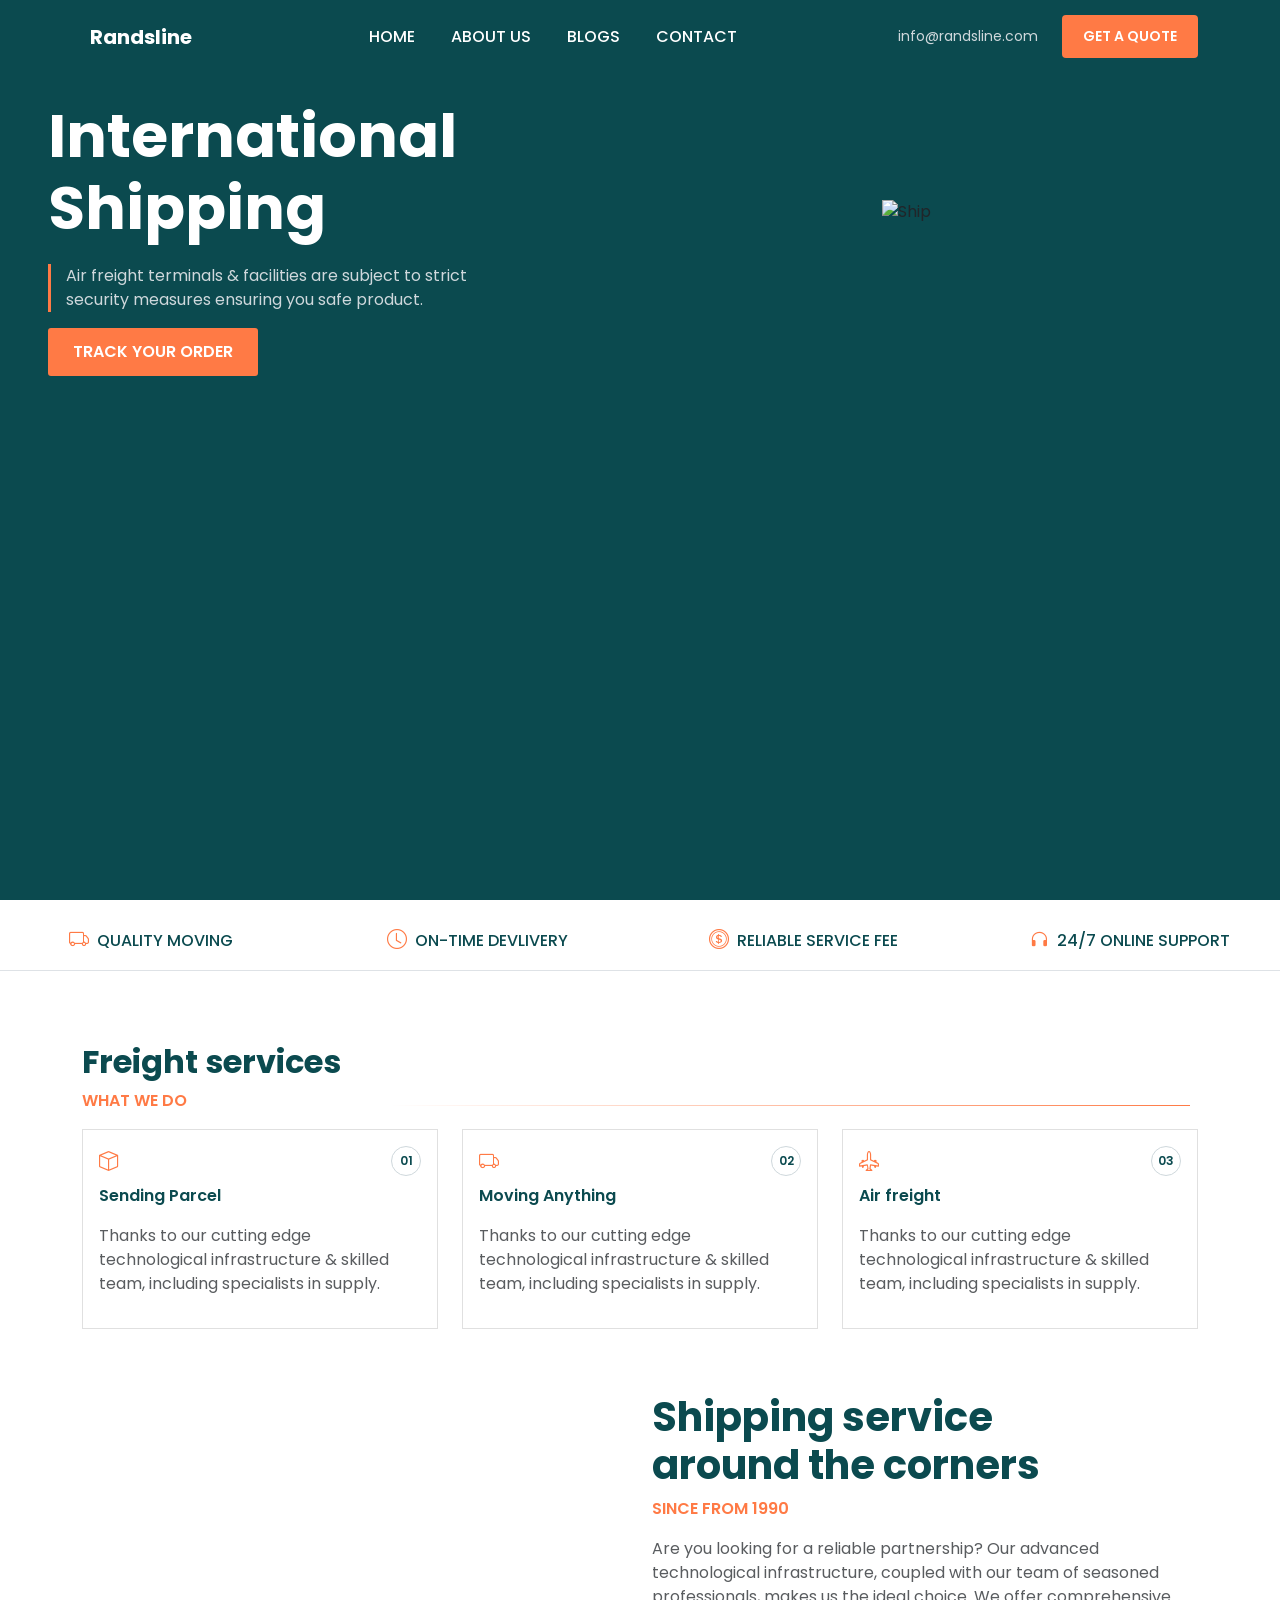
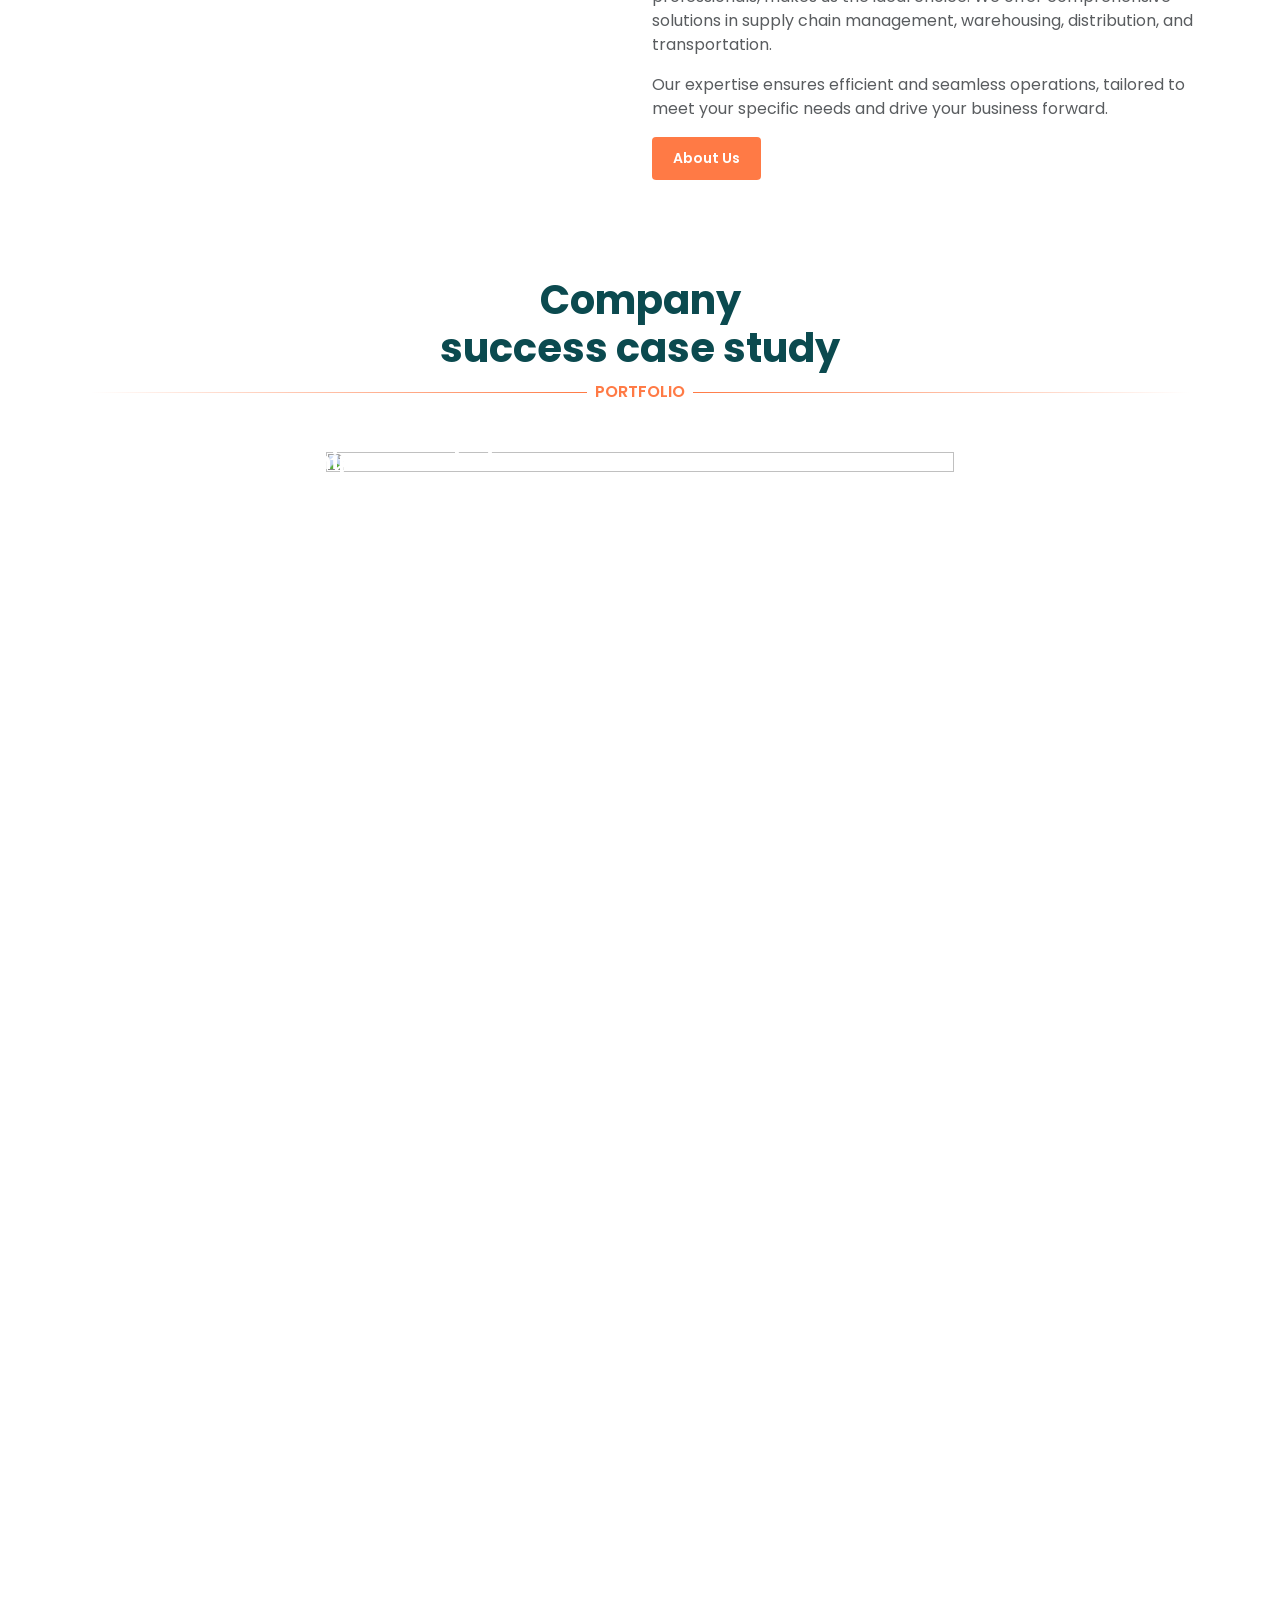
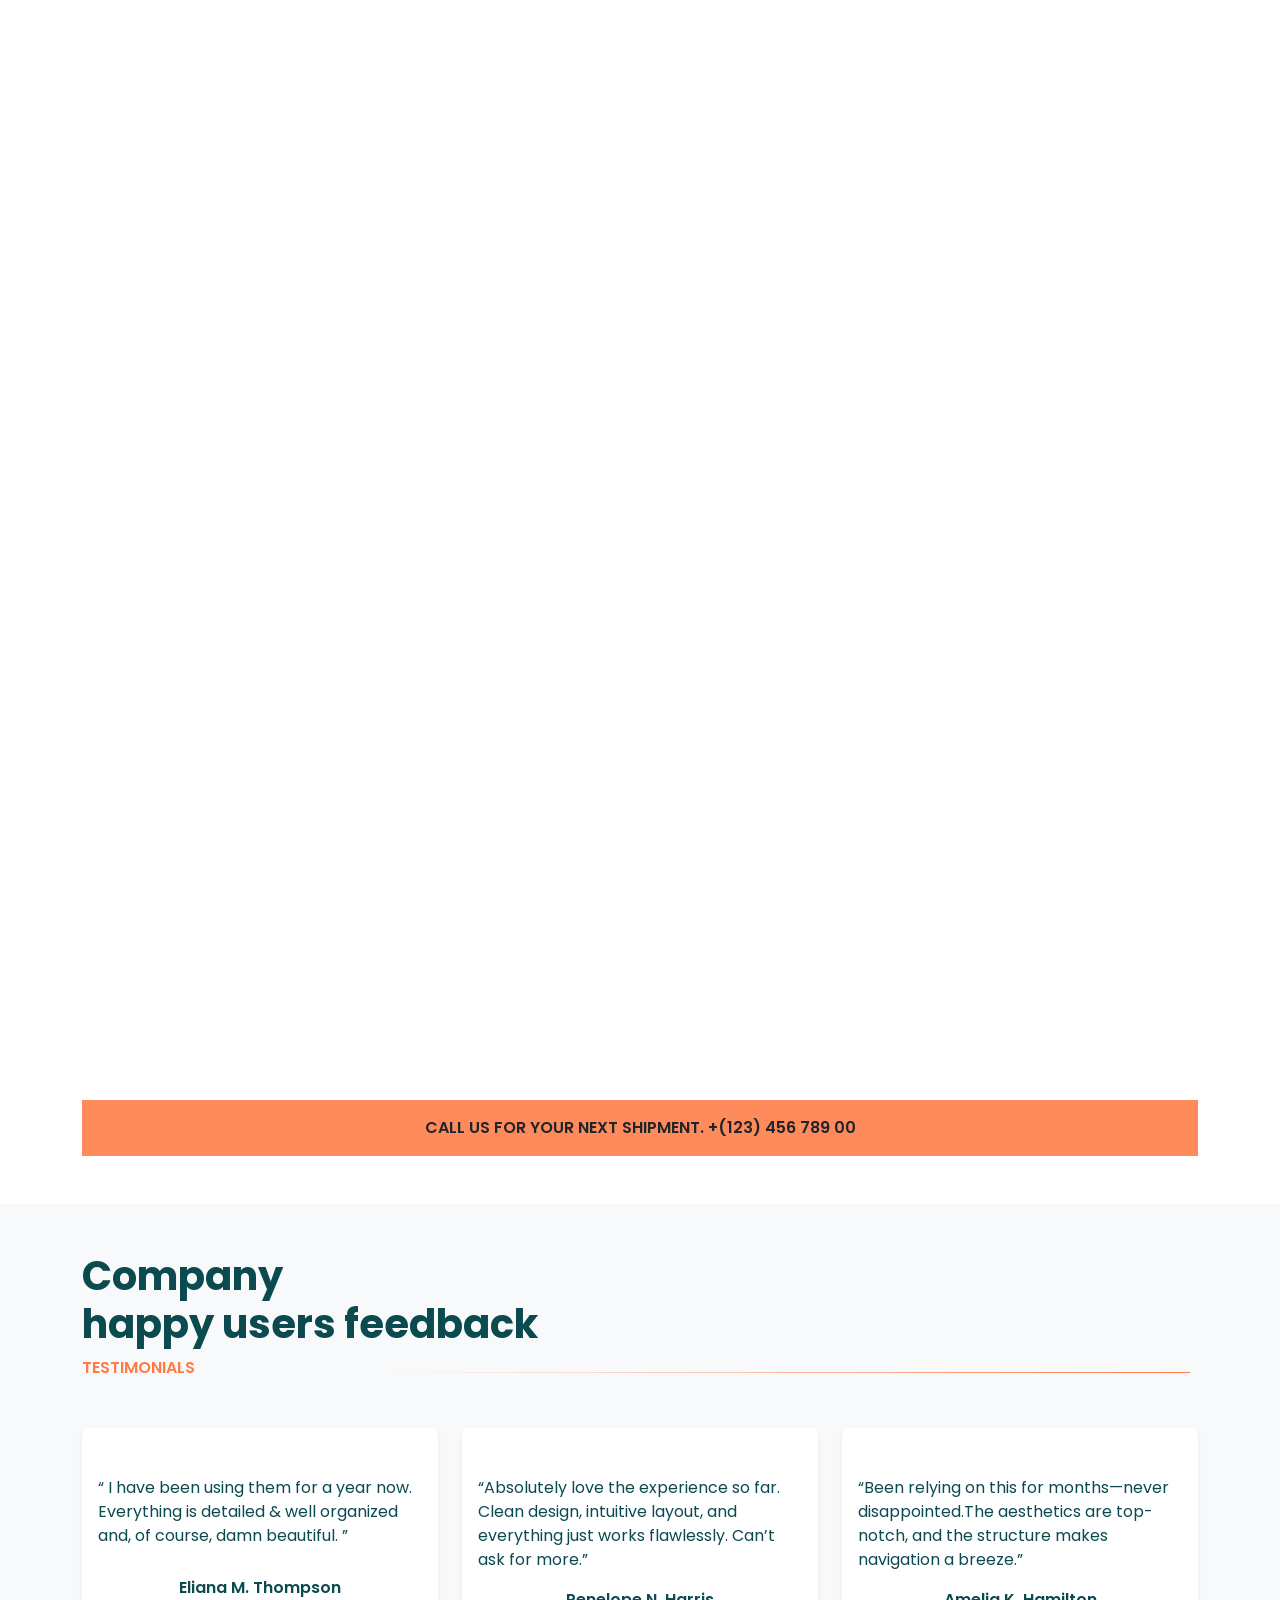
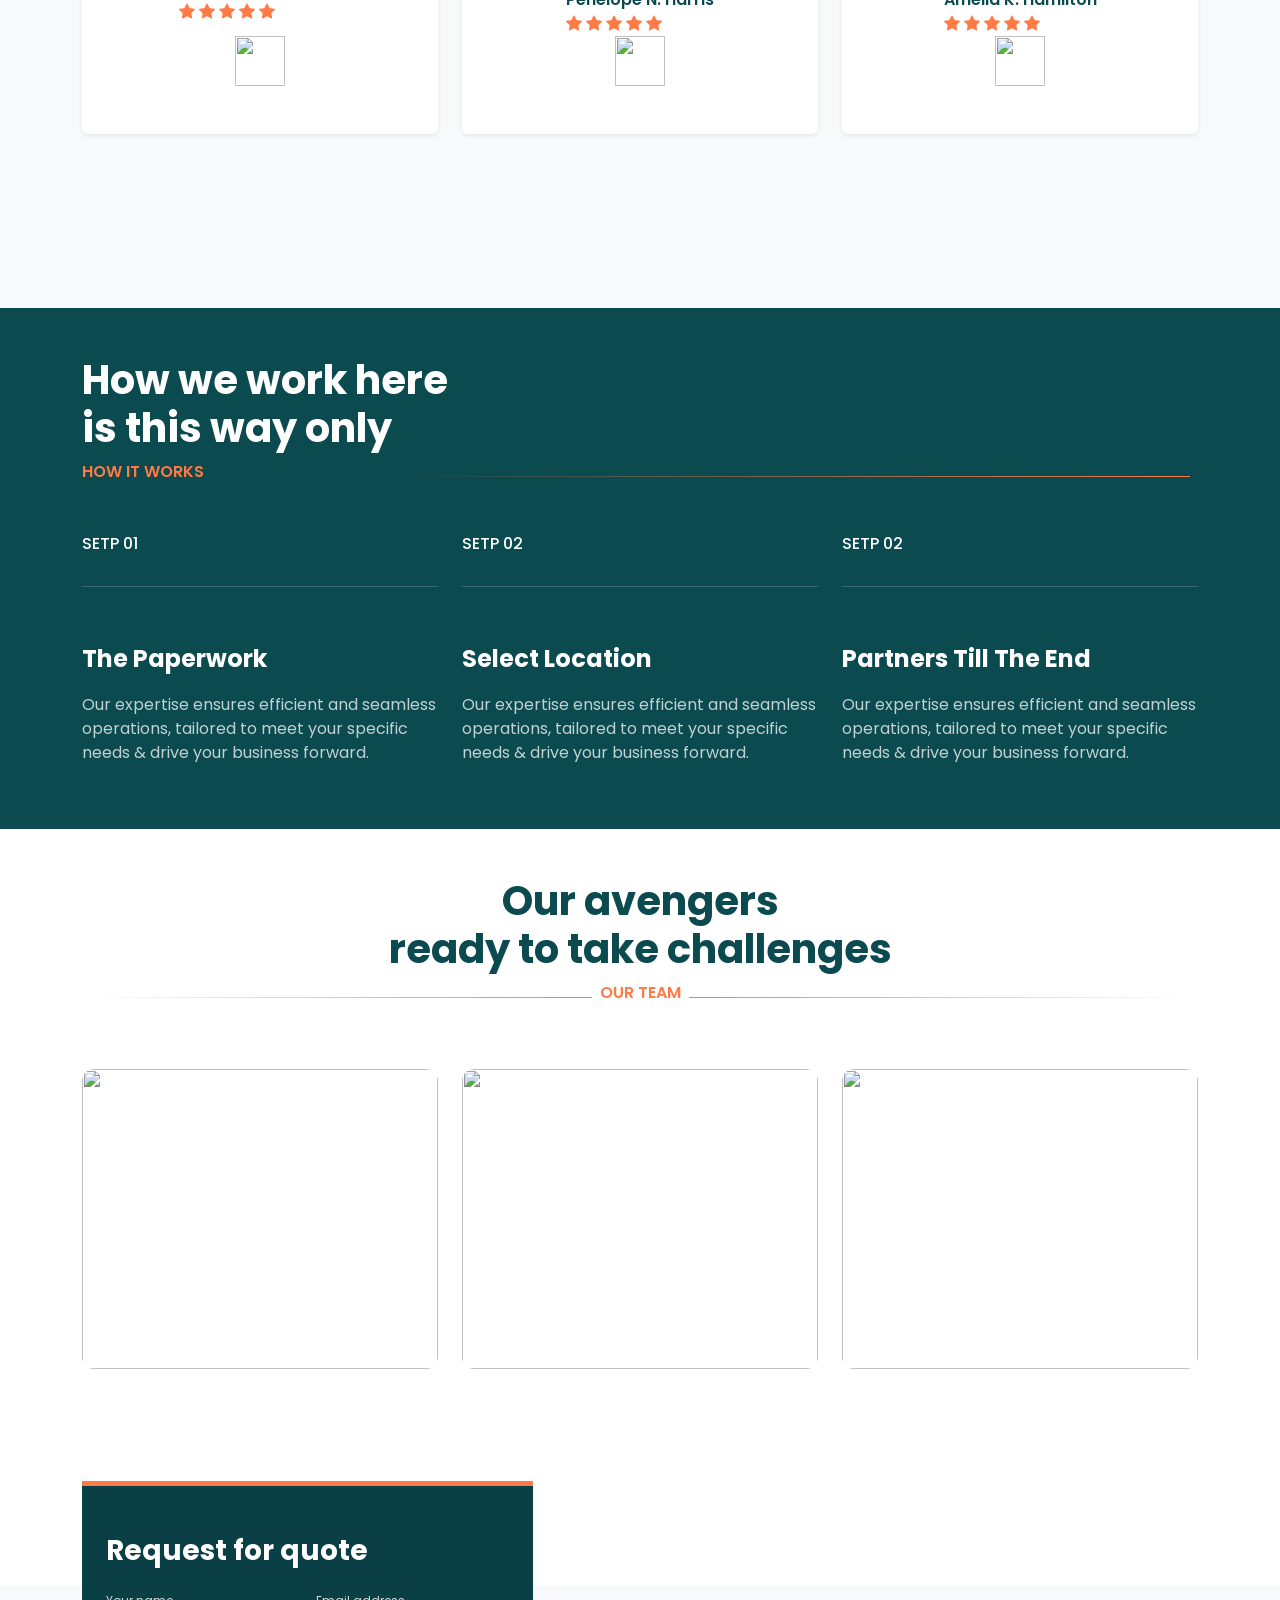
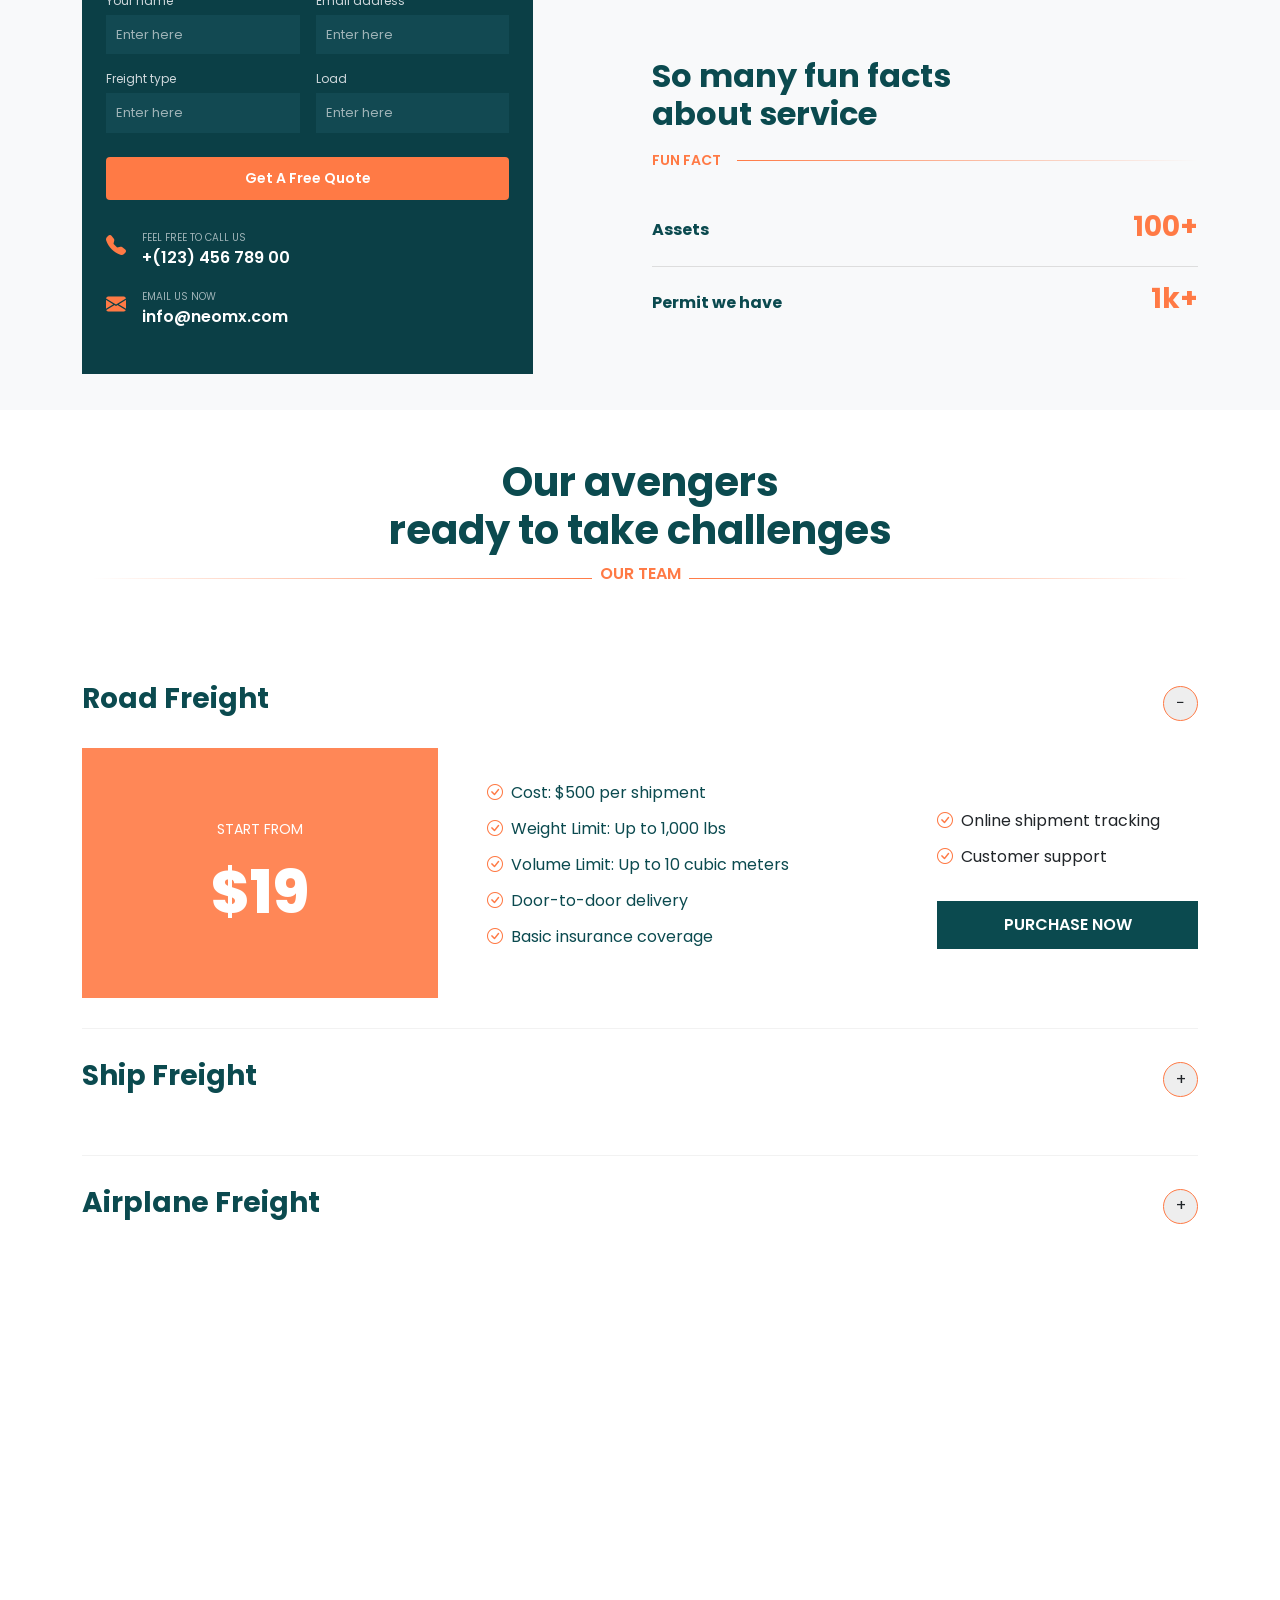
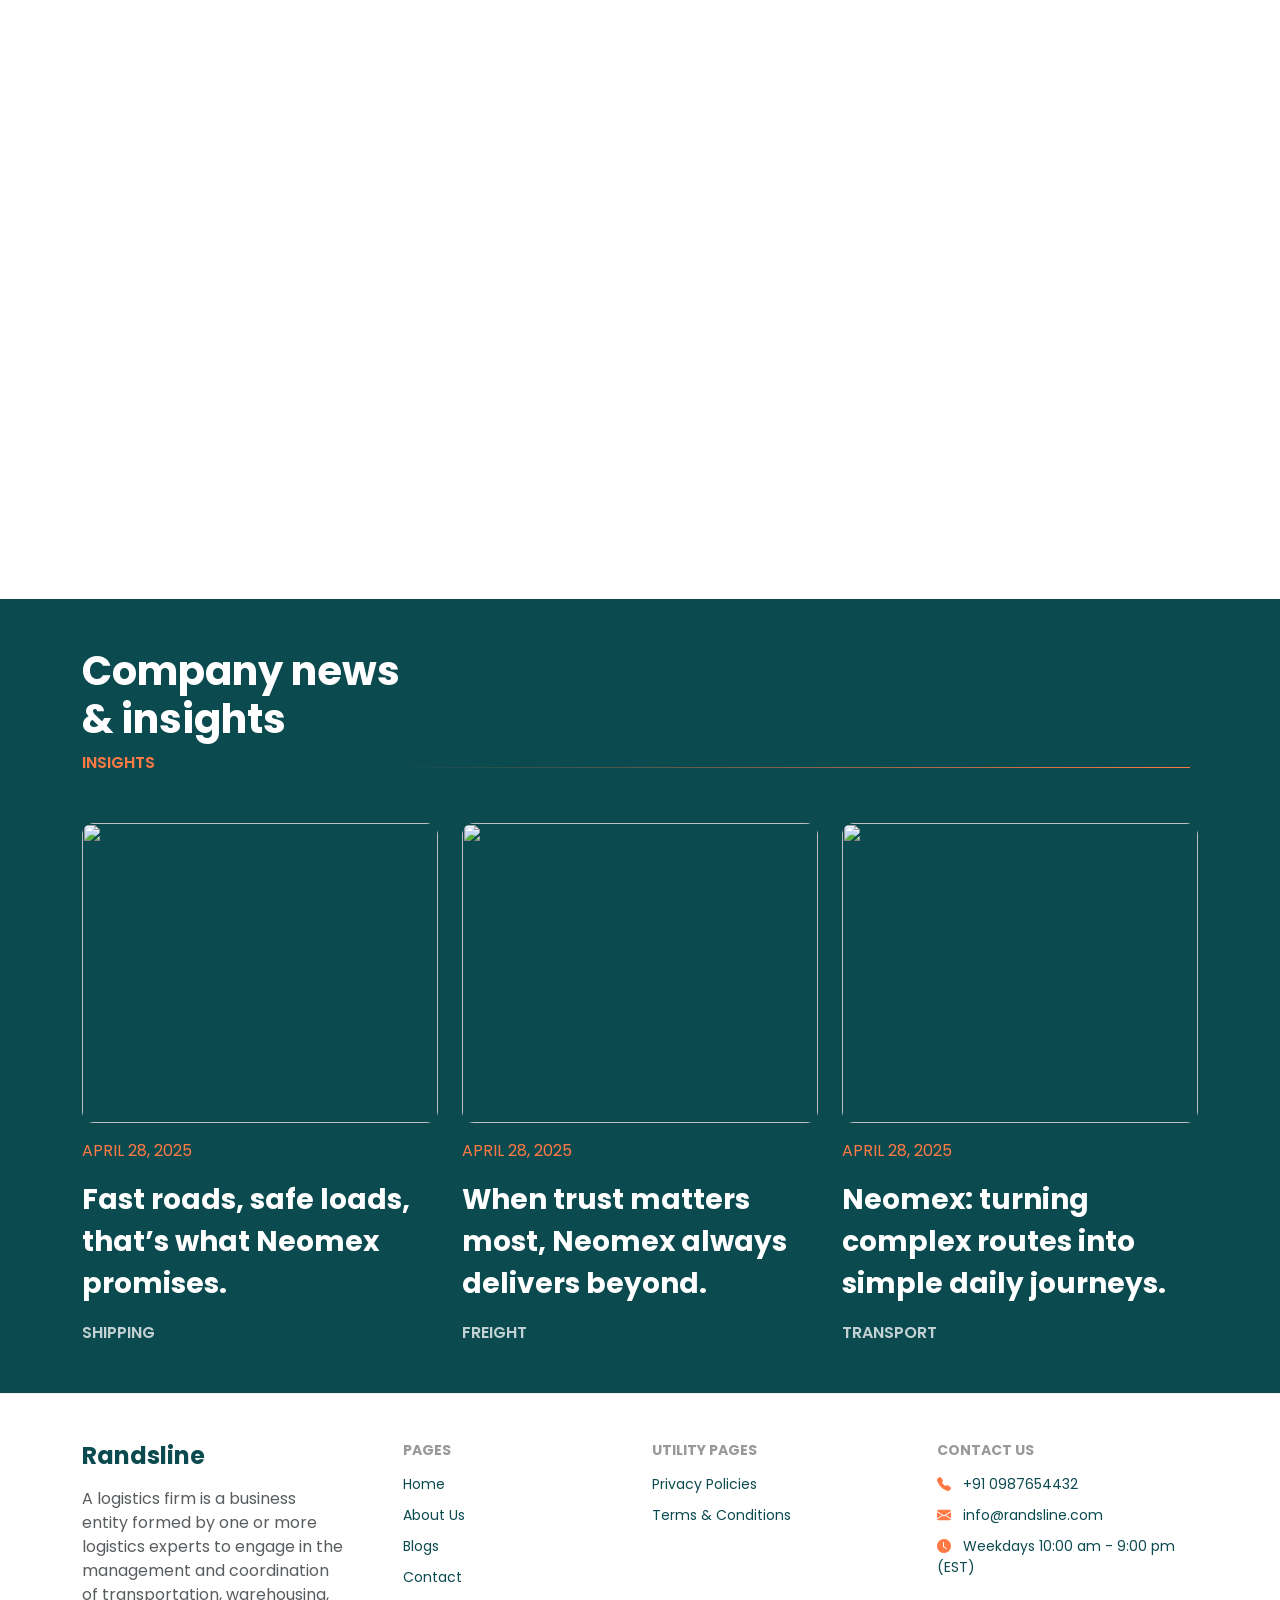
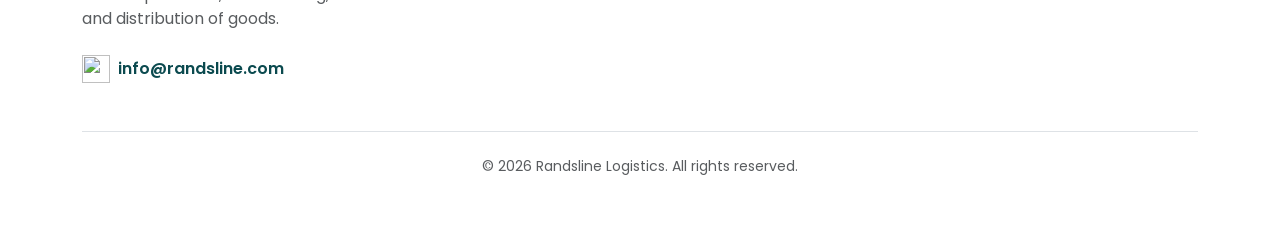
==== public/index.html @ 15998ead "abc" ====
<!DOCTYPE html>
<html lang="en">
<head>
  <meta charset="UTF-8">
  <meta name="viewport" content="width=device-width, initial-scale=1.0">
  <title>Randsline Logistics</title>

  <link href="https://cdn.jsdelivr.net/npm/bootstrap@5.3.3/dist/css/bootstrap.min.css" rel="stylesheet">

  <link href="https://fonts.googleapis.com/css2?family=Poppins:wght@300;400;600;700&display=swap" rel="stylesheet">

  <link href="https://cdn.jsdelivr.net/npm/bootstrap-icons@1.11.3/font/bootstrap-icons.css" rel="stylesheet">


  <script src="https://cdnjs.cloudflare.com/ajax/libs/gsap/3.12.2/gsap.min.js"></script>
<script src="https://cdnjs.cloudflare.com/ajax/libs/gsap/3.12.2/ScrollTrigger.min.js"></script>



  

  <link rel="stylesheet" href="style/style.css">
</head>
<body>

<!-- NAVBAR -->
<nav class="navbar navbar-expand-lg navbar-dark fixed-top custom-navbar">
  <div class="container">

    <!-- LOGO -->
    <a class="navbar-brand d-flex align-items-center gap-2" href="#">
      <span class="logo-icon"></span>
      <strong>Randsline</strong>
    </a>

    <!-- TOGGLER -->
    <button class="navbar-toggler border-0" type="button"
            data-bs-toggle="collapse"
            data-bs-target="#navMenu"
            aria-controls="navMenu"
            aria-expanded="false"
            aria-label="Toggle navigation">
      <span class="navbar-toggler-icon"></span>
    </button>

    <!-- MENU -->
    <div class="collapse navbar-collapse" id="navMenu">

      <!-- CENTER MENU -->
      <ul class="navbar-nav mx-auto text-center">
        <li class="nav-item"><a class="nav-link" href="/index.html">HOME</a></li>
        <li class="nav-item"><a class="nav-link" href="/about.html">ABOUT US</a></li>
        <li class="nav-item"><a class="nav-link" href="#">BLOGS</a></li>
        <li class="nav-item"><a class="nav-link" href="/contact.html">CONTACT</a></li>
      </ul>

      <!-- RIGHT SIDE -->
      <div class="d-lg-flex align-items-center gap-4 text-center mt-3 mt-lg-0">
        <span class="email-text d-none d-lg-block">info@randsline.com</span>
        <a href="#" class="btn quote-btn">GET A QUOTE</a>
      </div>

    </div>

  </div>
</nav>


<!-- HERO -->

<section class="hero-section d-md-block d-none" style="height: 100vh;">
  <div class="container-fluid px-lg-5">
    
    <div class="d-flex d-flex-column justify-content-between ">
 <!-- Left Content -->
      <div class="text-white content-left ">
        <h1 class="hero-title">
          International <br> Shipping
        </h1>

        <div class="desc-box">
          Air freight terminals & facilities are subject to strict
          security measures ensuring you safe product.
        </div>

        <button class="btn track-btn mt-3">
          TRACK YOUR ORDER
        </button>

         <!-- Bottom Image (Parallax Down) -->
        <div class="mt-4  video-wrapper">
          <video class="img-fluid plane-img plane-video" id="b6751199-8352-5ddf-7119-b4d3245d4e42-video" autoplay="" loop="" style="background-image:url(&quot;https://cdn.prod.website-files.com/68060a1549323df089f74646%2F692d5c39d08719d5947044d0_Untitled%20design%20%281%29_poster.0000000.jpg&quot;)" muted="" playsinline="" data-wf-ignore="true" data-object-fit="cover">
            <source src="https://cdn.prod.website-files.com/68060a1549323df089f74646%2F692d5c39d08719d5947044d0_Untitled%20design%20%281%29_mp4.mp4" data-wf-ignore="true">
            <source src="https://cdn.prod.website-files.com/68060a1549323df089f74646%2F692d5c39d08719d5947044d0_Untitled%20design%20%281%29_webm.webm" data-wf-ignore="true"></video>
          <!-- <img src="img/plane.png"
               class="img-fluid plane-img "
               alt="Plane"> -->
        </div>

      </div>
    

      <!-- Right Image (Parallax Up) -->
      <div class="ship-wrapper">
  <img src="https://cdn.prod.website-files.com/68060a1549323df089f74646/692d69cfde5cfea958e5524c_luxury-business-ship-loading-cars-shipping%201.webp"
       class="ship-img parallax-up"
       alt="Ship">
</div>

    </div>
  </div>
</section>

<!-- FULL WIDTH SECTION (target) -->
<section class="d-md-block d-none container"></section>

<!-- Phone hero section -->
<section class="hero-section d-block d-md-none">
  <div class=" ">
    
    <div class="">
 <!-- Left Content -->
      <div class="text-white ">
        <h1 class="hero-title">
          International <br> Shipping
        </h1>

        <div class="desc-box">
          Air freight terminals & facilities are subject to strict
          security measures ensuring you safe product.
        </div>

        <button class="btn track-btn mt-3">
          TRACK YOUR ORDER
        </button>
        </div>
        </div>
        </div>
</section>

<section class="my-5 d-block d-md-none">
  <video class="img-fluid plane-img plane-video" id="b6751199-8352-5ddf-7119-b4d3245d4e42-video" autoplay="" loop="" style="background-image:url(&quot;https://cdn.prod.website-files.com/68060a1549323df089f74646%2F692d5c39d08719d5947044d0_Untitled%20design%20%281%29_poster.0000000.jpg&quot;)" muted="" playsinline="" data-wf-ignore="true" data-object-fit="cover">
            <source src="https://cdn.prod.website-files.com/68060a1549323df089f74646%2F692d5c39d08719d5947044d0_Untitled%20design%20%281%29_mp4.mp4" data-wf-ignore="true">
            <source src="https://cdn.prod.website-files.com/68060a1549323df089f74646%2F692d5c39d08719d5947044d0_Untitled%20design%20%281%29_webm.webm" data-wf-ignore="true"></video>
</section>

<section class="contaner text-center py-3 border-lg-bottom">
  <div class="row">
    <div class="col-lg-3 border-lg-end border-bottom my-2 ">
      <p class=" text-uppercase fw-medium text-pr-dark"> <i class="bi bi-truck fw-bold me-2 text-pr fs-5 "></i>quality moving</p>
    </div>

    <div class="col-lg-3 border-lg-end border-bottom my-2">
      <p class=" text-uppercase fw-medium text-pr-dark"> <i class="bi bi-clock fw-bold me-2 text-pr fs-5 "></i>on-time devlivery</p>
    </div>

    <div class="col-lg-3 border-lg-end border-bottom my-2">
      <p class=" text-uppercase fw-medium text-pr-dark"> <i class="bi bi-coin fw-bold me-2 text-pr fs-5 "></i>reliable service fee</p>
    </div>

    <div class="col-lg-3 border-lg-end border-bottom my-2">
      <p class=" text-uppercase fw-medium text-pr-dark"> <i class="bi bi-headphones fw-bold me-2 text-pr fs-5 "></i>24/7 online support</p>
    </div>
  </div>
</section>
<!-- Freight services -->
<section class="container my-5">
  <h2 class="text-pr-dark fw-bold">Freight services</h2>
  <div class="d-flex align-items-center justify-content-between mb-3 ">
    <div>
      <p class="p-0 m-0 text-uppercase text-pr fw-semibold">What we do</p>
    </div>
    <div>
      <!-- Decorative lines -->
      <div data-aos="fade-up" data-aos-delay="100" data-aos-duration="1000" class="d-flex justify-content-center pt-2 d-none d-md-block"><!-- <div style="border-radius: 0 0 5px 5px; height: 5px; width: 30px; background-color: #0f372e;"></div> -->
        <div class="mx-2" style=" height: 1px; width: 800px; background:linear-gradient(to left, #ff7a45, transparent) ;">
        </div>
      </div>
    </div>
  </div>

  <div class="row">
    <div class="col-lg-4 mb-3">
      <div class="service-card card-body p-3">
        <div class="d-flex align-items-center justify-content-between mb-2">
          <div><i class="bi bi-box fs-5 text-pr"></i></div>
          <div class="number-circle text-pr-dark">01</div>
         </div>
          <p class=" text-pr-dark fw-semibold">Sending Parcel</p>
          <p class="text-muted fs-7">Thanks to our cutting edge technological infrastructure & skilled team, including specialists in supply.</p>
      </div>
    </div>

    <div class="col-lg-4 mb-3">
      <div class="service-card card-body p-3">
        <div class="d-flex align-items-center justify-content-between mb-2">
          <div><i class="bi bi-truck fs-5 text-pr"></i></div>
          <div class="number-circle text-pr-dark">02</div>
         </div>
          <p class=" text-pr-dark fw-semibold">Moving Anything</p>
          <p class="text-muted fs-7">Thanks to our cutting edge technological infrastructure & skilled team, including specialists in supply.</p>
      </div>
    </div>

    <div class="col-lg-4 mb-3">
      <div class="service-card card-body p-3">
        <div class="d-flex align-items-center justify-content-between mb-2">
          <div><i class="bi bi-airplane-engines fs-5 text-pr"></i></div>
          <div class="number-circle text-pr-dark">03</div>
         </div>
          <p class=" text-pr-dark fw-semibold">Air freight</p>
          <p class="text-muted fs-7">Thanks to our cutting edge technological infrastructure & skilled team, including specialists in supply.</p>
      </div>
    </div>
  </div>
</section>

<!-- Shipping service -->
<section class="container my-5">
  <div class="row align-items-center">
    <div class="col-lg-6 text-center mb-5">
      <div>
        <img src="img/Ship.png" class="img-fluid object-fit zoomship-img" alt="">
      </div>
    </div>
    
    <div class="col-lg-6 mb-5">
      <h2 class="text-pr-dark fw-bold fs-1 ">Shipping service <br> around the corners</h2>
      <p class="p-0  text-pr text-uppercase fs-7 fw-semibold">since from 1990</p>

      <p class="text-muted">Are you looking for a reliable partnership? Our advanced technological infrastructure, coupled with our team of seasoned professionals, makes us the ideal choice. We offer comprehensive solutions in supply chain management, warehousing, distribution, and transportation.</p>
      <p class="text-muted">Our expertise ensures efficient and seamless operations, tailored to meet your specific needs and drive your business forward.</p>

      <a href="#" class="btn quote-btn">About Us</a>
    </div>
  </div>
</section>


<!-- Company success case study -->
 <!-- Title Section -->
<section class="container my-5">
  <h2 class="text-pr-dark fw-bold fs-1 text-center">
    Company <br>success case study
  </h2>

  <div class="d-flex align-items-center justify-content-center w-100 text-center">
    <div class="flex-grow-1 mx-2 decorative-line left-line"></div>

    <div>
      <p class="p-0 m-0 text-pr text-uppercase fw-semibold">portfolio</p>
    </div>

    <div class="flex-grow-1 mx-2 decorative-line right-line"></div>
  </div>
</section>
<!-- image overlap -->
  <section class="stack-scroll text-center d-none d-md-block">
  <div class="stack-container">

  <div class="stack-card card1 position-relative">
    <img src="https://images.unsplash.com/photo-1578575437130-527eed3abbec?q=80&w=870&auto=format&fit=crop">
    <div class="caption position-absolute">Freight<br><strong>Bulk Shipment Solution</strong></div>
  </div>

  <div class="stack-card card2">
    <img src="https://images.unsplash.com/photo-1493946740644-2d8a1f1a6aff?q=80&w=890&auto=format&fit=crop">
    <div class="caption">Logistics<br><strong>Fast Delivery Network</strong></div>
  </div>

  <div class="stack-card card3">
    <img src="https://images.unsplash.com/photo-1565793298595-6a879b1d9492?q=80&w=871&auto=format&fit=crop">
    <div class="caption">Warehousing<br><strong>Secure Storage</strong></div>
  </div>

  <!-- <div class="stack-card card4">
    <img src="https://images.unsplash.com/photo-1774929105734-49177403627e?q=80&w=774&auto=format&fit=crop">
    <div class="caption">Transport<br><strong>Nationwide Coverage</strong></div>
  </div> -->

  <div class="stack-card card5">
    <img src="https://images.unsplash.com/photo-1586528116022-aeda1613c63d?q=80&w=871&auto=format&fit=crop">
    <div class="caption">Shipping<br><strong>Reliable Service</strong></div>
  </div>

  <div class="stack-card card6">
    <img src="https://images.unsplash.com/photo-1601584115197-04ecc0da31d7?q=80&w=870&auto=format&fit=crop">
    <div class="caption">Supply Chain<br><strong>End-to-End Solutions</strong></div>
  </div>

</div>
</section>

<section class="mobile-parallax py-4 d-md-none d-block">
  <div class="container">

    <!-- ITEM -->
    <div class="parallax-item">
      <img src="https://images.unsplash.com/photo-1578575437130-527eed3abbec?q=80&w=870&auto=format&fit=crop" class="img-fluid rounded">
    </div>

    <div class="parallax-item">
      <img src="https://images.unsplash.com/photo-1586528116022-aeda1613c63d?q=80&w=871&auto=format&fit=crop" class="img-fluid rounded">
    </div>

    <div class="parallax-item">
      <img src="https://images.unsplash.com/photo-1493946740644-2d8a1f1a6aff?q=80&w=890&auto=format&fit=crop" class="img-fluid rounded">
    </div>

    <div class="parallax-item">
      <img src="https://images.unsplash.com/photo-1565793298595-6a879b1d9492?q=80&w=871&auto=format&fit=crop" class="img-fluid rounded">
    </div>

    <div class="parallax-item">
      <img src="https://images.unsplash.com/photo-1601584115197-04ecc0da31d7?q=80&w=870&auto=format&fit=crop" class="img-fluid rounded">
    </div>

    <div class="parallax-item">
      <img src="https://images.unsplash.com/photo-1581091215367-59ab6b6c4d0f?q=80&w=870&auto=format&fit=crop" class="img-fluid rounded">
    </div>

  </div>
</section>

<!-- call us -->
  <section class="my-5 container">
    <div class="bg-pr-subt py-3 px-2 text-center text-uppercase fw-semibold">
    <p class="p-0 m-0">call us for your next shipment. +(123) 456 789 00</p>
  </div>
  </section>

  <!-- Testimonial -->
  <section class="mt-5 p-5 bg-light">
    <div class="container">
      <h2 class="text-pr-dark fw-bold fs-1 ">
    Company <br> happy users feedback
  </h2>
  <div class="d-flex align-items-center justify-content-between mb-5 ">
    <div>
      <p class="p-0 m-0 text-uppercase text-pr fw-semibold">testimonials</p>
    </div>
    <div>
      <!-- Decorative lines -->
      <div data-aos="fade-up" data-aos-delay="100" data-aos-duration="1000" class="d-flex justify-content-center pt-2"><!-- <div style="border-radius: 0 0 5px 5px; height: 5px; width: 30px; background-color: #0f372e;"></div> -->
        <div class="mx-2" style=" height: 1px; width: 800px; background:linear-gradient(to left, #ff7a45, transparent) ;">
        </div>
      </div>
    </div>
  </div>

  <div class="row g-4 ">
    <div class="col-12 col-lg-4">
      <div class="card card-body text-pr-dark py-5 h-100 border-0 shadow-sm">
        <p>“ I have been using them for a year now. Everything is detailed & well organized and, of course, damn beautiful. ”</p>

        <div class="d-flex align-items-center justify-content-between">
          <div>
            <p class="p-0 m-0 fw-semibold text-pr-dark">Eliana M. Thompson</p>
          <p class="p-0 m-0"><i class="bi bi-star-fill text-pr"></i>
          <i class="bi bi-star-fill text-pr"></i>
        <i class="bi bi-star-fill text-pr"></i>
      <i class="bi bi-star-fill text-pr"></i>
    <i class="bi bi-star-fill text-pr"></i></p>
          </div>

          <div>
            <img src="https://cdn.prod.website-files.com/68060a1549323df089f74646/680a15009fd46c08d31e2052_bg.png" 
             style="height: 50px; width: 50px;" alt="">
          </div>
        </div>
      </div>
    </div>

    <div class="col-12 col-lg-4">
      <div class="card card-body text-pr-dark py-5 h-100 border-0 shadow-sm">
        <p>“Absolutely love the experience so far. Clean design, intuitive layout, and everything just works flawlessly. Can’t ask for more.”</p>

        <div class="d-flex align-items-center justify-content-between">
          <div>
            <p class="p-0 m-0 fw-semibold text-pr-dark">Penelope N. Harris</p>
          <p class="p-0 m-0"><i class="bi bi-star-fill text-pr"></i>
          <i class="bi bi-star-fill text-pr"></i>
        <i class="bi bi-star-fill text-pr"></i>
      <i class="bi bi-star-fill text-pr"></i>
    <i class="bi bi-star-fill text-pr"></i></p>
          </div>

          <div>
            <img src="https://cdn.prod.website-files.com/68060a1549323df089f74646/680a15a627bf7d0dbac86550_bg%20(1).png" 
             style="height: 50px; width: 50px;" alt="">
          </div>
        </div>
      </div>
    </div>

    <div class="col-12 col-lg-4">
      <div class="card card-body text-pr-dark py-5 h-100 border-0 shadow-sm">
        <p>“Been relying on this for months—never disappointed.The aesthetics are top-notch, and the structure makes navigation a breeze.”</p>

        <div class="d-flex align-items-center justify-content-between">
          <div>
            <p class="p-0 m-0 fw-semibold text-pr-dark">Amelia K. Hamilton</p>
          <p class="p-0 m-0"><i class="bi bi-star-fill text-pr"></i>
          <i class="bi bi-star-fill text-pr"></i>
        <i class="bi bi-star-fill text-pr"></i>
      <i class="bi bi-star-fill text-pr"></i>
    <i class="bi bi-star-fill text-pr"></i></p>
          </div>

          <div>
            <img src="https://cdn.prod.website-files.com/68060a1549323df089f74646/680a15dffa9abdb0cb91bfa6_bg%20(2).png" 
             style="height: 50px; width: 50px;" alt="">
          </div>
        </div>
      </div>
    </div>

  </div>
    </div>
  </section>

  <!-- logo slider -->
   <section class="py-5 bg-light">
    <div class="logo-slider">
  <div class="logo-track d-flex align-items-center">

    <!-- original logos -->
    <img src="https://cdn.prod.website-files.com/68060a1549323df089f74646/680a1747ea2dba19951baa06_4.png" alt="">
    <img src="https://cdn.prod.website-files.com/68060a1549323df089f74646/680a174662e543c250850722_3.png" alt="">
    <img src="https://cdn.prod.website-files.com/68060a1549323df089f74646/680a1747b1a0871ca6d0c7f3_2.png" alt="">
    <img src="https://cdn.prod.website-files.com/68060a1549323df089f74646/680a1747900a0443d6771a58_1.png" alt="">
    <img src="https://cdn.prod.website-files.com/68060a1549323df089f74646/680a174700bf5d1b59d539f4_5.png" alt="">

    <!-- duplicate for infinite effect -->
    <img src="https://cdn.prod.website-files.com/68060a1549323df089f74646/680a1747ea2dba19951baa06_4.png" alt="">
    <img src="https://cdn.prod.website-files.com/68060a1549323df089f74646/680a174662e543c250850722_3.png" alt="">
    <img src="https://cdn.prod.website-files.com/68060a1549323df089f74646/680a1747b1a0871ca6d0c7f3_2.png" alt="">
    <img src="https://cdn.prod.website-files.com/68060a1549323df089f74646/680a1747900a0443d6771a58_1.png" alt="">
    <img src="https://cdn.prod.website-files.com/68060a1549323df089f74646/680a174700bf5d1b59d539f4_5.png" alt="">

  </div>
</div>
   </section>

   <!-- How we work -->
   <section class="bg-pr-dark p-5">
    <div class="container">
      <h2 class="text-white fw-bold fs-1 ">
    How we work here <br> is this way only
  </h2>
  <div class="d-flex align-items-center justify-content-between mb-5 ">
    <div>
      <p class="p-0 m-0 text-uppercase text-pr fw-semibold">how it works</p>
    </div>
    <div>
      <!-- Decorative lines -->
      <div data-aos="fade-up" data-aos-delay="100" data-aos-duration="1000" class="d-flex justify-content-center pt-2"><!-- <div style="border-radius: 0 0 5px 5px; height: 5px; width: 30px; background-color: #0f372e;"></div> -->
        <div class="mx-2" style=" height: 1px; width: 800px; background:linear-gradient(to left, #ff7a45, transparent) ;">
        </div>
      </div>
    </div>
  </div>

  <div class="row g-4">
    <div class="col-12 col-lg-4">
      <p class="text-white text-uppercase fw-medium">setp 01</p>
      <hr class="text-white">

      <div>
        <img src="https://cdn.prod.website-files.com/68060a1549323df089f74646/680a553729012084ecb5bc3d_Contract%20(1).png" 
        style="width: 60px;"  class="img-fluid boject-fit mb-3" alt="">

        <p class="text-white fw-bold fs-4">The Paperwork</p>
        <p class="fs-7 text-white opacity-75">Our expertise ensures efficient and seamless operations, tailored to meet your specific needs & drive your business forward.</p>
      </div>
    </div>

    <div class="col-12 col-lg-4">
      <p class="text-white text-uppercase fw-medium">setp 02</p>
      <hr class="text-white">

      <div>
        <img src="https://cdn.prod.website-files.com/68060a1549323df089f74646/680a567ab692676b880ca1ba_icon.png" 
        style="width: 60px;"  class="img-fluid boject-fit mb-3" alt="">

        <p class="text-white fw-bold fs-4">Select Location</p>
        <p class="fs-7 text-white opacity-75">Our expertise ensures efficient and seamless operations, tailored to meet your specific needs & drive your business forward.</p>
      </div>
    </div>

    <div class="col-12 col-lg-4">
      <p class="text-white text-uppercase fw-medium">setp 02</p>
      <hr class="text-white">

      <div>
        <img src="https://cdn.prod.website-files.com/68060a1549323df089f74646/680a56ac69bed3f64a8c0245_icon.png" 
        style="width: 60px;"  class="img-fluid boject-fit mb-3" alt="">

        <p class="text-white fw-bold fs-4">Partners Till The End</p>
        <p class="fs-7 text-white opacity-75">Our expertise ensures efficient and seamless operations, tailored to meet your specific needs & drive your business forward.</p>
      </div>
    </div>  
  </div>


  </div>

   </section>

   <!-- Our team -->
    <section class="container my-5">
  <h2 class="text-pr-dark fw-bold fs-1 text-center">
    Our avengers <br> ready to take challenges
  </h2>

  <div class="d-flex align-items-center justify-content-center">
    <div>
      <div class="d-flex justify-content-center pt-2">
        <div class="mx-2" style=" height: 1px; width: 500px; background:linear-gradient(to left, #ff7a45, transparent) ;"></div>
      </div>
    </div>

    <div>
      <p class="p-0 m-0 text-pr text-uppercase fw-semibold">our team</p>
    </div>

    <div class="d-flex justify-content-center pt-2">
      <div class="mx-2" style=" height: 1px; width: 500px; background:linear-gradient(to right, #ff7a45, transparent) ;"></div>
    </div>
  </div>
</section>

<section class="team-section py-3">
  <div class="container">
    <div class="row g-4">

      <!-- Team Member -->
      <div class="col-lg-4 col-md-6">
        <div class="team-card">
          <img src="https://images.unsplash.com/photo-1607746882042-944635dfe10e" alt="">
          <div class="team-caption">
            <h5 class="fw-bold">Jesics Jonson</h5>
            <p>Worker</p>
          </div>
        </div>
      </div>

      <div class="col-lg-4 col-md-6">
        <div class="team-card">
          <img src="https://images.unsplash.com/photo-1621905252472-943afaa20e20?q=80&w=388&auto=format&fit=crop&ixlib=rb-4.1.0&ixid=M3wxMjA3fDB8MHxwaG90by1wYWdlfHx8fGVufDB8fHx8fA%3D%3D" alt="">
          <div class="team-caption">
            <h5 class="fw-bold">Jeson Roy</h5>
            <p>Worker</p>
          </div>
        </div>
      </div>

      <div class="col-lg-4 col-md-6">
        <div class="team-card">
          <img src="https://images.unsplash.com/photo-1595152772835-219674b2a8a6" alt="">
          <div class="team-caption">
            <h5 class="fw-bold">Robert Jonson</h5>
            <p>Worker</p>
          </div>
        </div>
      </div>

    </div>
  </div>
</section>

<!-- Conact -->
 <section class="contact-section py-3 bg-light position-relative" style="margin-top: 200px;">
  <div class="container">
    <div class="row align-items-center">

      <!-- LEFT FORM -->
      <div class="col-lg-5" style="margin-top: -100px;">
        <div class="quote-box p-4 py-5">

          <h3 class="mb-4 text-white fw-bold">Request for quote</h3>

          <div class="row g-3">
            <div class="col-6">
              <label>Your name</label>
              <input type="text" placeholder="Enter here">
            </div>
            <div class="col-6">
              <label>Email address</label>
              <input type="email" placeholder="Enter here">
            </div>
            <div class="col-6">
              <label>Freight type</label>
              <input type="text" placeholder="Enter here">
            </div>
            <div class="col-6">
              <label>Load</label>
              <input type="text" placeholder="Enter here">
            </div>
          </div>

          <button class="btn quote-btn w-100 mt-4">Get A Free Quote</button>

          <!-- Contact Info -->
          <div class="contact-info mt-4">
            <div class="d-flex align-items-center mb-3">
              <i class="bi bi-telephone-fill me-3"></i>
              <div>
                <small>FEEL FREE TO CALL US</small>
                <h6 class="mb-0">+(123) 456 789 00</h6>
              </div>
            </div>

            <div class="d-flex align-items-center">
              <i class="bi bi-envelope-fill me-3"></i>
              <div>
                <small>EMAIL US NOW</small>
                <h6 class="mb-0">info@neomx.com</h6>
              </div>
            </div>
          </div>

        </div>
      </div>

      <!-- RIGHT CONTENT -->
      <div class="col-lg-6 offset-lg-1 mt-5 mt-lg-0">

        <h2 class="fw-bold text-pr-dark mb-3">
          So many fun facts <br> about service
        </h2>

        <div class="d-flex align-items-center mb-4">
          <span class="text-pr me-3 small fw-semibold">FUN FACT</span>
          <div class="line"></div>
        </div>

        <div class="fact-item d-flex justify-content-between align-items-center">
          <p class="mb-0 text-pr-dark fw-bold">Assets</p>
          <h3 class="text-pr fw-bold">100+</h3>
        </div>

        <div class="divider"></div>

        <div class="fact-item d-flex justify-content-between align-items-center">
          <p class="mb-0 text-pr-dark fw-bold">Permit we have</p>
          <h3 class="text-pr fw-bold">1k+</h3>
        </div>

      </div>

    </div>
  </div>
</section>

<!-- challange -->
    <section class="container my-5">
  <h2 class="text-pr-dark fw-bold fs-1 text-center">
    Our avengers <br> ready to take challenges
  </h2>

  <div class="d-flex align-items-center justify-content-center">
    <div>
      <div class="d-flex justify-content-center pt-2">
        <div class="mx-2" style=" height: 1px; width: 500px; background:linear-gradient(to left, #ff7a45, transparent) ;"></div>
      </div>
    </div>

    <div>
      <p class="p-0 m-0 text-pr text-uppercase fw-semibold">our team</p>
    </div>

    <div class="d-flex justify-content-center pt-2">
      <div class="mx-2" style=" height: 1px; width: 500px; background:linear-gradient(to right, #ff7a45, transparent) ;"></div>
    </div>
  </div>
</section>

<section class="freight-section container py-5">

  <!-- ITEM 1 (OPEN) -->
  <div class="freight-item active">

    <div class="freight-header d-flex justify-content-between align-items-center">
      <h3 class="text-pr-dark">Road Freight</h3>
      <div class="toggle-btn">−</div>
    </div>

    <div class="freight-body row align-items-center mt-4">

      <!-- LEFT PRICE BOX -->
      <div class="col-lg-4">
        <div class="price-box">
          <div class="overlay"></div>
          <div class="price-content text-center">
            <p class="small">START FROM</p>
            <h1>$19</h1>
          </div>
        </div>
      </div>

      <!-- FEATURES -->
      <div class="col-lg-5">
        <ul class="feature-list">
          <li class="fs-6 text-pr-dark"><i class="bi bi-check-circle me-2 text-pr"></i>Cost: $500 per shipment</li>
          <li class="fs-6 text-pr-dark"><i class="bi bi-check-circle me-2 text-pr"></i>Weight Limit: Up to 1,000 lbs</li>
          <li class="fs-6 text-pr-dark"><i class="bi bi-check-circle me-2 text-pr"></i>Volume Limit: Up to 10 cubic meters</li>
          <li class="fs-6 text-pr-dark"><i class="bi bi-check-circle me-2 text-pr"></i>Door-to-door delivery</li>
          <li class="fs-6 text-pr-dark"><i class="bi bi-check-circle me-2 text-pr"></i>Basic insurance coverage</li>
        </ul>
      </div>

      <!-- RIGHT SIDE -->
      <div class="col-lg-3">
        <ul class="feature-list">
          <li class="fs-6 text-pr-dark"></li><i class="bi bi-check-circle me-2 text-pr"></i>Online shipment tracking</li>
          <li class="fs-6 text-pr-dark"></li><i class="bi bi-check-circle me-2 text-pr"></i>Customer support</li>
        </ul>

        <button class="purchase-btn mt-3">PURCHASE NOW</button>
      </div>

    </div>
  </div>

  <hr>

  <!-- ITEM 2 -->
  <div class="freight-item">
    <div class="freight-header d-flex justify-content-between align-items-center">
      <h3 class="text-pr-dark">Ship Freight</h3>
      <div class="toggle-btn">+</div>
    </div>
    <div class="freight-body row align-items-center mt-4">

      <!-- LEFT PRICE BOX -->
      <div class="col-lg-4">
        <div class="price-box">
          <div class="overlay"></div>
          <div class="price-content text-center">
            <p class="small">START FROM</p>
            <h1>$99</h1>
          </div>
        </div>
      </div>

      <!-- FEATURES -->
      <div class="col-lg-5">
        <ul class="feature-list">
          <li class="fs-6 text-pr-dark"></li><i class="bi bi-check-circle me-2 text-pr"></i>Cost: $9800 per shipment</li>
          <li class="fs-6 text-pr-dark"></li><i class="bi bi-check-circle me-2 text-pr"></i>Weight Limit: Up to 9,000 lbs</li>
          <li class="fs-6 text-pr-dark"></li><i class="bi bi-check-circle me-2 text-pr"></i>Volume Limit: Up to 10 cubic meters</li>
          <li class="fs-6 text-pr-dark"></li><i class="bi bi-check-circle me-2 text-pr"></i>Door-to-door delivery</li>
          <li class="fs-6 text-pr-dark"></li><i class="bi bi-check-circle me-2 text-pr"></i>Basic insurance coverage</li>
        </ul>
      </div>

      <!-- RIGHT SIDE -->
      <div class="col-lg-3">
        <ul class="feature-list">
          <li class="fs-6 text-pr-dark"></li><i class="bi bi-check-circle me-2 text-pr"></i>Online shipment tracking</li>
          <li class="fs-6 text-pr-dark"></li><i class="bi bi-check-circle me-2 text-pr"></i>Customer support</li>
        </ul>

        <button class="purchase-btn mt-3">PURCHASE NOW</button>
      </div>

    </div>
  </div>

  <hr>

  <!-- ITEM 3 -->
  <div class="freight-item">
    <div class="freight-header d-flex justify-content-between align-items-center">
      <h3 class="text-pr-dark">Airplane Freight</h3>
      <div class="toggle-btn">+</div>
    </div>
    <div class="freight-body row align-items-center mt-4">

      <!-- LEFT PRICE BOX -->
      <div class="col-lg-4">
        <div class="price-box">
          <div class="overlay"></div>
          <div class="price-content text-center">
            <p class="small">START FROM</p>
            <h1>$199</h1>
          </div>
        </div>
      </div>

      <!-- FEATURES -->
      <div class="col-lg-5">
        <ul class="feature-list">
          <li class="fs-6 text-pr-dark"><i class="bi bi-check-circle me-2 text-pr"></i>Cost: $59820 per shipment</li>
          <li class="fs-6 text-pr-dark"><i class="bi bi-check-circle me-2 text-pr"></i>Weight Limit: Up to 998700 lbs</li>
          <li class="fs-6 text-pr-dark"><i class="bi bi-check-circle me-2 text-pr"></i>Volume Limit: Up to 10 cubic meters</li>
          <li class="fs-6 text-pr-dark"><i class="bi bi-check-circle me-2 text-pr"></i>Door-to-door delivery</li>
          <li class="fs-6 text-pr-dark"><i class="bi bi-check-circle me-2 text-pr"></i>Basic insurance coverage</li>
        </ul>
      </div>

      <!-- RIGHT SIDE -->
      <div class="col-lg-3">
        <ul class="feature-list">
          <li class="fs-6 text-pr-dark"><i class="bi bi-check-circle me-2 text-pr"></i>Online shipment tracking</li>
          <li class="fs-6 text-pr-dark"><i class="bi bi-check-circle me-2 text-pr"></i>Customer support</li>
        </ul>

        <button class="purchase-btn mt-3">PURCHASE NOW</button>
      </div>

    </div>
  </div>

</section>


<!-- contaner background image -->
<section class="bg-section "></section>

<!-- News -->
   <section class="bg-pr-dark p-5">
    <div class="container">
      <h2 class="text-white fw-bold fs-1 ">
    Company news <br>& insights
  </h2>
  <div class="d-flex align-items-center justify-content-between mb-5 ">
    <div>
      <p class="p-0 m-0 text-uppercase text-pr fw-semibold">insights</p>
    </div>
    <div>
      <!-- Decorative lines -->
      <div data-aos="fade-up" data-aos-delay="100" data-aos-duration="1000" class="d-flex justify-content-center pt-2"><!-- <div style="border-radius: 0 0 5px 5px; height: 5px; width: 30px; background-color: #0f372e;"></div> -->
        <div class="mx-2" style=" height: 1px; width: 800px; background:linear-gradient(to left, #ff7a45, transparent) ;">
        </div>
      </div>
    </div>
  </div>

  <div class="row g-4">
    <div class="col-12 col-lg-4">
      <div class="card border-0 bg-pr-dark h-100">
        <div class="team-card mb-3">
          <img src="https://plus.unsplash.com/premium_photo-1661901122974-e280f0c1efab?q=80&w=870&auto=format&fit=crop&ixlib=rb-4.1.0&ixid=M3wxMjA3fDB8MHxwaG90by1wYWdlfHx8fGVufDB8fHx8fA%3D%3D" alt="">
        </div>
        <div >
          <p class="text-pr fs-7 text-uppercase">April 28, 2025</p>
        <p class="fw-bold text-white fs-3">Fast roads, safe loads, that’s what Neomex promises.</p>
        <div class="">
          <a href="#" class="text-decoration-none text-white opacity-75 text-uppercase fw-semibold">Shipping</a>
        </div>
        </div>
      </div>
    </div>

    <div class="col-12 col-lg-4">
      <div class="card border-0 bg-pr-dark h-100">
        <div class="team-card mb-3">
          <img src="https://images.unsplash.com/photo-1700952633135-fd1d2a74a557?q=80&w=870&auto=format&fit=crop&ixlib=rb-4.1.0&ixid=M3wxMjA3fDB8MHxwaG90by1wYWdlfHx8fGVufDB8fHx8fA%3D%3D" alt="">
        </div>
        <div class="">
          <p class="text-pr fs-7 text-uppercase">April 28, 2025</p>
        <p class="fw-bold text-white fs-3">When trust matters most, Neomex always delivers beyond.</p>
        <div>
          <a href="#" class="text-decoration-none text-white opacity-75 text-uppercase fw-semibold">Freight</a>
        </div>
        </div>
      </div>
    </div>

    <div class="col-12 col-lg-4">

      <div class="card border-0 bg-pr-dark h-100">
        <div class="team-card mb-3">
          <img src="https://images.unsplash.com/photo-1734213025320-1aa0c14d01b4?q=80&w=870&auto=format&fit=crop&ixlib=rb-4.1.0&ixid=M3wxMjA3fDB8MHxwaG90by1wYWdlfHx8fGVufDB8fHx8fA%3D%3D" alt="">
        </div>
        <div class="">
          <p class="text-pr fs-7 text-uppercase">April 28, 2025</p>
        <p class="fw-bold text-white fs-3">Neomex: turning complex routes into simple daily journeys.</p>
        <div>
          <a href="#" class="text-decoration-none text-white opacity-75 text-uppercase fw-semibold">transport</a>
        </div>
        </div>
      </div>
      
    </div>  
  </div>

  </div>
   </section>

   <!-- Footer -->
    <section class="footer-section py-5">
  <div class="container">
    <div class="row gy-4">

      <!-- LEFT -->
      <div class="col-12 col-lg-3">
        <h4 class="fw-bold text-pr-dark mb-3">Randsline</h4>

        <p class="text-muted mb-4">
          A logistics firm is a business entity formed by one or more logistics experts to engage in the management and coordination of transportation, warehousing, and distribution of goods.
        </p>

        <a href="#" class="d-flex align-items-center text-decoration-none fw-semibold text-pr-dark">
          <img src="https://cdn.prod.website-files.com/68060a1549323df089f74646/68067bf53c69b3d0ea47bf91_Email.png"
               style="width: 28px; height: 28px;"
               class="me-2" alt="">
          info@randsline.com
        </a>
      </div>

      <!-- PAGES -->
      <div class="col-6 col-lg-3 ps-5">
        <h6 class="footer-title">Pages</h6>
        <ul class="list-unstyled footer-links">
          <li><a href="#">Home</a></li>
          <li><a href="#">About Us</a></li>
          <li><a href="#">Blogs</a></li>
          <li><a href="#">Contact</a></li>
        </ul>
      </div>

      <!-- UTILITIES -->
      <div class="col-6 col-lg-3">
        <h6 class="footer-title">Utility Pages</h6>
        <ul class="list-unstyled footer-links">
          <li><a href="#">Privacy Policies</a></li>
          <li><a href="#">Terms & Conditions</a></li>
        </ul>
      </div>

      <!-- CONTACT -->
      <div class="col-12 col-lg-3">
        <h6 class="footer-title">Contact Us</h6>
        <ul class="list-unstyled footer-links">
          <li>
            <i class="bi bi-telephone-fill me-2 text-pr"></i> +91 0987654432
          </li>
          <li>
            <i class="bi bi-envelope-fill me-2 text-pr"></i> info@randsline.com
          </li>
          <li>
            <i class="bi bi-clock-fill me-2 text-pr"></i> Weekdays 10:00 am - 9:00 pm (EST)
          </li>
        </ul>
      </div>

    </div>

    <!-- BOTTOM -->
    <div class="border-top pt-4 mt-5 text-center">
      <p class="mb-0 text-muted small">
        © 2026 Randsline Logistics. All rights reserved.
      </p>
    </div>
  </div>
</section>


   


<script src="https://cdn.jsdelivr.net/npm/bootstrap@5.3.3/dist/js/bootstrap.bundle.min.js"></script>
<script src="script/script.js"></script>

</body>
</html>
---- public/style/style.css ----
:root{
    --primary:#ff7a45;
    --primary-subtle:#ff6b30c9;
    --primary-dark:#0b4a4f;
    --whatsApp: #25D366;
    }


    .bg-pr{
        background-color: var(--primary);
    }

    .bg-pr-dark{
      background-color: var(--primary-dark);
    }

    .bg-pr-subt{
        background-color: var(--primary-subtle);
    }

    .text-pr{
      color: var(--primary);
    }

    .text-pr-dark{
      color: var(--primary-dark);
    }

    .w-fit{
        width: fit-content;
    }

    .fs-8{ font-size: 0.8rem}

    .fs-7{ font-size: 1rem;}

    .fs-6{ font-size: 1.5rem;}

    .fs-5{ font-size: 2rem;}

    .fs-4{ font-size: 2.5rem;}

    .fs-3{ font-size: 3rem;}

    .fs-2{ font-size: 3.5rem;}

    .fs-1{ font-size: 4rem;}

body {
  margin: 0;
  font-family: 'Poppins', sans-serif;
  /* background: #0b3d42; */
  overflow-x: hidden;
}

/* NAVBAR BASE */
.custom-navbar {
  background: var(--primary-dark);
  padding: 15px 0;
}

/* LINKS */
.nav-link {
  color: #fff !important;
  font-weight: 500;
  margin: 0 10px;
}

.nav-link:hover {
  color: var(--primary) !important;
}

/* BUTTON */
.quote-btn {
  background: var(--primary);
  color: #fff;
  padding: 8px 18px;
  font-size: 14px;
  border-radius: 4px;
}

.quote-btn:hover {
  background: #fff;
  color: var(--primary-dark);
}

/* MOBILE FIX */
@media (max-width: 991px) {

  .navbar-collapse {
    background: var(--primary-dark);
    padding: 20px;
    margin-top: 10px;
    border-radius: 8px;
  }

  .nav-link {
    margin: 10px 0;
  }

  .quote-btn {
    width: 100%;
  }
}

.email-text {
  color: #cfd8dc;
  font-size: 14px;
}

.quote-btn {
  background: var(--primary);
  color: #fff;
  padding: 10px 20px;
  font-weight: 600;
  border-radius: 4px;
}

.quote-btn:hover {
  background: #ff6a30;
}

.hero-section {
    background: #0b4a4f;
    /* padding: 100px 0; */
    overflow: hidden;
    position: relative;
}

/* Parallax base */
.parallax-up,
.parallax-down {
    transition: transform 0.1s linear;
    will-change: transform;
}


.hero-title {
    font-size: 60px;
    font-weight: 700;
    line-height: 1.2;
    margin-top: 100px;
}

.desc-box {
    border-left: 3px solid var(--primary);
    padding-left: 15px;
    margin-top: 20px;
    color: #cfd8dc;
    max-width: 420px;
}

.track-btn {
    background-color: var(--primary);
    color: white;
    padding: 12px 25px;
    font-weight: 600;
    border-radius: 3px;
    border: none;
    transition: 0.3s;
}

.track-btn:hover {
    background-color: #e85a2f;
    color: #fff;
}

.ship-wrapper {
    display: flex;
    justify-content: center;
    align-items: flex-end;
    height: 100%;
    position: relative;
}

/* MAIN FIX */
.ship-img {
    /* max-height: 700px; */
    width: 350px;
    /* width: auto; */
    object-fit: contain;
    padding-top: 200px;

    /* push it slightly down to match screenshot */
    transform: translateY(40px);
}

/* Remove unwanted gap below image */
.ship-wrapper img {
    display: block;
}

/* .plane-img{
  max-width: 400px;
  object-fit: cover;
} */

/* Responsive */
@media (max-width: 992px) {
    .hero-title {
        font-size: 42px;
        
    }

    .content-left {
        text-align: center;
    }

    .desc-box {
        margin: 20px auto;
    }
}

/* Responsive */
@media (max-width: 991px) {
  .hero-section {
    height: auto;
    padding: 120px 20px;
  }

  .content-left {
    padding-left: 20px;
  }

  .hero-title {
    font-size: 40px;
  }

  .ship-wrapper {
    position: relative;
    width: 100%;
    margin-top: 40px;
  }
}

.video-wrapper {
  position: relative;
  width: 350px;
  margin-top: 30px;
  z-index: 2;
}

.plane-img {
  max-width: 400px;
  width: 100%;
  object-fit: cover;
  /* border-radius: 12px; */
  transition: all 0.5s ease;
}

/* Fullscreen (during scroll) */
.video-fixed {
  position: fixed;
  top: 0; /* FIXED */
  left: 0;
  width: 100hw !important;
  height: 100vh;
  object-fit: cover;
  border-radius: 0;
  z-index: 9999;
}

/* Final section */
.video-full-section {
  /* width: 100%; */
  height: 100vh;
  /* background: #111; */
  position: relative;
}

.video-full-section video,
.video-full-section .plane-img {
  width: 80%;
  height: 80%;
  object-fit: cover;
  display: block;
}

/* Default */
.service-card {
  border: 1px solid #e0e0e0;
  transition: all 0.3s ease;
}

.number-circle {
  border: 1px solid #cfd8dc;
  width: 30px;
  height: 30px;
  border-radius: 50%;

  display: flex;
  align-items: center;
  justify-content: center;

  font-size: 12px;
  font-weight: 600;
  transition: all 0.3s ease;
}

/* 🔥 Hover Effect */
.service-card:hover {
  border-color: var(--primary); /* Bootstrap primary */
  box-shadow: 0 8px 25px rgba(0,0,0,0.08);
}

.service-card:hover .number-circle {
  border-color: var(--primary);
  
}


.zoomship-img{
  width: 500px;
  will-change: transform;
  /* transition: transform 0.2s ease; */
}

/* Tablet */
@media (max-width: 991px) {
  .zoomship-img {
    max-width: 400px;
    align-items: center;
  }
}

/* Mobile */
@media (max-width: 576px) {
  .zoomship-img {
    max-width: 280px;
    align-items: center;
  }
}

.stack-scroll {
  height: 600vh; /* 🔥 increase for smooth ending */
  margin-bottom: 0;
}

.stack-container {
  position: sticky;
  top: 0;
  height: 100vh;
  overflow: hidden;
}

/* each card full size */
.stack-card {
  position: absolute;
  width: 100%;
  height: auto;
  top: 100%; /* start from bottom */
  left: 0;
}


.stack-card img {
  width: 70%;
  height: 70%;
  object-fit: cover;
}

/* first image visible initially */
.card1 {
  top: 0;
  z-index: 1;
}
.card2 { z-index: 2; }
.card3 { z-index: 3; }
/* .card4 { z-index: 4; } */
.card5 { z-index: 5; }
.card6 { z-index: 6; }

.caption {
  position: absolute;
  bottom: 5%;
  left: 0%;
  color: #fff;
  z-index: 10;
  width: 60%;
  font-size: 14px;
  letter-spacing: 1px;
}

.caption strong {
  display: block;
  font-size: 22px;
  font-weight: 700;
}

/* overlay only on image area */
.stack-card::after {
  content: "";
  position: absolute;
  top: 15%;
  left: 15%;
  width: 70%;
  height: 70%;
  z-index: 5;
  pointer-events: none;
}

@media (max-width: 768px) {

  .stack-scroll {
    height: 500vh; 
  }

  .stack-card img {
    width: 90%;
    height: 100%;
    margin: 0 auto;
    display: block;
  }

  .caption {
    bottom: 25%;
    left: 5%;
    width: 90%;
    font-size: 12px;
  }

  .caption strong {
    font-size: 16px;
  }

  .stack-card::after {
    top: 20%;
    left: 5%;
    width: 90%;
    height: 60%;
  }

}

/* Mobile */
.mobile-parallax {
  overflow: hidden;
  position: relative;
}

/* each card */
.parallax-item {
  position: relative;
  margin-top: -80px; /* 🔥 overlap */
  z-index: 1;
  transition: transform 0.2s ease-out;
}

/* first one normal */
.parallax-item:first-child {
  margin-top: 0;
}

/* layering */
.parallax-item:nth-child(1) { z-index: 1; }
.parallax-item:nth-child(2) { z-index: 2; }
.parallax-item:nth-child(3) { z-index: 3; }
.parallax-item:nth-child(4) { z-index: 4; }
.parallax-item:nth-child(5) { z-index: 5; }
.parallax-item:nth-child(6) { z-index: 6; }

.parallax-item img {
  width: 100%;
  height: 250px;
  object-fit: cover;
  border-radius: 12px;
}

/* Logo slider */
.logo-slider {
  overflow: hidden;
  width: 100%;
  position: relative;
}

.logo-track {
  display: flex;
  width: max-content;
  animation: scrollLogos 25s linear infinite;
}

.logo-track img {
  height: 30px;
  object-fit: contain;
  margin-right: 100px; /* 👈 control gap here */
  transition: transform 0.3s ease;
}

/* hover effect (optional) */
.logo-track img:hover {
  transform: scale(1.1);
}

/* animation */
@keyframes scrollLogos {
  0% {
    transform: translateX(0);
  }
  100% {
    transform: translateX(-50%);
  }
}

@media (max-width: 768px) {
  .logo-track img {
    height: 40px;
  }

  .logo-track {
    animation: scrollLogos 12s linear infinite; /* faster on mobile */
  }
}

.team-card {
  position: relative;
  overflow: hidden;
  border-radius: 12px;
}

.team-card img {
  width: 100%;
  height: 300px;
  object-fit: cover;
  transition: transform 0.5s ease;
}

/* zoom on hover */
.team-card:hover img {
  transform: scale(1.1);
}

/* caption */
.team-caption {
  position: absolute;
  bottom: 0;
  left: 0;
  width: 100%;
  padding: 20px;
  color: #fff;
  background: linear-gradient(to top, rgba(0,0,0,0.7), transparent);
  
  opacity: 0;
  transform: translateY(20px);
  transition: all 0.4s ease;
}

/* show on hover */
.team-card:hover .team-caption {
  opacity: 1;
  transform: translateY(0);
}

@media (max-width: 768px) {
  .team-card img {
    height: 280px;
  }
}


/* LEFT BOX */
.quote-box {
  background: #0b3f46; /* exact dark tone */
  border-top: 5px solid var(--primary);
  color: #fff;

  position: relative;
  top: -20px; /* 🔥 lifts form upward like design */
}

.quote-box label {
  font-size: 12px;
  color: #cfd8dc;
  margin-bottom: 5px;
  display: block;
}

.quote-box input {
  width: 100%;
  padding: 10px;
  border: none;
  background: #124952;
  color: #fff;
  font-size: 13px;
}

.quote-box textarea {
  width: 100%;
  padding: 10px;
  border: none;
  background: #124952;
  color: #fff;
  font-size: 13px;
}

.quote-box input::placeholder {
  color: #9fb3b7;
}



/* CONTACT INFO */
.contact-info i {
  font-size: 20px;
  color: var(--primary);
}

.contact-info small {
  font-size: 10px;
  color: #9fb3b7;
}

.contact-info h6 {
  font-size: 16px;
  font-weight: 600;
}

/* RIGHT SIDE */
.line {
  height: 1px;
  flex: 1;
  background: linear-gradient(to right, #ff7a45, transparent);
}

.decorative-line {
  height: 1px;
  max-width: 500px; /* keeps design limit */
  width: 100%;
}

/* LEFT */
.left-line {
  background: linear-gradient(to left, #ff7a45, transparent);
}

/* RIGHT */
.right-line {
  background: linear-gradient(to right, #ff7a45, transparent);
}
@media (max-width: 576px) {
  .decorative-line {
    max-width: 100px; /* shorter lines on mobile */
  }

  .text-pr {
    font-size: 12px;
  }
}

.fact-item {
  padding: 15px 0;
}

.divider {
  height: 1px;
  background: #ddd;
}

/* RESPONSIVE */
@media (max-width: 768px) {
  .quote-box {
    margin-bottom: 30px;
  }
}

/* challange */


/* HEADER */
.freight-header h3 {
  font-weight: 700;
}

.toggle-btn {
  width: 35px;
  height: 35px;
  border-radius: 50%;
  background: #eee;
  border: 1px solid var(--primary);
  
  display: flex;
  align-items: center;
  justify-content: center;
  cursor: pointer;
}

/* PRICE BOX */
.price-box {
  position: relative;
  height: 250px;
  background: url('https://images.unsplash.com/photo-1463567517034-628c51048aa2?q=80&w=870&auto=format&fit=crop&ixlib=rb-4.1.0&ixid=M3wxMjA3fDB8MHxwaG90by1wYWdlfHx8fGVufDB8fHx8fA%3D%3D') center/cover;
}

.price-box .overlay {
  position: absolute;
  inset: 0;
  background: rgba(255, 122, 69, 0.9);
}

.price-content {
  position: relative;
  z-index: 2;
  color: #fff;
  top: 50%;
  transform: translateY(-50%);
}

.price-content h1 {
  font-size: 60px;
  font-weight: 800;
}

/* FEATURES */
.feature-list {
  list-style: none;
  padding: 0;
}

.feature-list li {
  margin-bottom: 12px;
  position: relative;
  padding-left: 25px;
}

.feature-list li::before {
  
  position: absolute;
  left: 0;
  color: var(--primary);
  font-size: 14px;
}

/* BUTTON */
.purchase-btn {
  background: var(--primary-dark);
  color: #fff;
  border: none;
  padding: 12px 20px;
  width: 100%;
  font-weight: 600;
}

.purchase-btn:hover {
  background: #092f34;
}

/* DIVIDER */
hr {
  margin: 30px 0;
  border-color: #ccc;
}

/* HIDE BODY (for collapsed items) */
.freight-body {
  max-height: 0;
  overflow: hidden;
  transition: all 0.4s ease;
}

.freight-item.active .freight-body {
  max-height: 500px; /* enough for content */
}

@media (max-width: 768px) {
  .price-box {
    height: 200px;
    margin-bottom: 20px;
  }

  .price-content h1 {
    font-size: 40px;
  }

  .purchase-btn {
    width: 100%;
  }
}


/* FULL WIDTH SECTION */
.bg-section {
  position: relative;
  width: 100%;
  min-height: 100vh;

  background: url('https://cdn.prod.website-files.com/68060a1549323df089f74646/680d0c4b14e9b0b83cc3b2bf_many-container-box-logistic-business-cargo-dock%201%20(1).webp') center/cover no-repeat;
  
  display: flex;
  align-items: center;
  justify-content: center;
}


/* make card vertical layout */
.card {
  display: flex;
  flex-direction: column;
}

/* make content area flexible */
.card > div:last-child {
  display: flex;
  flex-direction: column;
  flex-grow: 1;
}

/* push last div (anchor container) to bottom */
.card > div:last-child > div {
  margin-top: auto;
}

.footer-section {
  background: #fff;
}

/* TITLES */
.footer-title {
  font-size: 14px;
  font-weight: 700;
  color: #999;
  text-transform: uppercase;
  margin-bottom: 15px;
}

/* LINKS */
.footer-links li {
  margin-bottom: 10px;
  font-size: 14px;
  color: var(--primary-dark);
}

.footer-links a {
  text-decoration: none;
  color: var(--primary-dark);
  transition: 0.3s;
}

.footer-links a:hover {
  color: var(--primary);
  padding-left: 5px;
}

/* ICON ALIGNMENT */
.footer-links i {
  width: 18px;
}

/* MOBILE SPACING */
@media (max-width: 991px) {
  .footer-section {
    text-align: left;
  }
}

.footer-section {
  border-top: 1px solid #eee;
}

.footer-links li:hover {
  transform: translateX(3px);
  transition: 0.2s;
  color: var(--primary);
}

/* About us  */
.timeline-section {
  position: relative;
}

.timeline-item {
  margin-bottom: 120px;
  position: relative;
}

/* REMOVE bootstrap padding gap */
.timeline-item .row {
  --bs-gutter-x: 0;
}

/* CARD */
.timeline-card {
  background: #fff;
  border: 18px solid #cecece;
  /* padding: 35px; */
  box-shadow: 0 10px 30px rgba(0,0,0,0.05);
  position: relative;
}

/* PUSH CARDS CLOSER TO LINE */
.timeline-item:nth-child(odd) .timeline-card {
  margin-right: -40px;
}

.timeline-item:nth-child(even) .timeline-card {
  margin-left: -40px;
}

/* IMAGE ADJUST */
.timeline-img {
  width: 100%;
}

/* YEAR */
.year {
  color: var(--primary);
  font-weight: 700;
}

/* CENTER LINE */
.timeline-line {
  position: absolute;
  left: 50%;
  top: 0;
  transform: translateX(-50%);
  width: 3px;
  height: 100%;
  background: #eee;
}

.timeline-progress {
  position: absolute;
  width: 100%;
  height: 0;
  background: var(--primary);
  top: 0;
  left: 0;
}

/* DOT */
.timeline-item::before {
  content: "";
  position: absolute;
  left: 50%;
  top: 40px;
  transform: translateX(-50%);
  width: 16px;
  height: 16px;
  background: var(--primary-dark);
  border-radius: 50%;
  z-index: 5;
}

/* MOBILE */
@media (max-width: 991px) {

  .timeline-line {
    left: 20px;
  }

  .timeline-item::before {
    left: 20px;
  }

  .timeline-item .row {
    flex-direction: column !important;
  }

  .timeline-card {
    margin: 20px 0 0 40px !important;
  }
}

/* why choose */

/* IMAGE */
.image-wrapper {
  overflow: hidden;
}

.main-img {
  width: 100%;
  height: 100%;
  object-fit: cover;
}



.main-title {
  font-size: 42px;
  font-weight: 700;
  color: #0b3d3b;
  margin-bottom: 30px;
}

/* FEATURE BOX */
.feature-box {
  gap: 20px;
  margin-bottom: 25px;
}

.icon-box {
  width: 65px;
  height: 50px;
  display: flex;
  align-items: center;
  justify-content: center;
  color: #fff;
}

.icon-box.dark {
  background: var(--primary-dark);
}

.icon-box.orange {
  background: var(--primary);
}

.feature-box h5 {
  font-weight: 600;
  margin-bottom: 5px;
}

.feature-box p {
  font-size: 14px;
  color: #777;
  margin: 0;
}

/* BUTTON */
.contact-btn {
  background: var(--primary-dark);
  color: #fff;
  padding: 12px 30px;
  font-weight: 600;
  border-radius: 0;
}

.contact-btn:hover {
  background: var(--primary);
  color: #fff;
}

/* RESPONSIVE */
@media (max-width: 991px) {
  .main-title {
    font-size: 30px;
  }
}


/* MAP */
.map-box {
  /* border-radius: 10px; */
  overflow: hidden;
  min-height: 100%;
}

.map-box iframe {
  min-height: 100%;
  height: 100%;
}

/* MOBILE */
@media (max-width: 991px) {
  .map-box {
    height: 300px;
  }
}
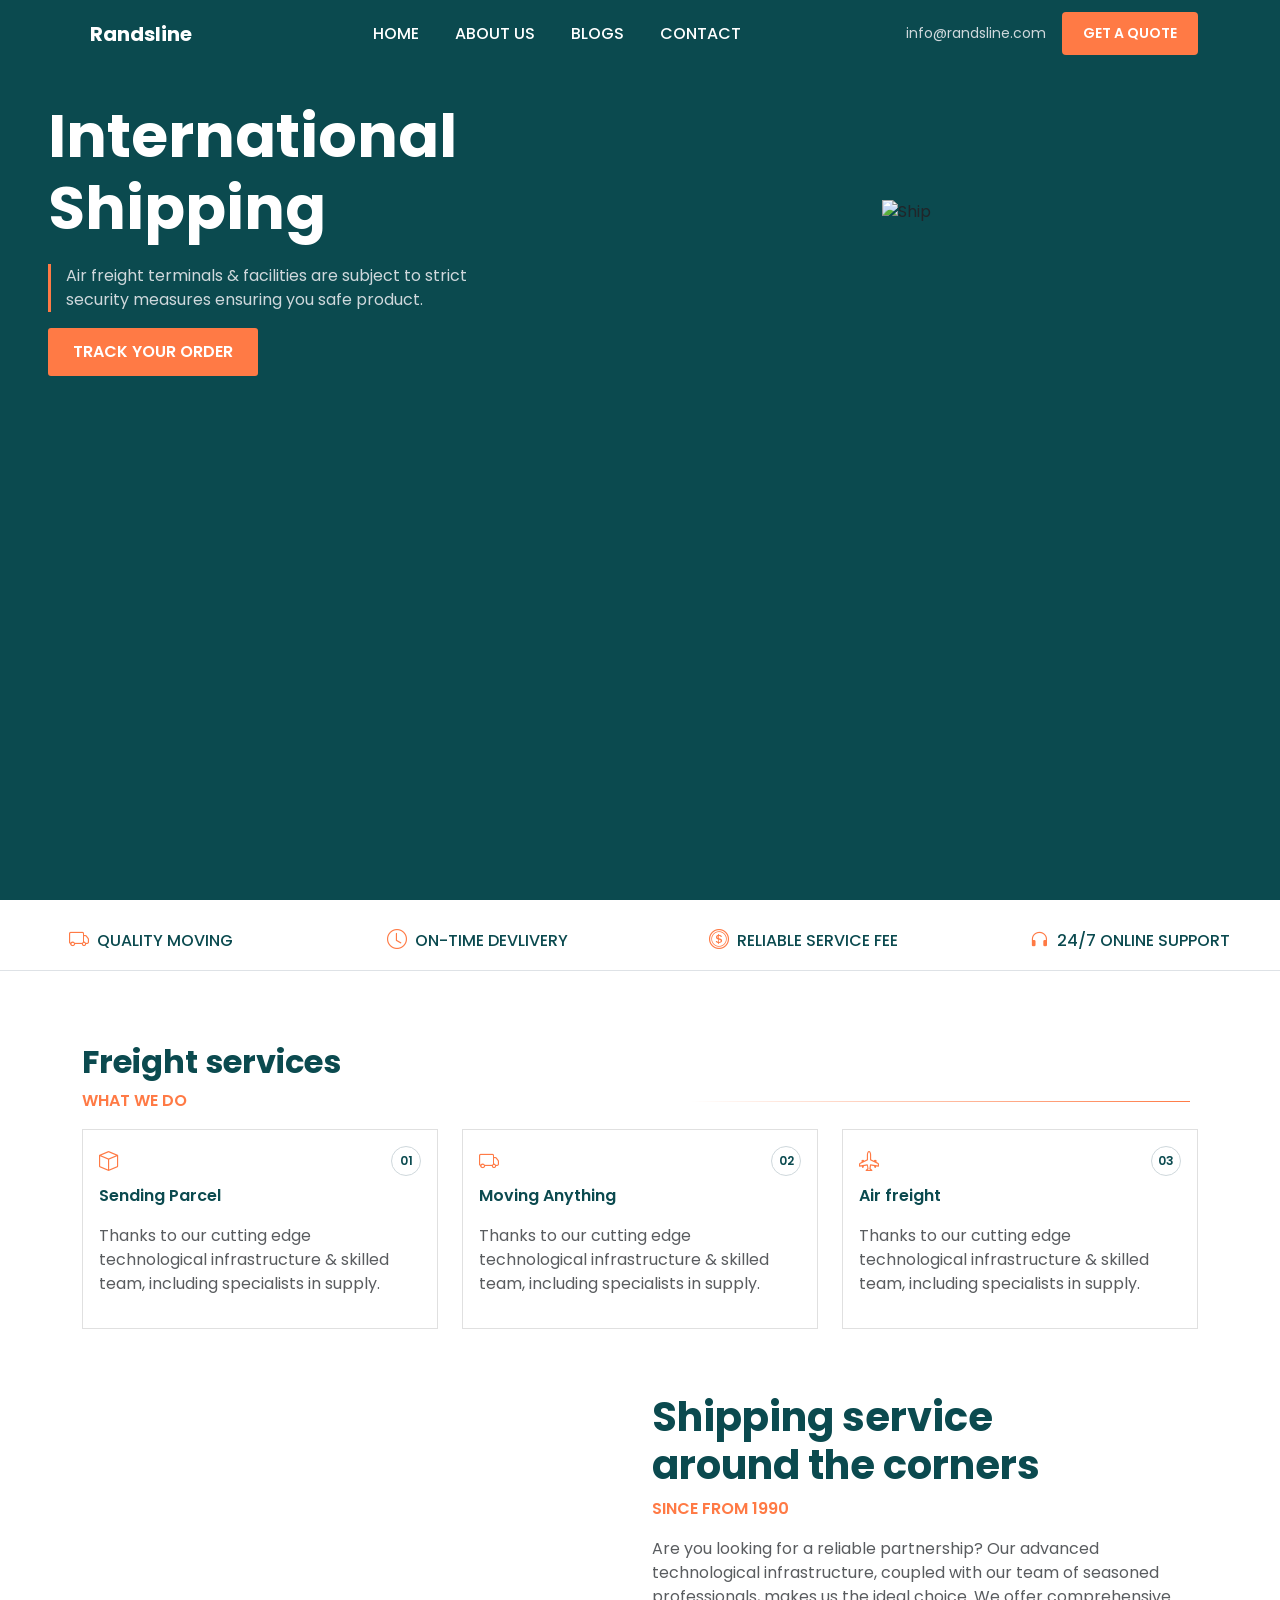
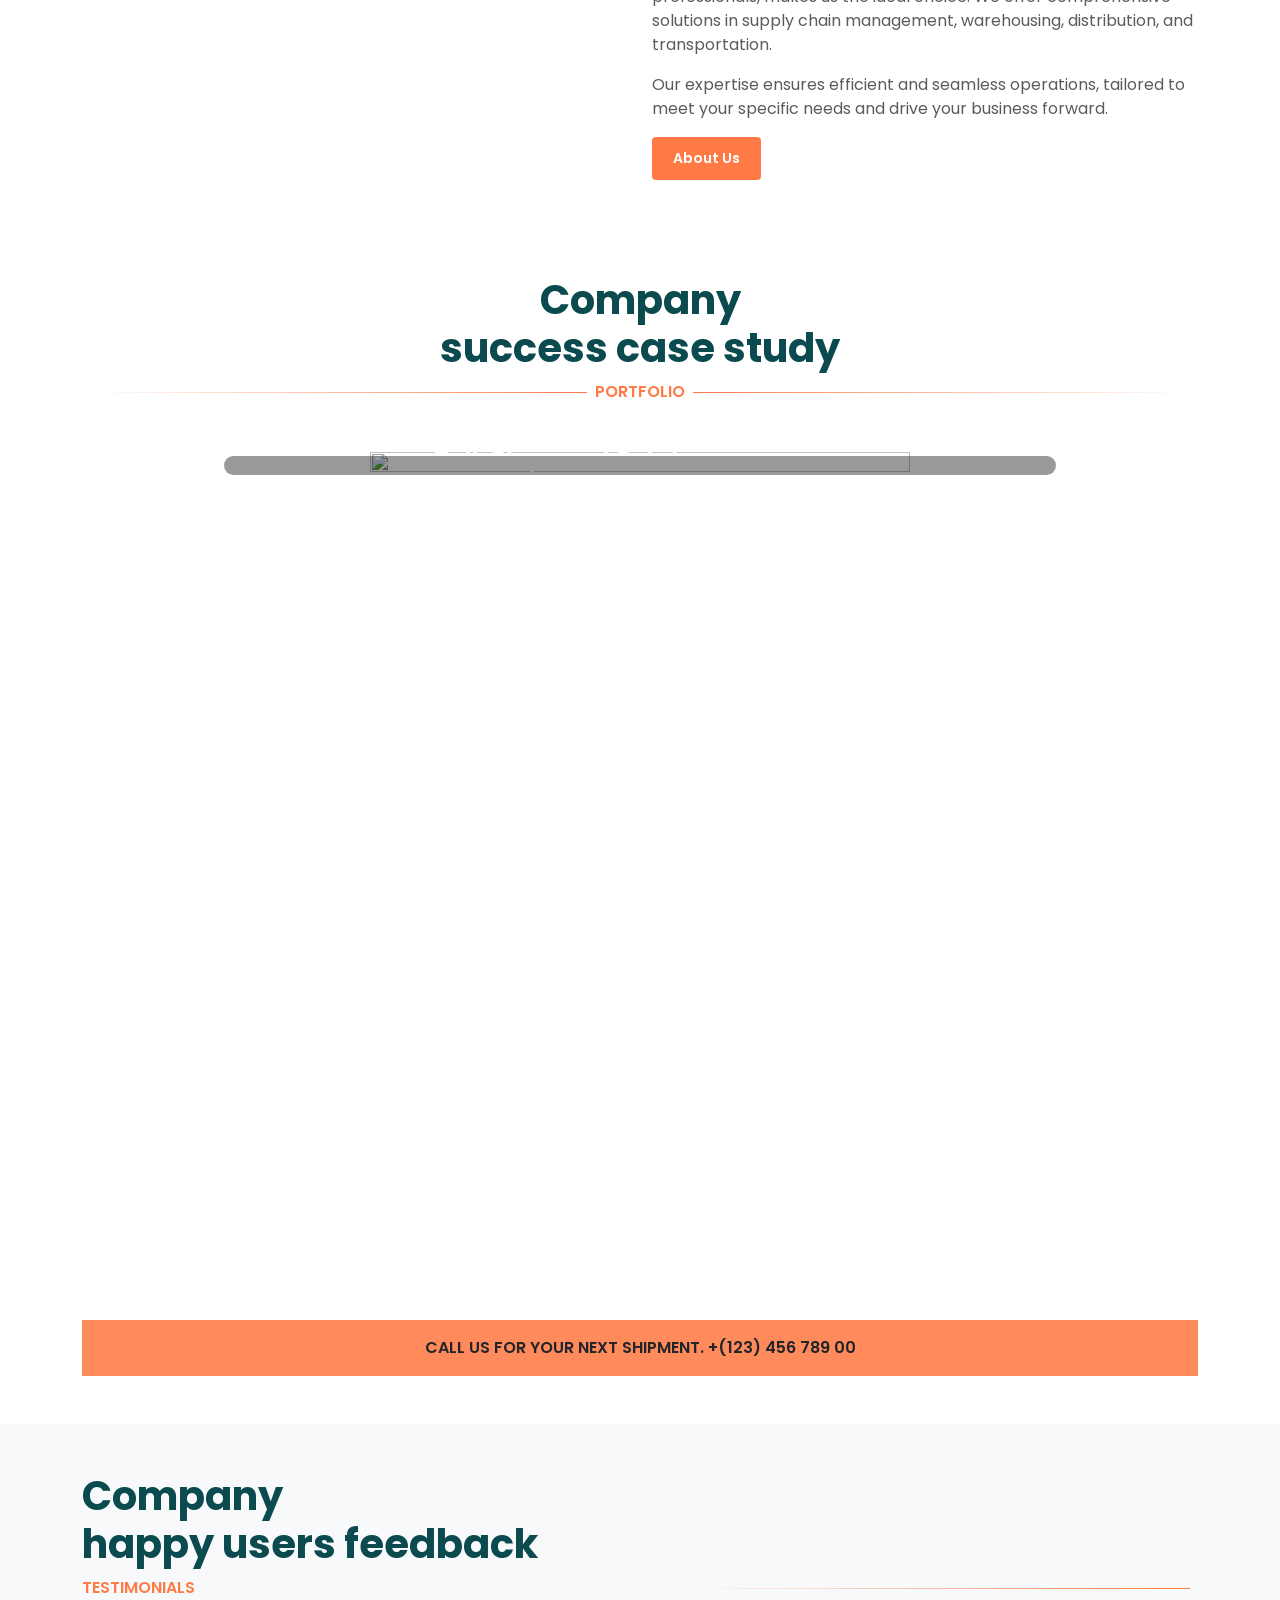
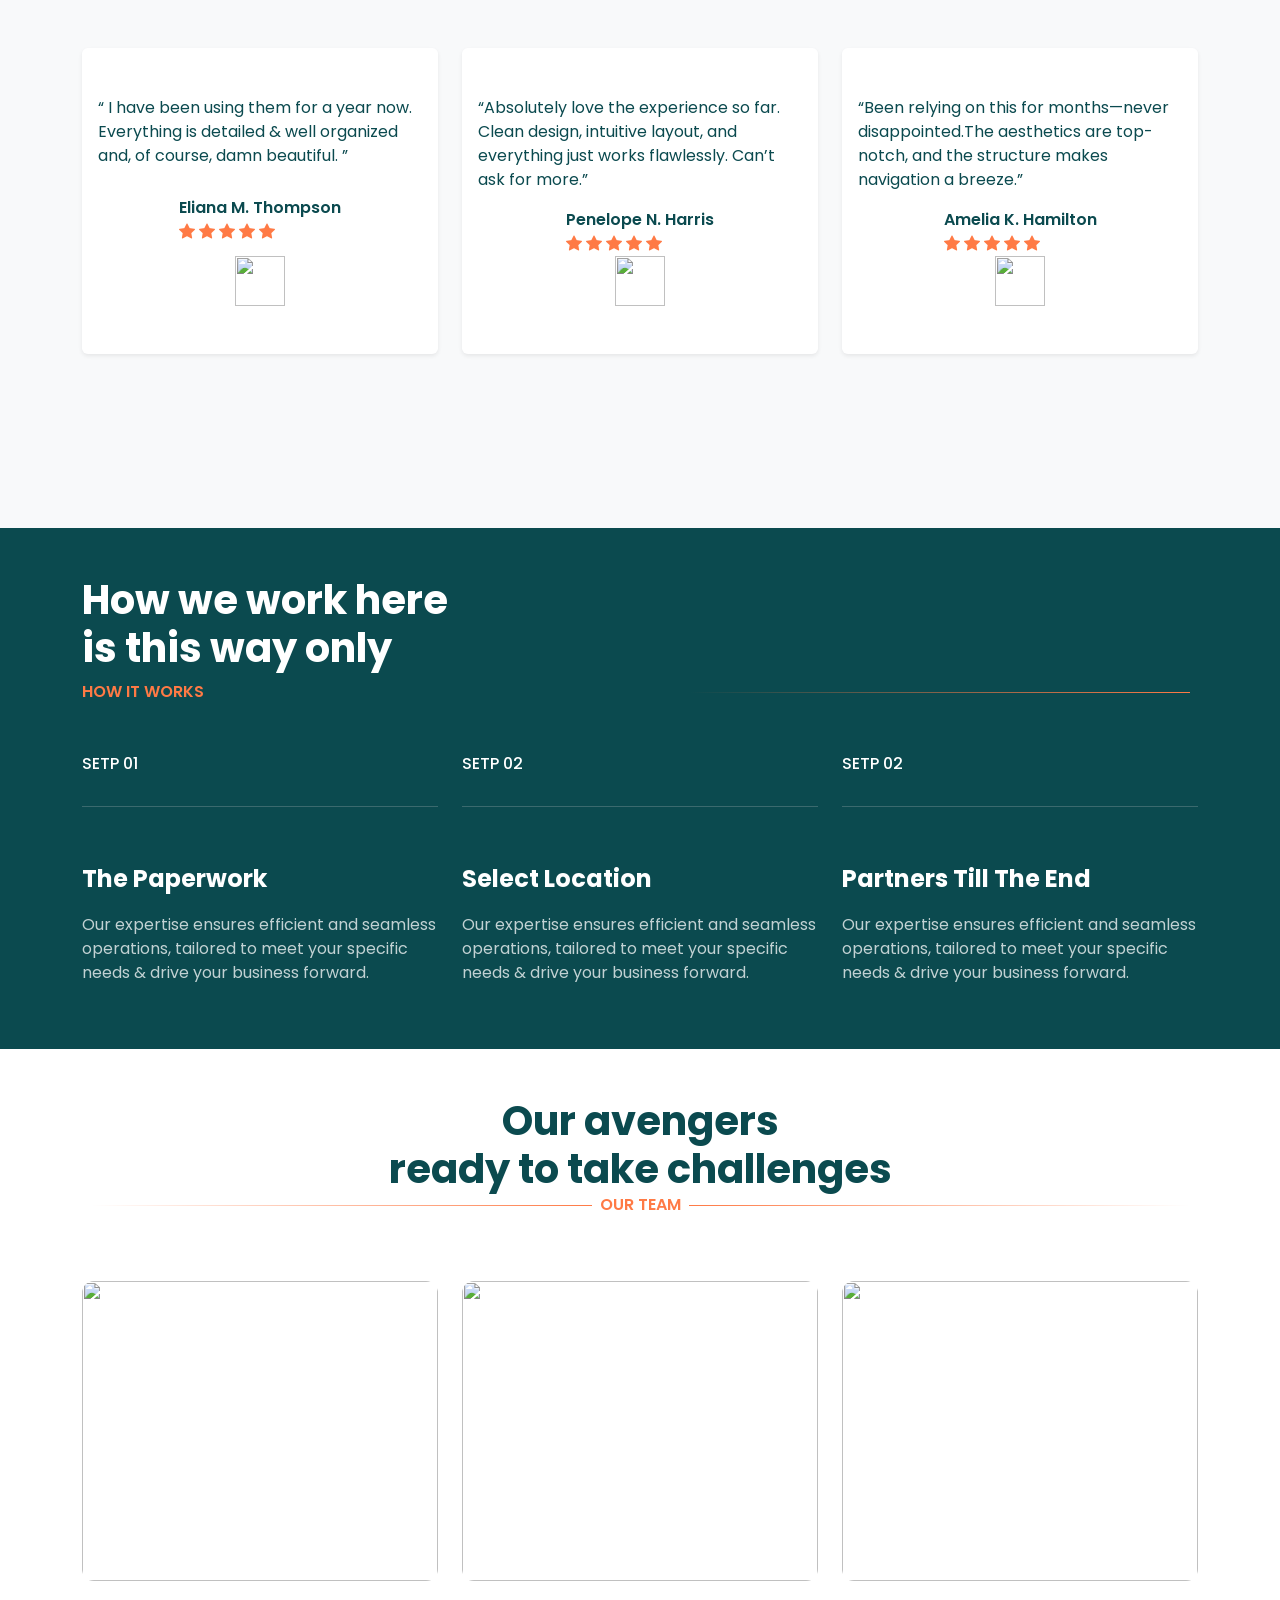
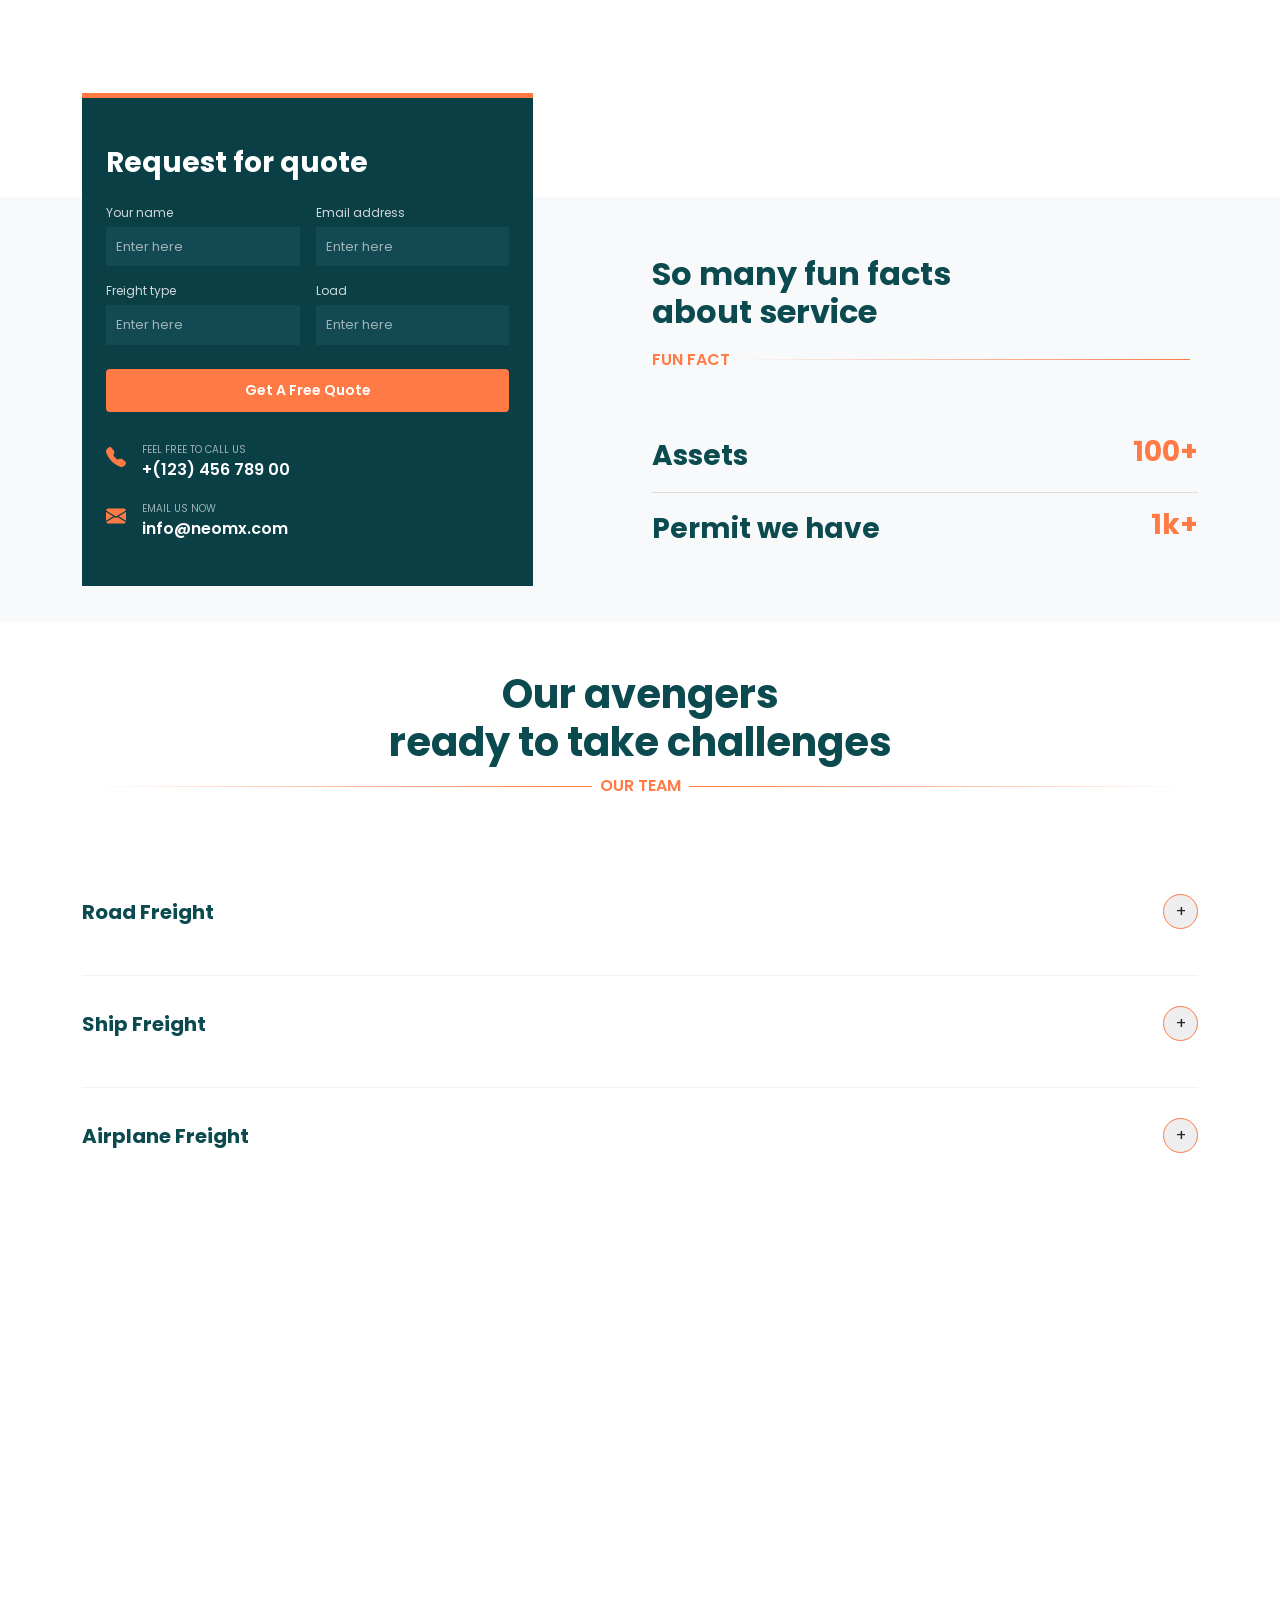
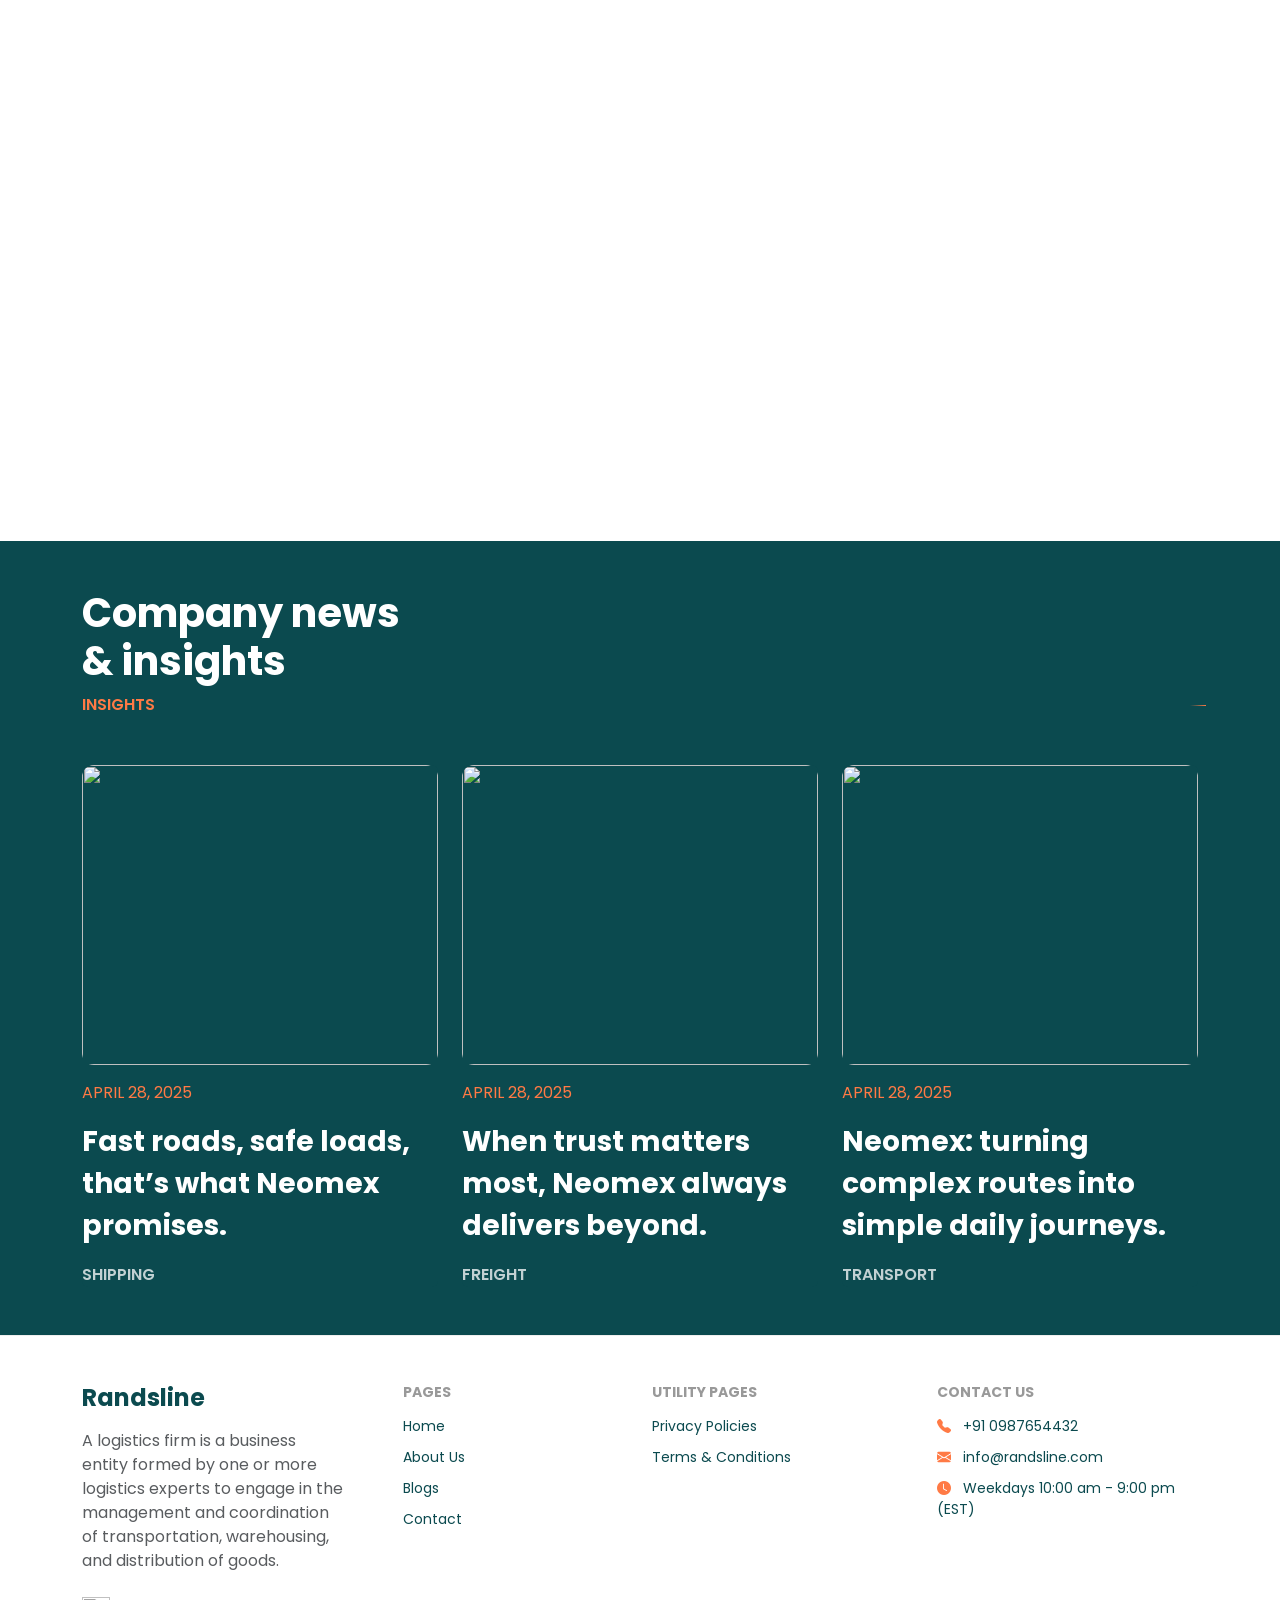
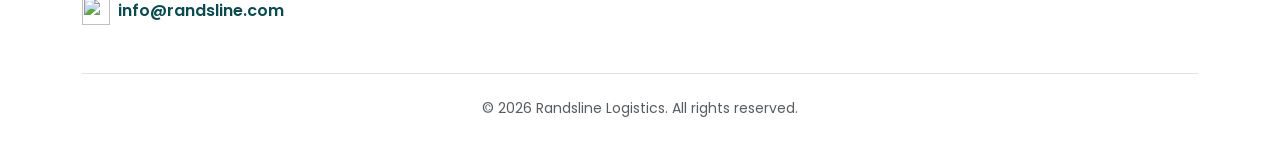
==== commit e00f666d: "abc" ====
--- a/public/index.html
+++ b/public/index.html
@@ -34,12 +34,9 @@
     </a>
 
     <!-- TOGGLER -->
-    <button class="navbar-toggler border-0" type="button"
+    <button class="navbar-toggler border-0 shadow-none" type="button"
             data-bs-toggle="collapse"
-            data-bs-target="#navMenu"
-            aria-controls="navMenu"
-            aria-expanded="false"
-            aria-label="Toggle navigation">
+            data-bs-target="#navMenu">
       <span class="navbar-toggler-icon"></span>
     </button>
 
@@ -55,7 +52,7 @@
       </ul>
 
       <!-- RIGHT SIDE -->
-      <div class="d-lg-flex align-items-center gap-4 text-center mt-3 mt-lg-0">
+      <div class="d-lg-flex align-items-center gap-3 text-center mt-3 mt-lg-0">
         <span class="email-text d-none d-lg-block">info@randsline.com</span>
         <a href="#" class="btn quote-btn">GET A QUOTE</a>
       </div>
@@ -66,6 +63,7 @@
 </nav>
 
 
+<div style="overflow: hidden;">
 <!-- HERO -->
 
 <section class="hero-section d-md-block d-none" style="height: 100vh;">
@@ -170,13 +168,8 @@
     <div>
       <p class="p-0 m-0 text-uppercase text-pr fw-semibold">What we do</p>
     </div>
-    <div>
-      <!-- Decorative lines -->
-      <div data-aos="fade-up" data-aos-delay="100" data-aos-duration="1000" class="d-flex justify-content-center pt-2 d-none d-md-block"><!-- <div style="border-radius: 0 0 5px 5px; height: 5px; width: 30px; background-color: #0f372e;"></div> -->
-        <div class="mx-2" style=" height: 1px; width: 800px; background:linear-gradient(to left, #ff7a45, transparent) ;">
-        </div>
-      </div>
-    </div>
+    <div class="flex-grow-1 mx-2 decorative-line left-line"></div>
+
   </div>
 
   <div class="row">
@@ -330,7 +323,7 @@
   </section>
 
   <!-- Testimonial -->
-  <section class="mt-5 p-5 bg-light">
+  <section class="mt-5 py-5 bg-light">
     <div class="container">
       <h2 class="text-pr-dark fw-bold fs-1 ">
     Company <br> happy users feedback
@@ -339,13 +332,7 @@
     <div>
       <p class="p-0 m-0 text-uppercase text-pr fw-semibold">testimonials</p>
     </div>
-    <div>
-      <!-- Decorative lines -->
-      <div data-aos="fade-up" data-aos-delay="100" data-aos-duration="1000" class="d-flex justify-content-center pt-2"><!-- <div style="border-radius: 0 0 5px 5px; height: 5px; width: 30px; background-color: #0f372e;"></div> -->
-        <div class="mx-2" style=" height: 1px; width: 800px; background:linear-gradient(to left, #ff7a45, transparent) ;">
-        </div>
-      </div>
-    </div>
+    <div class="flex-grow-1 mx-2 decorative-line left-line"></div>
   </div>
 
   <div class="row g-4 ">
@@ -443,7 +430,7 @@
    </section>
 
    <!-- How we work -->
-   <section class="bg-pr-dark p-5">
+   <section class="bg-pr-dark py-5">
     <div class="container">
       <h2 class="text-white fw-bold fs-1 ">
     How we work here <br> is this way only
@@ -454,10 +441,7 @@
     </div>
     <div>
       <!-- Decorative lines -->
-      <div data-aos="fade-up" data-aos-delay="100" data-aos-duration="1000" class="d-flex justify-content-center pt-2"><!-- <div style="border-radius: 0 0 5px 5px; height: 5px; width: 30px; background-color: #0f372e;"></div> -->
-        <div class="mx-2" style=" height: 1px; width: 800px; background:linear-gradient(to left, #ff7a45, transparent) ;">
-        </div>
-      </div>
+      <div class="flex-grow-1 mx-2 decorative-line left-line" style="width: 500px;"></div>
     </div>
   </div>
 
@@ -509,25 +493,21 @@
 
    <!-- Our team -->
     <section class="container my-5">
-  <h2 class="text-pr-dark fw-bold fs-1 text-center">
+  <h2 class="p-0 m-0 text-pr-dark fw-bold fs-1 text-center">
     Our avengers <br> ready to take challenges
   </h2>
 
-  <div class="d-flex align-items-center justify-content-center">
-    <div>
-      <div class="d-flex justify-content-center pt-2">
-        <div class="mx-2" style=" height: 1px; width: 500px; background:linear-gradient(to left, #ff7a45, transparent) ;"></div>
-      </div>
-    </div>
+  <div class="d-flex align-items-center justify-content-center w-100 text-center">
+    <div class="flex-grow-1 mx-2 decorative-line left-line"></div>
 
     <div>
       <p class="p-0 m-0 text-pr text-uppercase fw-semibold">our team</p>
     </div>
 
-    <div class="d-flex justify-content-center pt-2">
-      <div class="mx-2" style=" height: 1px; width: 500px; background:linear-gradient(to right, #ff7a45, transparent) ;"></div>
-    </div>
-  </div>
+    <div class="flex-grow-1 mx-2 decorative-line right-line"></div>
+  </div>
+
+  
 </section>
 
 <section class="team-section py-3">
@@ -630,21 +610,25 @@
           So many fun facts <br> about service
         </h2>
 
-        <div class="d-flex align-items-center mb-4">
-          <span class="text-pr me-3 small fw-semibold">FUN FACT</span>
-          <div class="line"></div>
-        </div>
+        <div class="d-flex align-items-center justify-content-between mb-5 ">
+    <div>
+      <p class="p-0 m-0 text-uppercase text-pr fw-semibold">FUN FACT</p>
+    </div>
+    <div class="flex-grow-1 mx-2 decorative-line left-line" style="width: 50px !important;"></div>
+  </div>
+
+       
 
         <div class="fact-item d-flex justify-content-between align-items-center">
-          <p class="mb-0 text-pr-dark fw-bold">Assets</p>
-          <h3 class="text-pr fw-bold">100+</h3>
+          <p class="mb-0 text-pr-dark fs-3 fw-bold">Assets</p>
+          <h3 class="text-pr fs-3 fw-bold">100+</h3>
         </div>
 
         <div class="divider"></div>
 
         <div class="fact-item d-flex justify-content-between align-items-center">
-          <p class="mb-0 text-pr-dark fw-bold">Permit we have</p>
-          <h3 class="text-pr fw-bold">1k+</h3>
+          <p class="mb-0 text-pr-dark fs-3 fw-bold">Permit we have</p>
+          <h3 class="text-pr fw-bold fs-3">1k+</h3>
         </div>
 
       </div>
@@ -659,157 +643,153 @@
     Our avengers <br> ready to take challenges
   </h2>
 
-  <div class="d-flex align-items-center justify-content-center">
-    <div>
-      <div class="d-flex justify-content-center pt-2">
-        <div class="mx-2" style=" height: 1px; width: 500px; background:linear-gradient(to left, #ff7a45, transparent) ;"></div>
-      </div>
-    </div>
+  <div class="d-flex align-items-center justify-content-center w-100 text-center">
+    <div class="flex-grow-1 mx-2 decorative-line left-line"></div>
 
     <div>
       <p class="p-0 m-0 text-pr text-uppercase fw-semibold">our team</p>
     </div>
 
-    <div class="d-flex justify-content-center pt-2">
-      <div class="mx-2" style=" height: 1px; width: 500px; background:linear-gradient(to right, #ff7a45, transparent) ;"></div>
-    </div>
-  </div>
-</section>
+    <div class="flex-grow-1 mx-2 decorative-line right-line"></div>
+  </div>
+</section>
+
 
 <section class="freight-section container py-5">
 
-  <!-- ITEM 1 (OPEN) -->
-  <div class="freight-item active">
-
+  <!-- ITEM -->
+  <div class="freight-item mb-4">
     <div class="freight-header d-flex justify-content-between align-items-center">
-      <h3 class="text-pr-dark">Road Freight</h3>
-      <div class="toggle-btn">−</div>
-    </div>
-
-    <div class="freight-body row align-items-center mt-4">
-
-      <!-- LEFT PRICE BOX -->
-      <div class="col-lg-4">
-        <div class="price-box">
-          <div class="overlay"></div>
-          <div class="price-content text-center">
-            <p class="small">START FROM</p>
-            <h1>$19</h1>
-          </div>
-        </div>
-      </div>
-
-      <!-- FEATURES -->
-      <div class="col-lg-5">
-        <ul class="feature-list">
-          <li class="fs-6 text-pr-dark"><i class="bi bi-check-circle me-2 text-pr"></i>Cost: $500 per shipment</li>
-          <li class="fs-6 text-pr-dark"><i class="bi bi-check-circle me-2 text-pr"></i>Weight Limit: Up to 1,000 lbs</li>
-          <li class="fs-6 text-pr-dark"><i class="bi bi-check-circle me-2 text-pr"></i>Volume Limit: Up to 10 cubic meters</li>
-          <li class="fs-6 text-pr-dark"><i class="bi bi-check-circle me-2 text-pr"></i>Door-to-door delivery</li>
-          <li class="fs-6 text-pr-dark"><i class="bi bi-check-circle me-2 text-pr"></i>Basic insurance coverage</li>
-        </ul>
-      </div>
-
-      <!-- RIGHT SIDE -->
-      <div class="col-lg-3">
-        <ul class="feature-list">
-          <li class="fs-6 text-pr-dark"></li><i class="bi bi-check-circle me-2 text-pr"></i>Online shipment tracking</li>
-          <li class="fs-6 text-pr-dark"></li><i class="bi bi-check-circle me-2 text-pr"></i>Customer support</li>
-        </ul>
-
-        <button class="purchase-btn mt-3">PURCHASE NOW</button>
-      </div>
-
+      <h5 class="text-pr-dark m-0 fw-bold">Road Freight</h5>
+      <div class="toggle-btn">+</div>
+    </div>
+
+    <div class="freight-body mt-3">
+      <div class="row g-4 align-items-center">
+
+        <!-- PRICE -->
+        <div class="col-12 col-md-4 text-center">
+          <div class="price-box">
+            <div class="overlay"></div>
+            <div class="price-content">
+              <p class="small">START FROM</p>
+              <h1>$19</h1>
+            </div>
+          </div>
+        </div>
+
+        <!-- FEATURES LEFT -->
+        <div class="col-12 col-md-5">
+          <ul class="feature-list">
+            <li><i class="bi bi-check-circle me-2 text-pr"></i>Cost: $500 per shipment</li>
+            <li><i class="bi bi-check-circle me-2 text-pr"></i>Weight Limit: Up to 1,000 lbs</li>
+            <li><i class="bi bi-check-circle me-2 text-pr"></i>Volume Limit: Up to 10 cubic meters</li>
+            <li><i class="bi bi-check-circle me-2 text-pr"></i>Door-to-door delivery</li>
+            <li><i class="bi bi-check-circle me-2 text-pr"></i>Basic insurance coverage</li>
+          </ul>
+        </div>
+
+        <!-- FEATURES RIGHT + BUTTON -->
+        <div class="col-12 col-md-3 text-md-start ">
+          <ul class="feature-list mb-3">
+            <li><i class="bi bi-check-circle me-2 text-pr"></i>Online shipment tracking</li>
+            <li><i class="bi bi-check-circle me-2 text-pr"></i>Customer support</li>
+          </ul>
+
+          <button class="purchase-btn w-100">PURCHASE NOW</button>
+        </div>
+
+      </div>
     </div>
   </div>
 
   <hr>
 
   <!-- ITEM 2 -->
-  <div class="freight-item">
+  <div class="freight-item mb-4">
     <div class="freight-header d-flex justify-content-between align-items-center">
-      <h3 class="text-pr-dark">Ship Freight</h3>
+      <h5 class="text-pr-dark m-0 fw-bold">Ship Freight</h5>
       <div class="toggle-btn">+</div>
     </div>
-    <div class="freight-body row align-items-center mt-4">
-
-      <!-- LEFT PRICE BOX -->
-      <div class="col-lg-4">
-        <div class="price-box">
-          <div class="overlay"></div>
-          <div class="price-content text-center">
-            <p class="small">START FROM</p>
-            <h1>$99</h1>
-          </div>
-        </div>
-      </div>
-
-      <!-- FEATURES -->
-      <div class="col-lg-5">
-        <ul class="feature-list">
-          <li class="fs-6 text-pr-dark"></li><i class="bi bi-check-circle me-2 text-pr"></i>Cost: $9800 per shipment</li>
-          <li class="fs-6 text-pr-dark"></li><i class="bi bi-check-circle me-2 text-pr"></i>Weight Limit: Up to 9,000 lbs</li>
-          <li class="fs-6 text-pr-dark"></li><i class="bi bi-check-circle me-2 text-pr"></i>Volume Limit: Up to 10 cubic meters</li>
-          <li class="fs-6 text-pr-dark"></li><i class="bi bi-check-circle me-2 text-pr"></i>Door-to-door delivery</li>
-          <li class="fs-6 text-pr-dark"></li><i class="bi bi-check-circle me-2 text-pr"></i>Basic insurance coverage</li>
-        </ul>
-      </div>
-
-      <!-- RIGHT SIDE -->
-      <div class="col-lg-3">
-        <ul class="feature-list">
-          <li class="fs-6 text-pr-dark"></li><i class="bi bi-check-circle me-2 text-pr"></i>Online shipment tracking</li>
-          <li class="fs-6 text-pr-dark"></li><i class="bi bi-check-circle me-2 text-pr"></i>Customer support</li>
-        </ul>
-
-        <button class="purchase-btn mt-3">PURCHASE NOW</button>
-      </div>
-
+
+    <div class="freight-body mt-3">
+      <div class="row g-4 align-items-center">
+
+        <div class="col-12 col-md-4 text-center">
+          <div class="price-box">
+            <div class="overlay"></div>
+            <div class="price-content">
+              <p class="small">START FROM</p>
+              <h1>$99</h1>
+            </div>
+          </div>
+        </div>
+
+        <div class="col-12 col-md-5">
+          <ul class="feature-list">
+            <li><i class="bi bi-check-circle me-2 text-pr"></i>Cost: $9800 per shipment</li>
+            <li><i class="bi bi-check-circle me-2 text-pr"></i>Weight Limit: Up to 9,000 lbs</li>
+            <li><i class="bi bi-check-circle me-2 text-pr"></i>Volume Limit: Up to 10 cubic meters</li>
+            <li><i class="bi bi-check-circle me-2 text-pr"></i>Door-to-door delivery</li>
+            <li><i class="bi bi-check-circle me-2 text-pr"></i>Basic insurance coverage</li>
+          </ul>
+        </div>
+
+        <div class="col-12 col-md-3 text-md-start">
+          <ul class="feature-list mb-3">
+            <li><i class="bi bi-check-circle me-2 text-pr"></i>Online shipment tracking</li>
+            <li><i class="bi bi-check-circle me-2 text-pr"></i>Customer support</li>
+          </ul>
+
+          <button class="purchase-btn w-100">PURCHASE NOW</button>
+        </div>
+
+      </div>
     </div>
   </div>
 
   <hr>
 
   <!-- ITEM 3 -->
-  <div class="freight-item">
+  <div class="freight-item mb-4">
     <div class="freight-header d-flex justify-content-between align-items-center">
-      <h3 class="text-pr-dark">Airplane Freight</h3>
+      <h5 class="text-pr-dark m-0 fw-bold">Airplane Freight</h5>
       <div class="toggle-btn">+</div>
     </div>
-    <div class="freight-body row align-items-center mt-4">
-
-      <!-- LEFT PRICE BOX -->
-      <div class="col-lg-4">
-        <div class="price-box">
-          <div class="overlay"></div>
-          <div class="price-content text-center">
-            <p class="small">START FROM</p>
-            <h1>$199</h1>
-          </div>
-        </div>
-      </div>
-
-      <!-- FEATURES -->
-      <div class="col-lg-5">
-        <ul class="feature-list">
-          <li class="fs-6 text-pr-dark"><i class="bi bi-check-circle me-2 text-pr"></i>Cost: $59820 per shipment</li>
-          <li class="fs-6 text-pr-dark"><i class="bi bi-check-circle me-2 text-pr"></i>Weight Limit: Up to 998700 lbs</li>
-          <li class="fs-6 text-pr-dark"><i class="bi bi-check-circle me-2 text-pr"></i>Volume Limit: Up to 10 cubic meters</li>
-          <li class="fs-6 text-pr-dark"><i class="bi bi-check-circle me-2 text-pr"></i>Door-to-door delivery</li>
-          <li class="fs-6 text-pr-dark"><i class="bi bi-check-circle me-2 text-pr"></i>Basic insurance coverage</li>
-        </ul>
-      </div>
-
-      <!-- RIGHT SIDE -->
-      <div class="col-lg-3">
-        <ul class="feature-list">
-          <li class="fs-6 text-pr-dark"><i class="bi bi-check-circle me-2 text-pr"></i>Online shipment tracking</li>
-          <li class="fs-6 text-pr-dark"><i class="bi bi-check-circle me-2 text-pr"></i>Customer support</li>
-        </ul>
-
-        <button class="purchase-btn mt-3">PURCHASE NOW</button>
-      </div>
-
+
+    <div class="freight-body mt-3">
+      <div class="row g-4 align-items-center">
+
+        <div class="col-12 col-md-4 text-center">
+          <div class="price-box">
+            <div class="overlay"></div>
+            <div class="price-content">
+              <p class="small">START FROM</p>
+              <h1>$199</h1>
+            </div>
+          </div>
+        </div>
+
+        <div class="col-12 col-md-5">
+          <ul class="feature-list">
+            <li><i class="bi bi-check-circle me-2 text-pr"></i>Cost: $59820 per shipment</li>
+            <li><i class="bi bi-check-circle me-2 text-pr"></i>Weight Limit: Up to 998700 lbs</li>
+            <li><i class="bi bi-check-circle me-2 text-pr"></i>Volume Limit: Up to 10 cubic meters</li>
+            <li><i class="bi bi-check-circle me-2 text-pr"></i>Door-to-door delivery</li>
+            <li><i class="bi bi-check-circle me-2 text-pr"></i>Basic insurance coverage</li>
+          </ul>
+        </div>
+
+        <div class="col-12 col-md-3 text-md-start">
+          <ul class="feature-list mb-3">
+            <li><i class="bi bi-check-circle me-2 text-pr"></i>Online shipment tracking</li>
+            <li><i class="bi bi-check-circle me-2 text-pr"></i>Customer support</li>
+          </ul>
+
+          <button class="purchase-btn w-100">PURCHASE NOW</button>
+        </div>
+
+      </div>
     </div>
   </div>
 
@@ -820,7 +800,7 @@
 <section class="bg-section "></section>
 
 <!-- News -->
-   <section class="bg-pr-dark p-5">
+   <section class="bg-pr-dark py-5">
     <div class="container">
       <h2 class="text-white fw-bold fs-1 ">
     Company news <br>& insights
@@ -831,10 +811,7 @@
     </div>
     <div>
       <!-- Decorative lines -->
-      <div data-aos="fade-up" data-aos-delay="100" data-aos-duration="1000" class="d-flex justify-content-center pt-2"><!-- <div style="border-radius: 0 0 5px 5px; height: 5px; width: 30px; background-color: #0f372e;"></div> -->
-        <div class="mx-2" style=" height: 1px; width: 800px; background:linear-gradient(to left, #ff7a45, transparent) ;">
-        </div>
-      </div>
+      <div class="flex-grow-1 mx-2 decorative-line left-line"></div>
     </div>
   </div>
 
@@ -958,7 +935,7 @@
   </div>
 </section>
 
-
+</div>
    
 
 
--- a/public/style/style.css
+++ b/public/style/style.css
@@ -56,7 +56,15 @@
 /* NAVBAR BASE */
 .custom-navbar {
   background: var(--primary-dark);
-  padding: 15px 0;
+  padding: 12px 0;
+  transition: all 0.3s ease;
+  z-index: 999;
+}
+
+/* LOGO */
+.navbar-brand {
+  font-size: 20px;
+  color: #fff !important;
 }
 
 /* LINKS */
@@ -64,6 +72,7 @@
   color: #fff !important;
   font-weight: 500;
   margin: 0 10px;
+  transition: 0.3s;
 }
 
 .nav-link:hover {
@@ -77,6 +86,7 @@
   padding: 8px 18px;
   font-size: 14px;
   border-radius: 4px;
+  transition: 0.3s;
 }
 
 .quote-btn:hover {
@@ -84,22 +94,30 @@
   color: var(--primary-dark);
 }
 
-/* MOBILE FIX */
+/* REMOVE TOGGLER BORDER */
+.navbar-toggler:focus {
+  box-shadow: none;
+}
+
+/* MOBILE STYLING */
 @media (max-width: 991px) {
 
   .navbar-collapse {
     background: var(--primary-dark);
     padding: 20px;
     margin-top: 10px;
-    border-radius: 8px;
+    border-radius: 10px;
+    text-align: center;
   }
 
   .nav-link {
-    margin: 10px 0;
+    margin: 12px 0;
+    font-size: 16px;
   }
 
   .quote-btn {
     width: 100%;
+    margin-top: 10px;
   }
 }
 
@@ -331,140 +349,129 @@
   }
 }
 
+/* SCROLL AREA */
 .stack-scroll {
-  height: 600vh; /* 🔥 increase for smooth ending */
-  margin-bottom: 0;
-}
-
+  /* height: 500vh; */
+  position: relative;
+}
+
+/* STICKY */
 .stack-container {
   position: sticky;
-  top: 0;
-  height: 100vh;
+  top: 0px; /* navbar height */
+  bottom: 0;
+  height: calc(100vh - 80px);
   overflow: hidden;
 }
 
-/* each card full size */
+/* CARD BASE */
 .stack-card {
   position: absolute;
-  width: 100%;
-  height: auto;
-  top: 100%; /* start from bottom */
-  left: 0;
-}
-
-
+  inset: 0;
+
+  bottom: 0;
+  display: flex;
+  justify-content: center;
+  align-items: center;
+
+  transform: translateY(100%);
+  transition: transform 0.6s ease;
+}
+
+/* FIRST CARD VISIBLE */
+.card1 {
+  transform: translateY(0);
+}
+
+/* IMAGE */
 .stack-card img {
-  width: 70%;
+  width: 65%;
   height: 70%;
   object-fit: cover;
-}
-
-/* first image visible initially */
-.card1 {
-  top: 0;
-  z-index: 1;
-}
-.card2 { z-index: 2; }
-.card3 { z-index: 3; }
-/* .card4 { z-index: 4; } */
-.card5 { z-index: 5; }
-.card6 { z-index: 6; }
-
-.caption {
-  position: absolute;
-  bottom: 5%;
-  left: 0%;
-  color: #fff;
-  z-index: 10;
-  width: 60%;
-  font-size: 14px;
-  letter-spacing: 1px;
-}
-
-.caption strong {
-  display: block;
-  font-size: 22px;
-  font-weight: 700;
-}
-
-/* overlay only on image area */
+  border-radius: 12px;
+}
+
+/* OVERLAY */
 .stack-card::after {
   content: "";
   position: absolute;
-  top: 15%;
-  left: 15%;
-  width: 70%;
+  width: 65%;
   height: 70%;
-  z-index: 5;
-  pointer-events: none;
-}
-
+  background: rgba(0,0,0,0.4);
+  border-radius: 12px;
+}
+
+/* TEXT */
+.caption {
+  position: absolute;
+  bottom: 15%;
+  left: 20%;
+  color: #fff;
+}
+
+/* STACK ORDER */
+.card1 { z-index: 1; }
+.card2 { z-index: 2; }
+.card3 { z-index: 3; }
+.card4 { z-index: 4; }
+.card5 { z-index: 5; }
+
+/* TEXT */
+.caption {
+  position: absolute;
+  bottom: 10%;
+  left: 20%;
+  color: #fff;
+  width: 50%;
+  font-size: 14px;
+}
+
+.caption strong {
+  display: block;
+  font-size: 24px;
+  font-weight: 700;
+}
+
+/* OVERLAY */
+.stack-card::after {
+  content: "";
+  position: absolute;
+  width: 65%;
+  height: 70%;
+  background: rgba(0,0,0,0.4);
+  border-radius: 12px;
+}
+
+/* 📱 MOBILE */
 @media (max-width: 768px) {
 
   .stack-scroll {
-    height: 500vh; 
+    height: 400vh;
   }
 
   .stack-card img {
     width: 90%;
-    height: 100%;
-    margin: 0 auto;
-    display: block;
-  }
-
-  .caption {
-    bottom: 25%;
-    left: 5%;
-    width: 90%;
-    font-size: 12px;
-  }
-
-  .caption strong {
-    font-size: 16px;
+    height: 60%;
   }
 
   .stack-card::after {
-    top: 20%;
-    left: 5%;
     width: 90%;
     height: 60%;
   }
 
-}
-
-/* Mobile */
-.mobile-parallax {
-  overflow: hidden;
-  position: relative;
-}
-
-/* each card */
-.parallax-item {
-  position: relative;
-  margin-top: -80px; /* 🔥 overlap */
-  z-index: 1;
-  transition: transform 0.2s ease-out;
-}
-
-/* first one normal */
-.parallax-item:first-child {
-  margin-top: 0;
-}
-
-/* layering */
-.parallax-item:nth-child(1) { z-index: 1; }
-.parallax-item:nth-child(2) { z-index: 2; }
-.parallax-item:nth-child(3) { z-index: 3; }
-.parallax-item:nth-child(4) { z-index: 4; }
-.parallax-item:nth-child(5) { z-index: 5; }
-.parallax-item:nth-child(6) { z-index: 6; }
-
-.parallax-item img {
-  width: 100%;
-  height: 250px;
-  object-fit: cover;
-  border-radius: 12px;
-}
+  .caption {
+    left: 8%;
+    width: 85%;
+    font-size: 12px;
+    bottom: 15%;
+  }
+
+  .caption strong {
+    font-size: 18px;
+  }
+}
+
+
 
 /* Logo slider */
 .logo-slider {
@@ -749,29 +756,40 @@
   border-color: #ccc;
 }
 
-/* HIDE BODY (for collapsed items) */
+/* ACCORDION FIX */
 .freight-body {
   max-height: 0;
   overflow: hidden;
-  transition: all 0.4s ease;
+  transition: max-height 0.5s ease;
 }
 
 .freight-item.active .freight-body {
-  max-height: 500px; /* enough for content */
-}
-
+  max-height: 1000px; /* increased so content never cuts */
+}
+
+/* LIST FIX */
+.feature-list {
+  padding-left: 0;
+  list-style: none;
+}
+
+.feature-list li {
+  margin-bottom: 8px;
+  font-size: 14px;
+}
+
+/* MOBILE IMPROVEMENT */
 @media (max-width: 768px) {
   .price-box {
-    height: 200px;
-    margin-bottom: 20px;
+    height: 180px;
   }
 
   .price-content h1 {
-    font-size: 40px;
-  }
-
-  .purchase-btn {
-    width: 100%;
+    font-size: 32px;
+  }
+
+  .freight-header h5 {
+    font-size: 18px;
   }
 }
 
@@ -789,6 +807,17 @@
   justify-content: center;
 }
 
+/* 📱 MOBILE FIX */
+@media (max-width: 768px) {
+  .bg-section {
+    /* background-size: contain;   show full image */
+    background-position: center top;
+    background-repeat: no-repeat;
+
+    min-height: auto;           /* prevent extra empty space */
+    padding: 100px 20px;        /* maintain spacing */
+  }
+}
 
 /* make card vertical layout */
 .card {
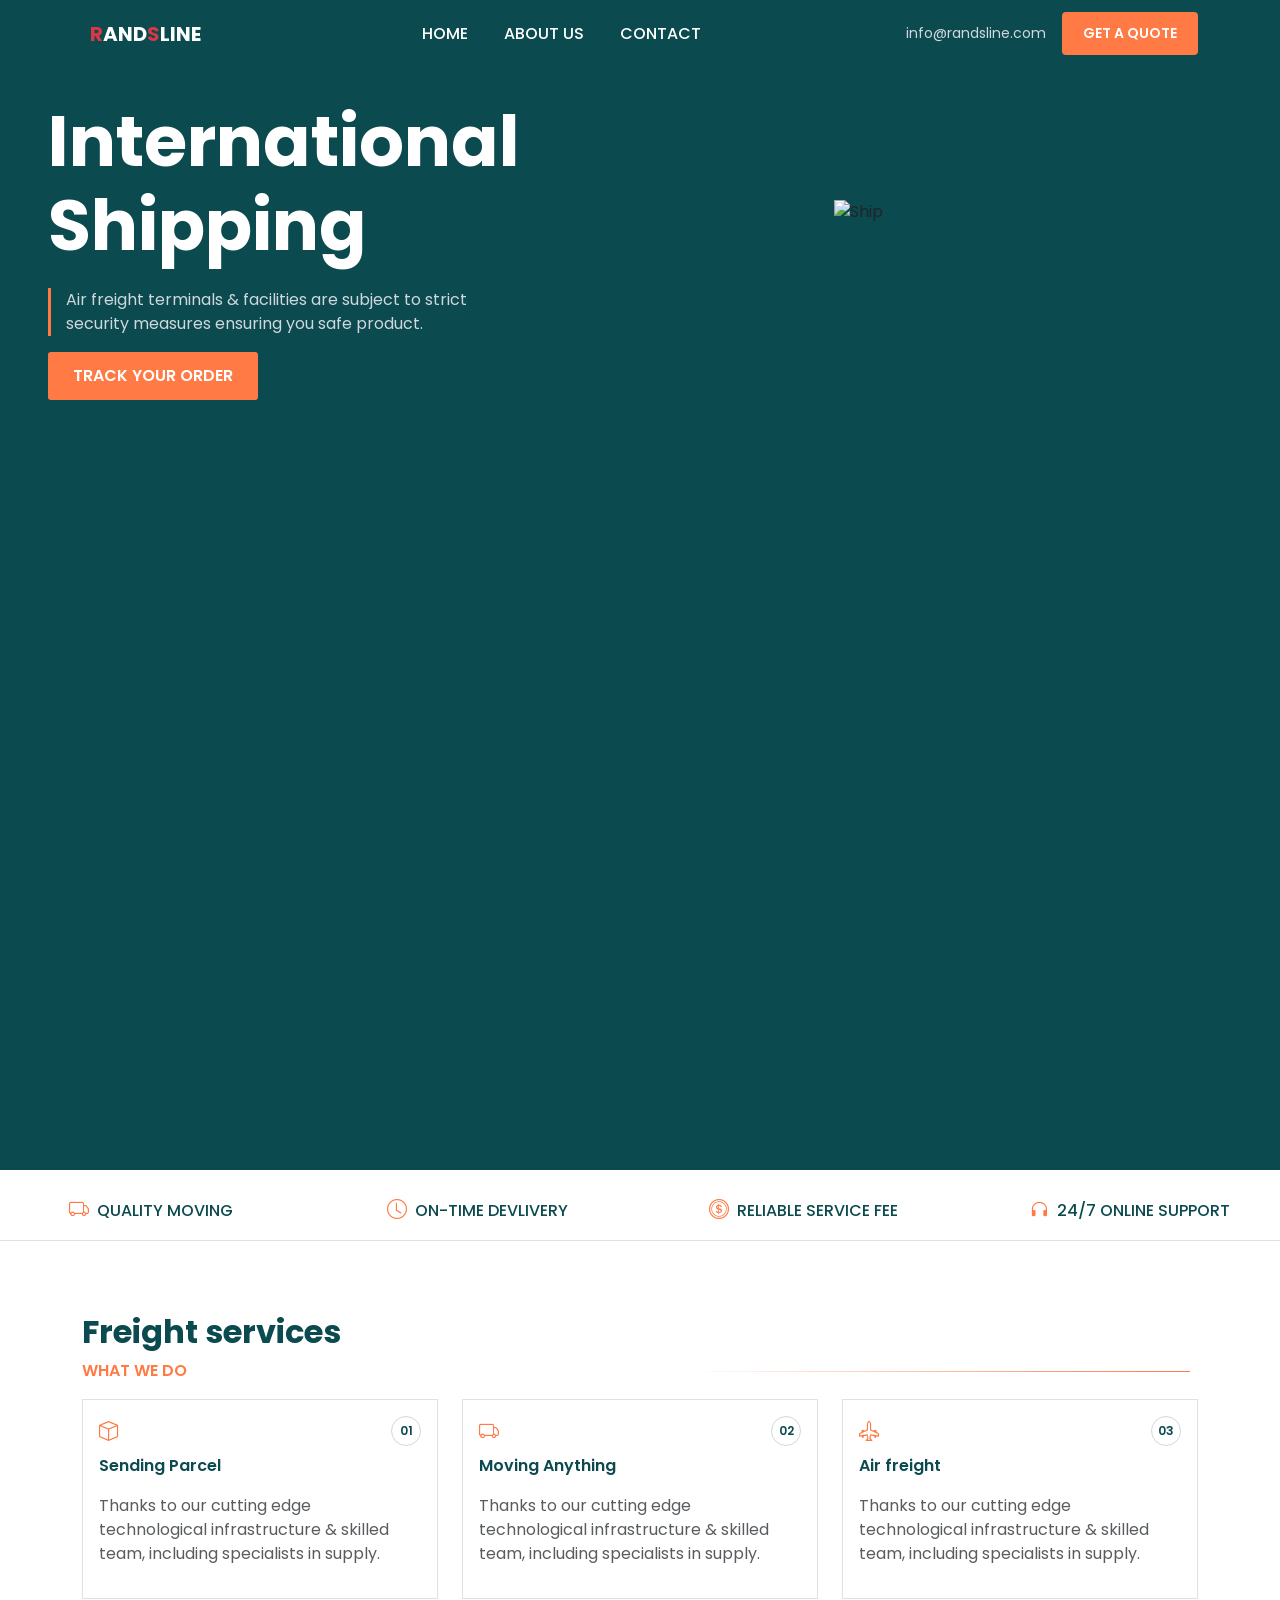
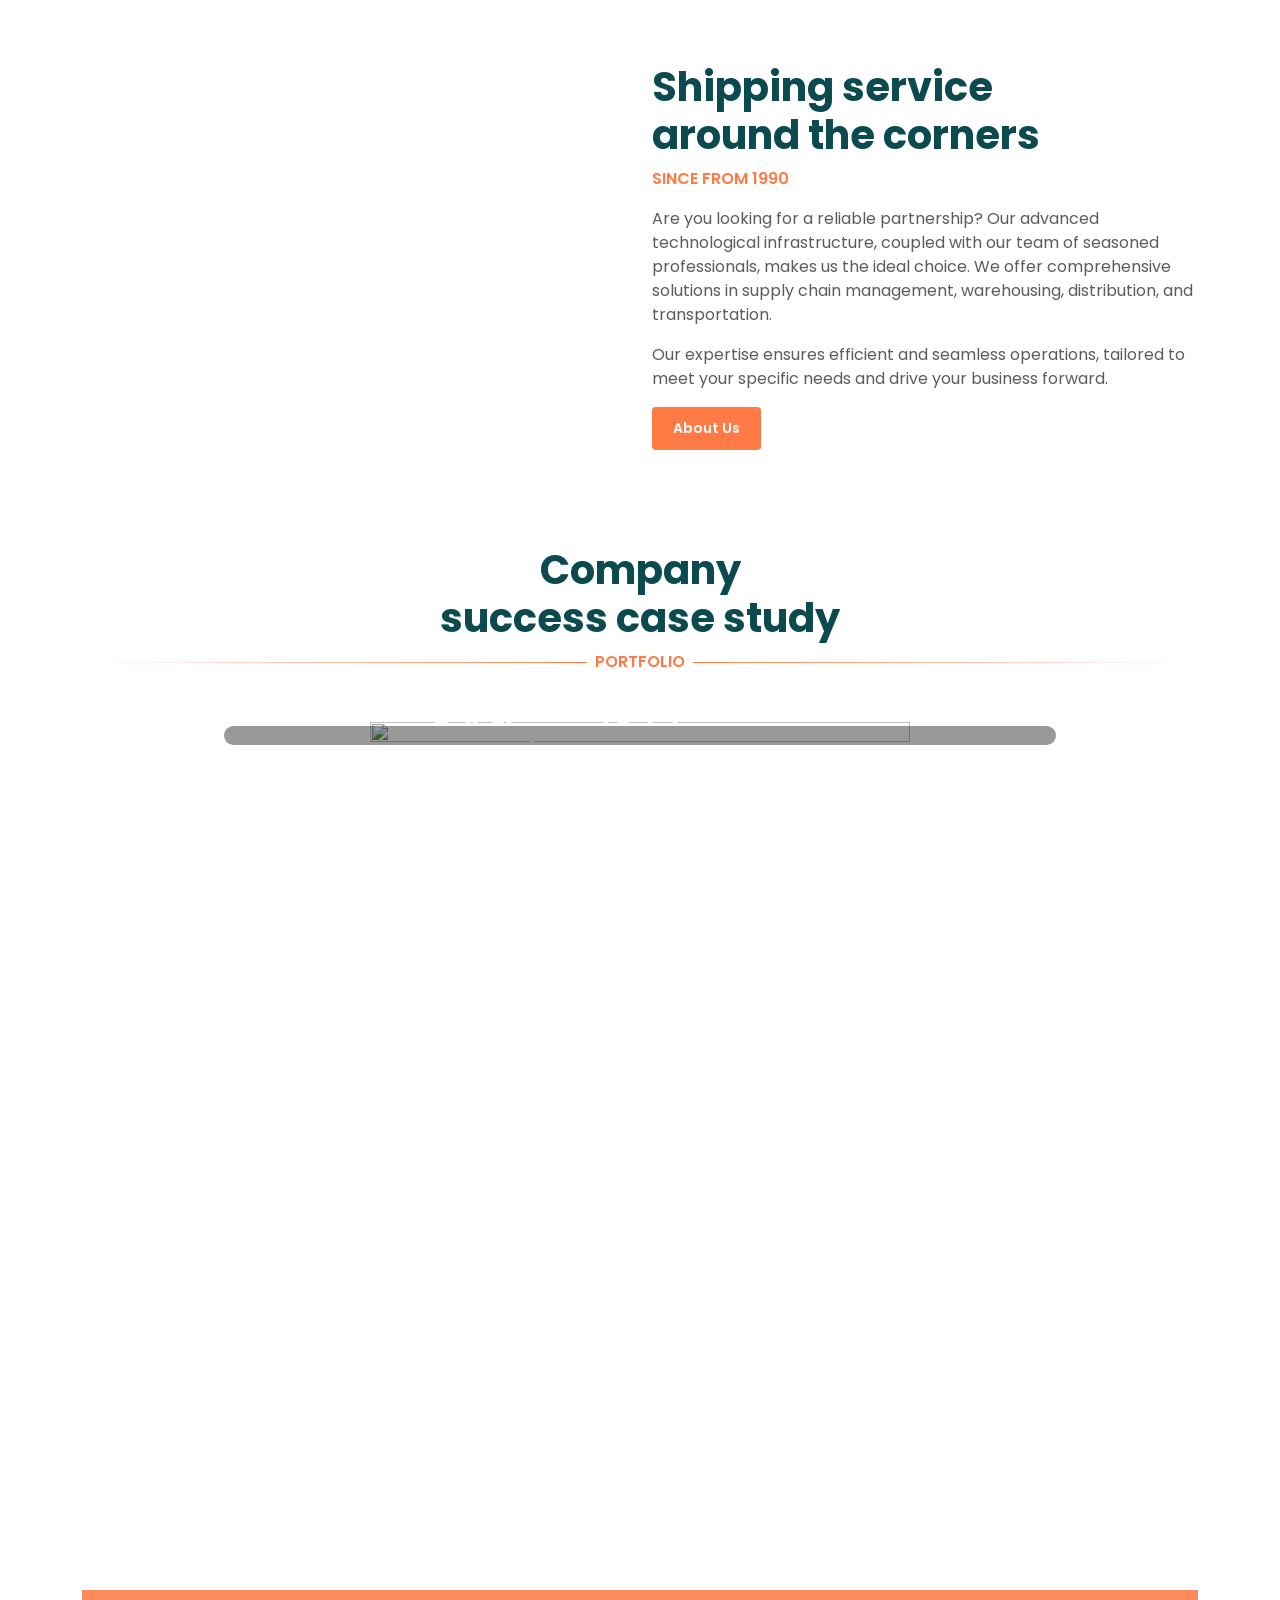
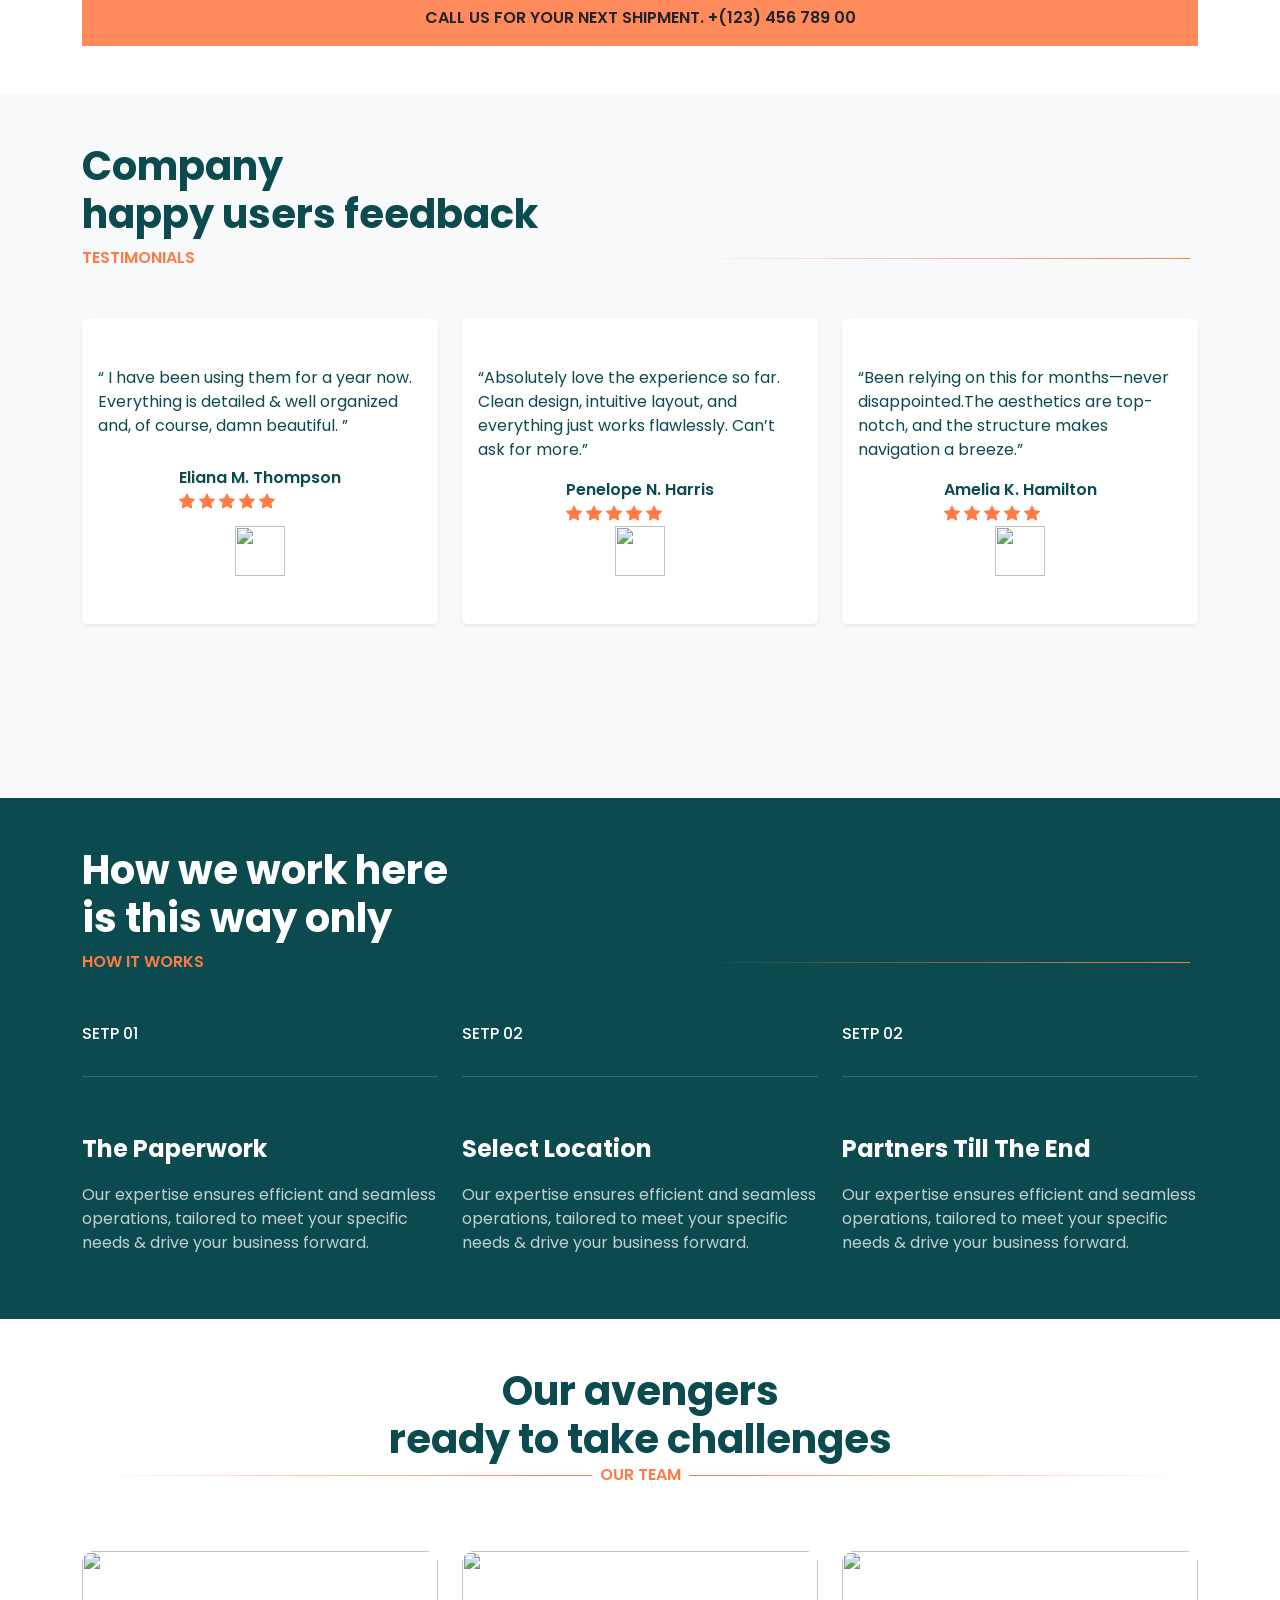
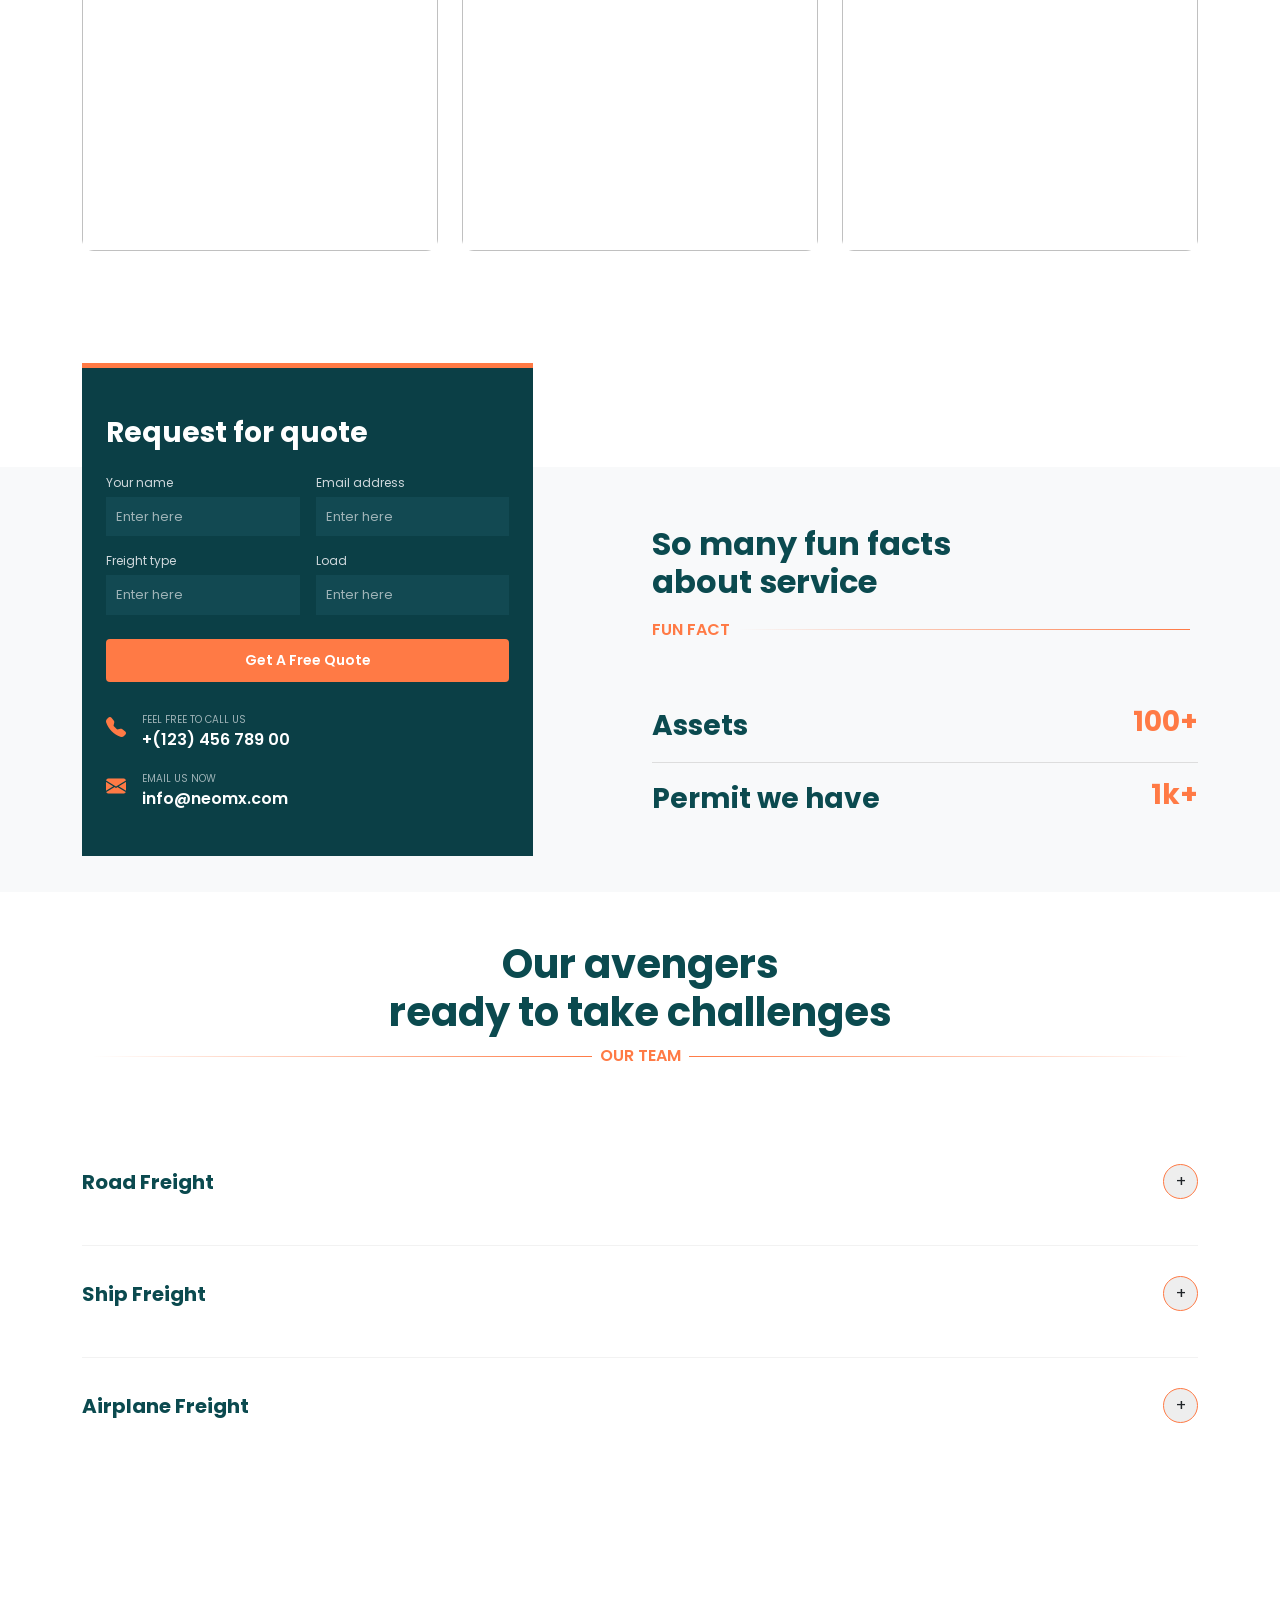
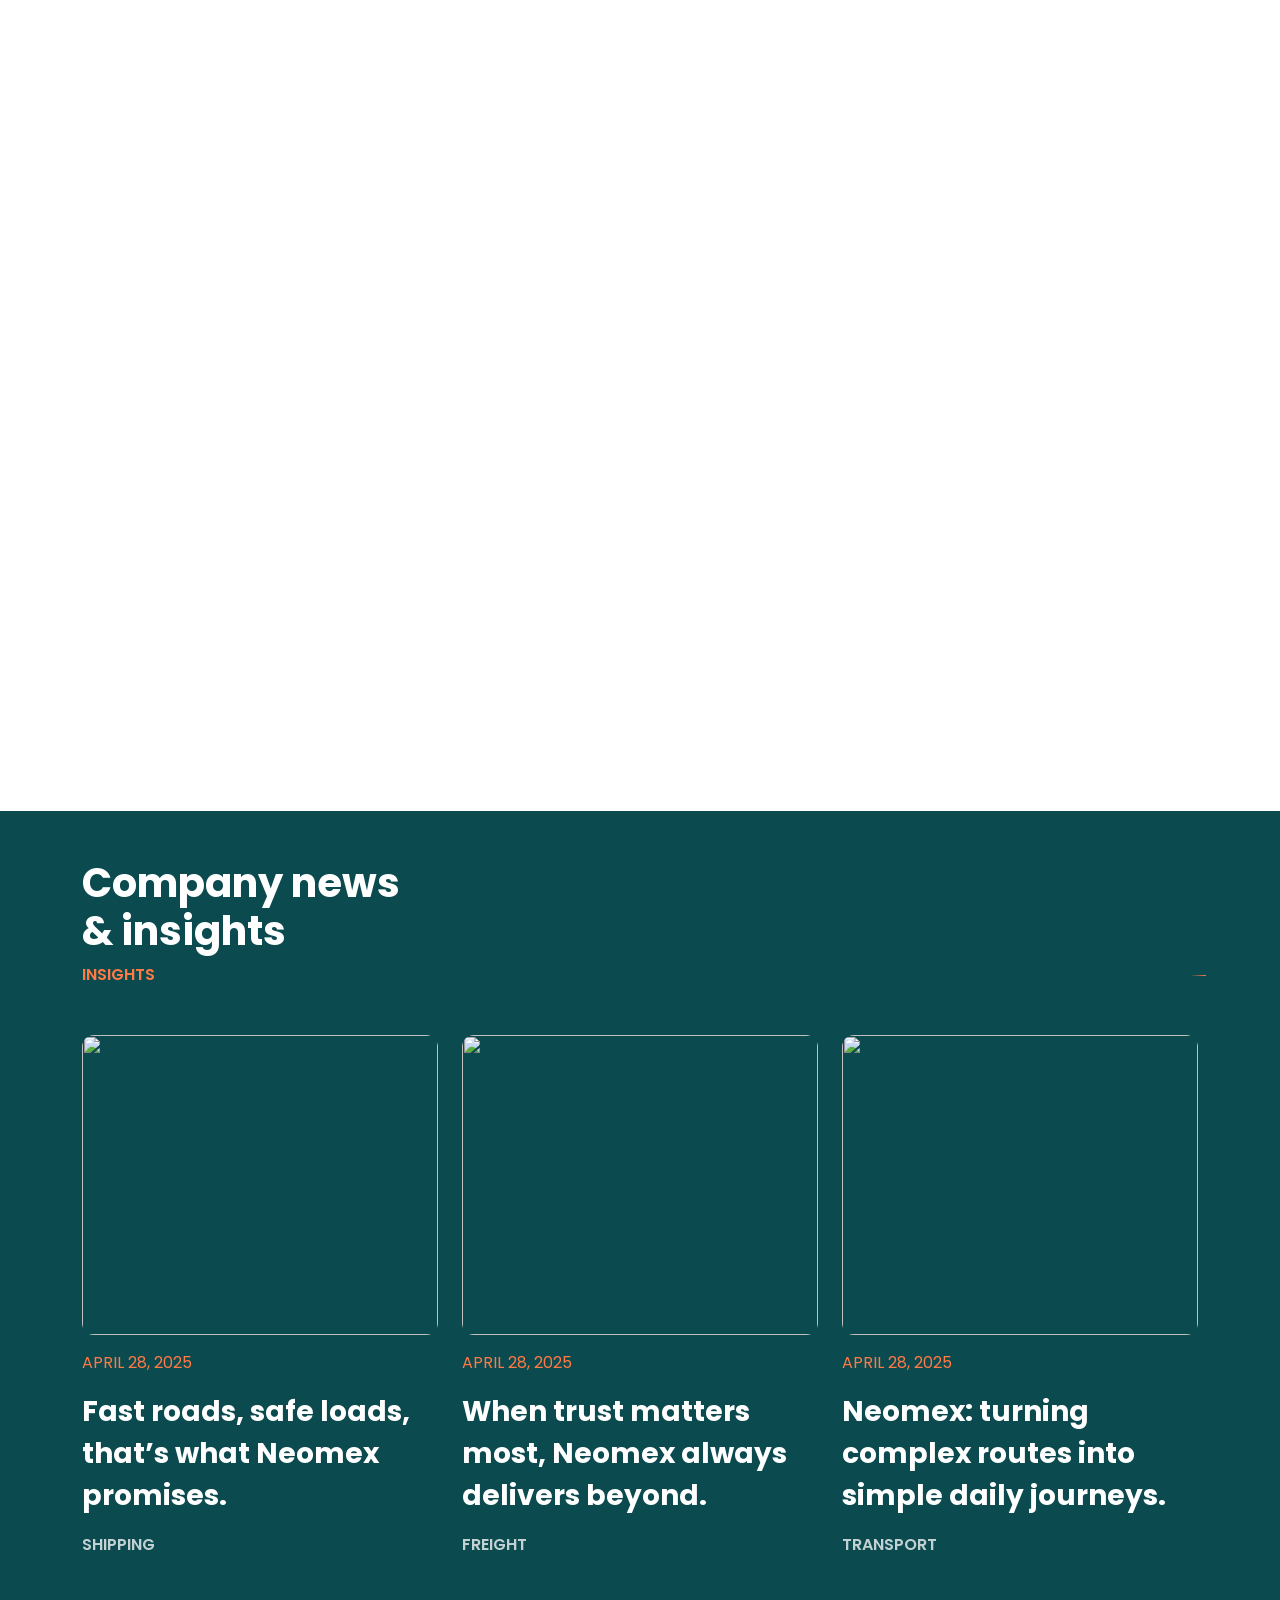
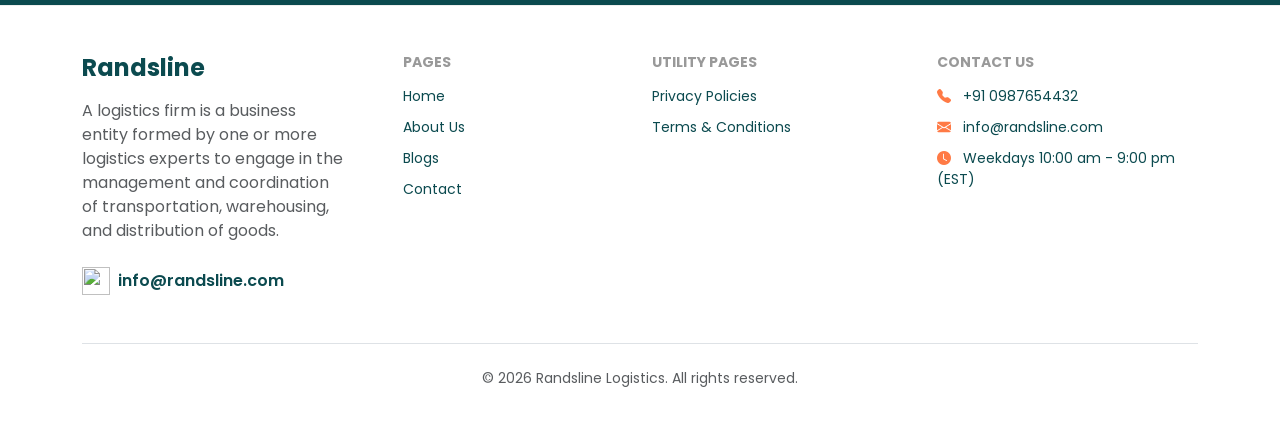
==== commit c14071ed: "abc" ====
--- a/public/index.html
+++ b/public/index.html
@@ -30,7 +30,7 @@
     <!-- LOGO -->
     <a class="navbar-brand d-flex align-items-center gap-2" href="#">
       <span class="logo-icon"></span>
-      <strong>Randsline</strong>
+      <strong class="text-uppercase"><span class="text-danger">R</span>and<span class="text-danger">s</span>line</strong>
     </a>
 
     <!-- TOGGLER -->
@@ -47,7 +47,7 @@
       <ul class="navbar-nav mx-auto text-center">
         <li class="nav-item"><a class="nav-link" href="/index.html">HOME</a></li>
         <li class="nav-item"><a class="nav-link" href="/about.html">ABOUT US</a></li>
-        <li class="nav-item"><a class="nav-link" href="#">BLOGS</a></li>
+        <!-- <li class="nav-item"><a class="nav-link" href="#">BLOGS</a></li> -->
         <li class="nav-item"><a class="nav-link" href="/contact.html">CONTACT</a></li>
       </ul>
 
@@ -66,7 +66,7 @@
 <div style="overflow: hidden;">
 <!-- HERO -->
 
-<section class="hero-section d-md-block d-none" style="height: 100vh;">
+<section class="hero-section d-md-block d-none" style="height: 130vh;">
   <div class="container-fluid px-lg-5">
     
     <div class="d-flex d-flex-column justify-content-between ">
@@ -86,7 +86,7 @@
         </button>
 
          <!-- Bottom Image (Parallax Down) -->
-        <div class="mt-4  video-wrapper">
+        <div class="mt-4  ">
           <video class="img-fluid plane-img plane-video" id="b6751199-8352-5ddf-7119-b4d3245d4e42-video" autoplay="" loop="" style="background-image:url(&quot;https://cdn.prod.website-files.com/68060a1549323df089f74646%2F692d5c39d08719d5947044d0_Untitled%20design%20%281%29_poster.0000000.jpg&quot;)" muted="" playsinline="" data-wf-ignore="true" data-object-fit="cover">
             <source src="https://cdn.prod.website-files.com/68060a1549323df089f74646%2F692d5c39d08719d5947044d0_Untitled%20design%20%281%29_mp4.mp4" data-wf-ignore="true">
             <source src="https://cdn.prod.website-files.com/68060a1549323df089f74646%2F692d5c39d08719d5947044d0_Untitled%20design%20%281%29_webm.webm" data-wf-ignore="true"></video>
@@ -99,7 +99,7 @@
     
 
       <!-- Right Image (Parallax Up) -->
-      <div class="ship-wrapper">
+      <div class="ship-wrapper me-5">
   <img src="https://cdn.prod.website-files.com/68060a1549323df089f74646/692d69cfde5cfea958e5524c_luxury-business-ship-loading-cars-shipping%201.webp"
        class="ship-img parallax-up"
        alt="Ship">
@@ -110,7 +110,7 @@
 </section>
 
 <!-- FULL WIDTH SECTION (target) -->
-<section class="d-md-block d-none container"></section>
+<!-- <section class="d-md-block d-none container"></section> -->
 
 <!-- Phone hero section -->
 <section class="hero-section d-block d-md-none">
--- a/public/style/style.css
+++ b/public/style/style.css
@@ -154,7 +154,7 @@
 
 
 .hero-title {
-    font-size: 60px;
+    font-size: 70px;
     font-weight: 700;
     line-height: 1.2;
     margin-top: 100px;
@@ -259,7 +259,7 @@
 }
 
 .plane-img {
-  max-width: 400px;
+  max-width: 550px;
   width: 100%;
   object-fit: cover;
   /* border-radius: 12px; */
@@ -328,7 +328,7 @@
 
 
 .zoomship-img{
-  width: 500px;
+  width: 600px;
   will-change: transform;
   /* transition: transform 0.2s ease; */
 }
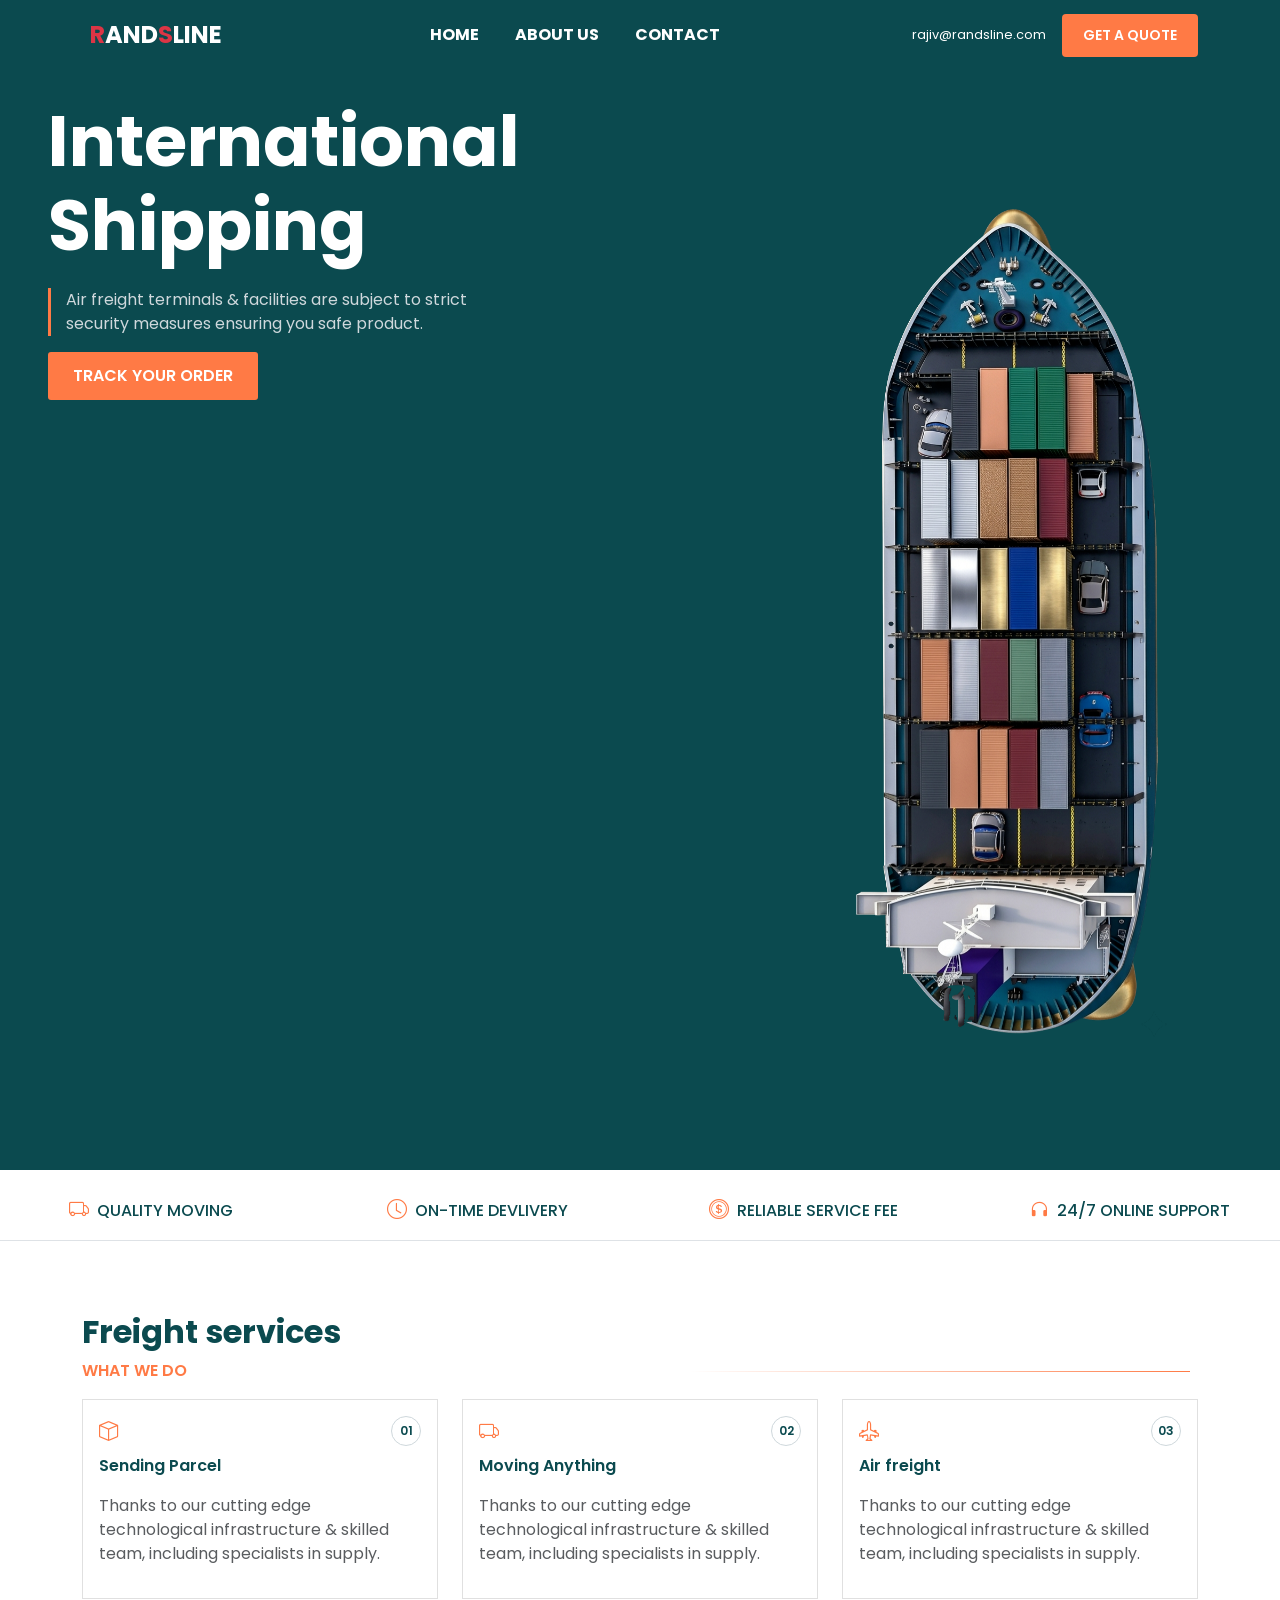
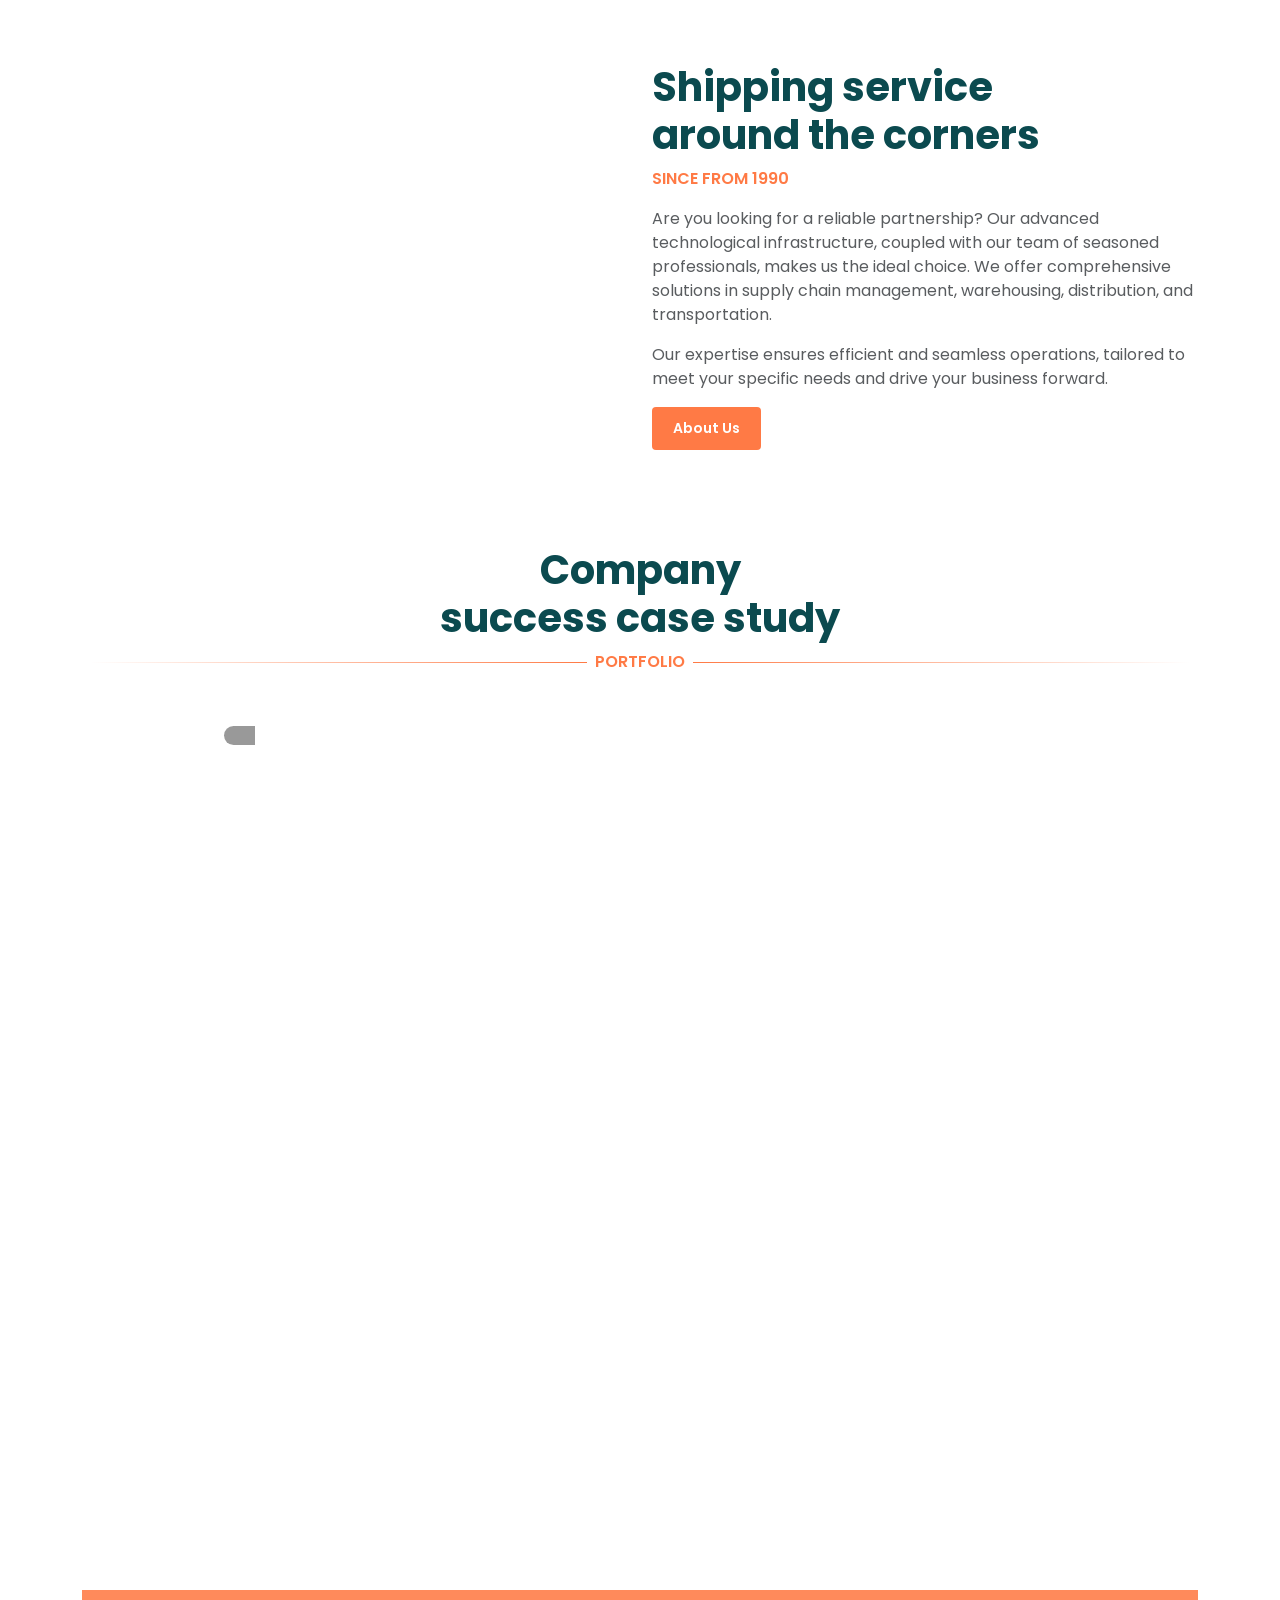
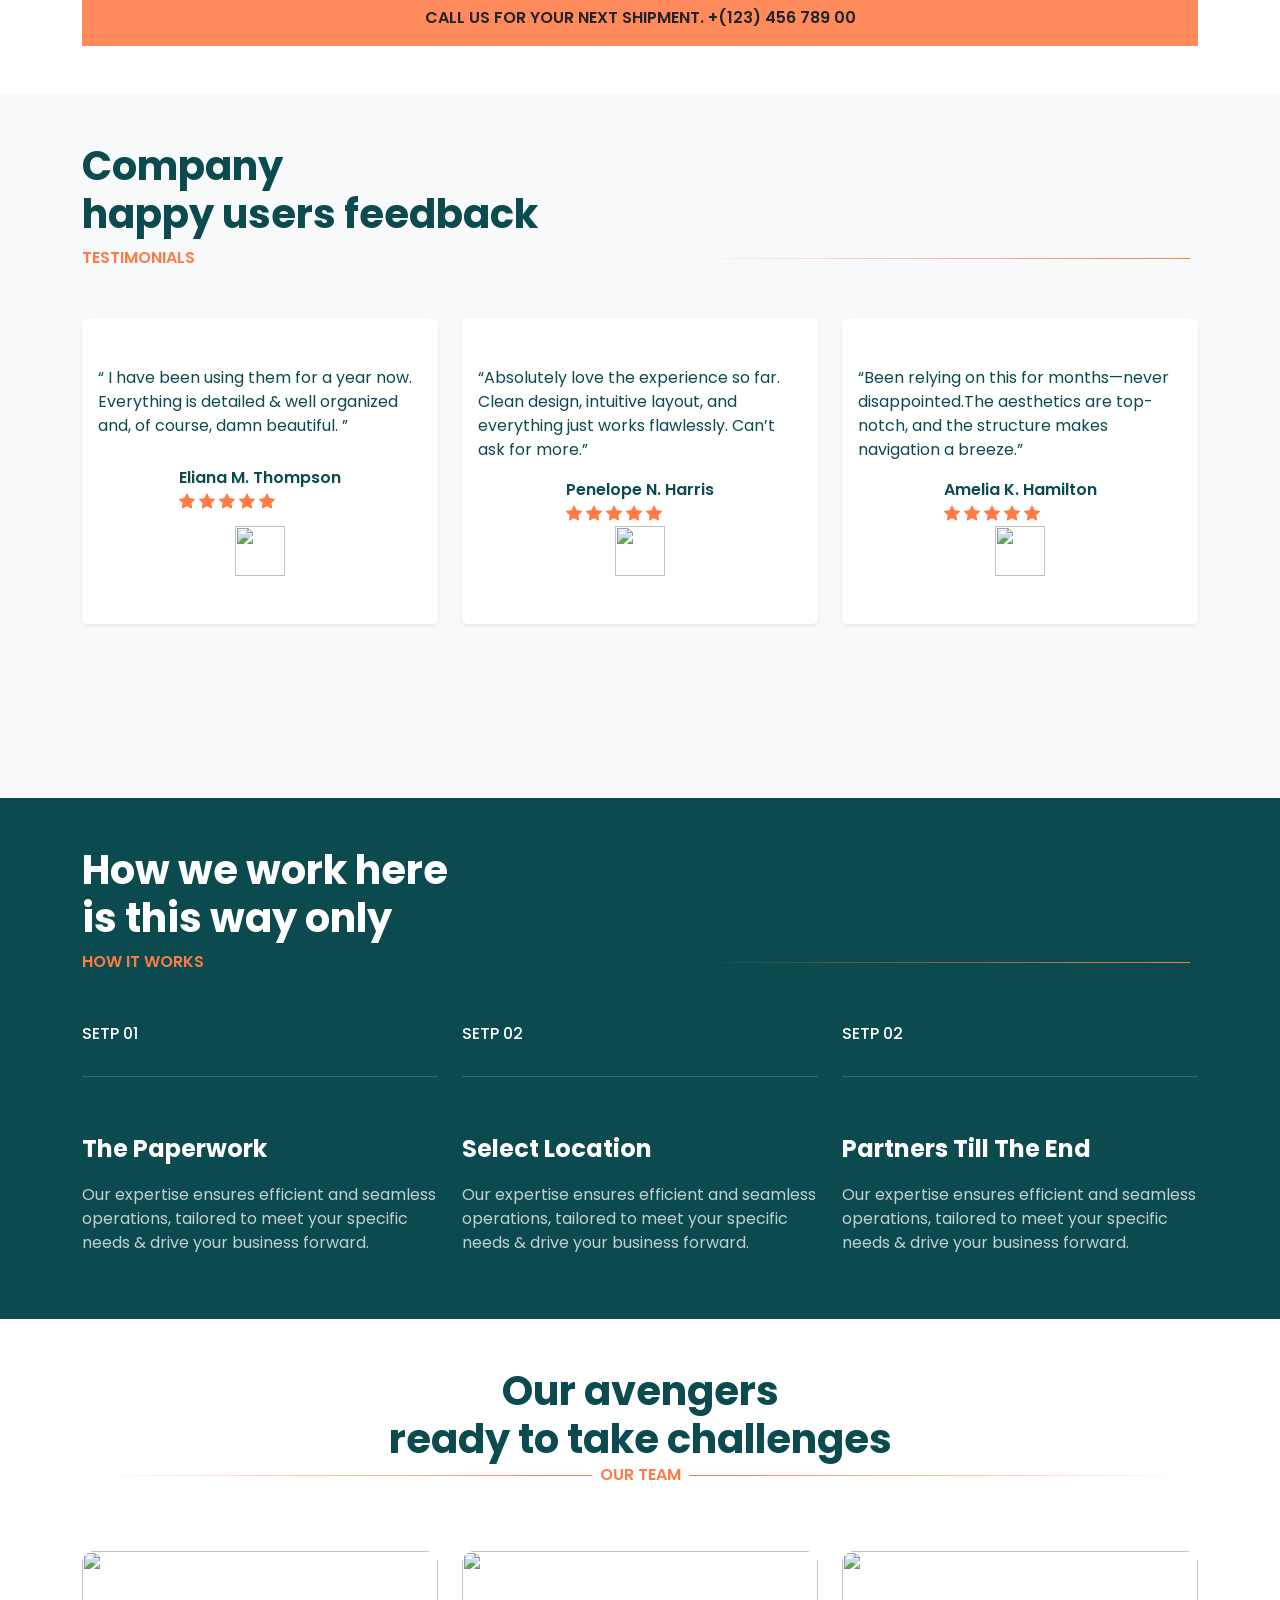
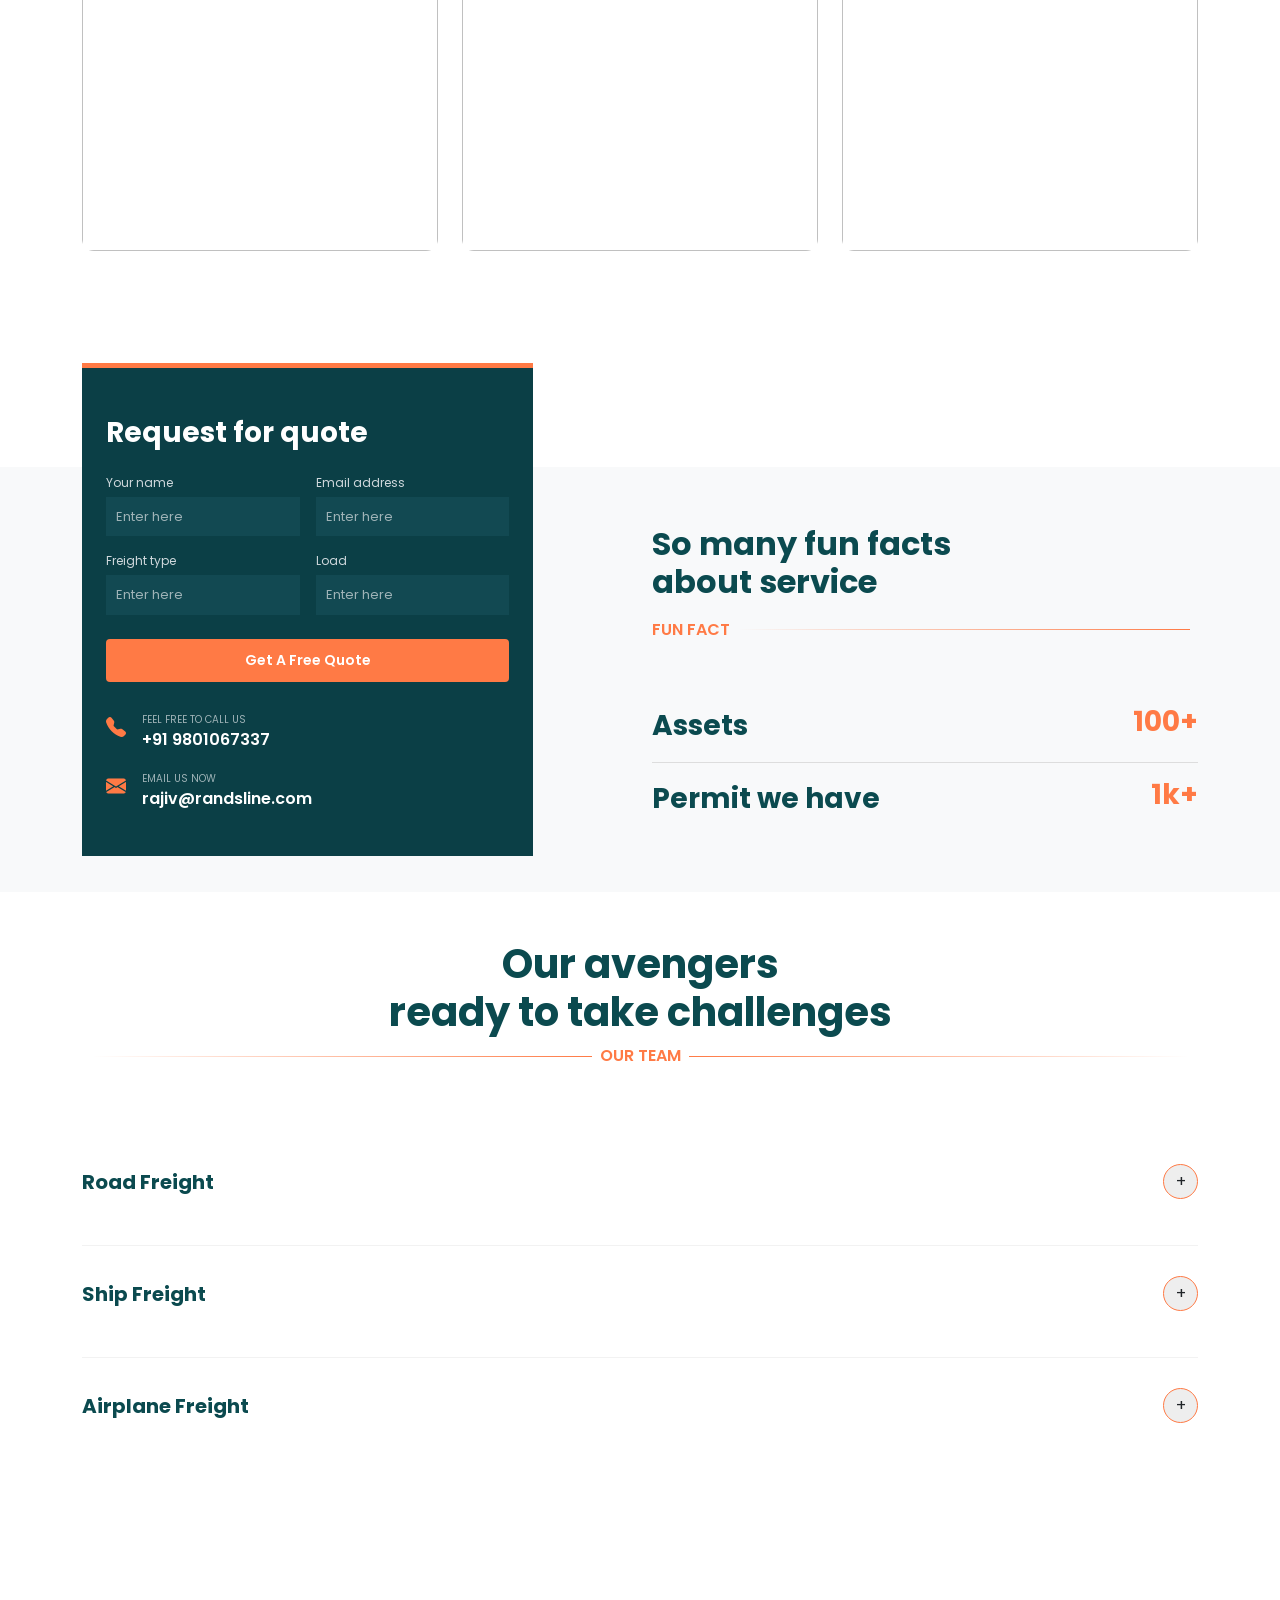
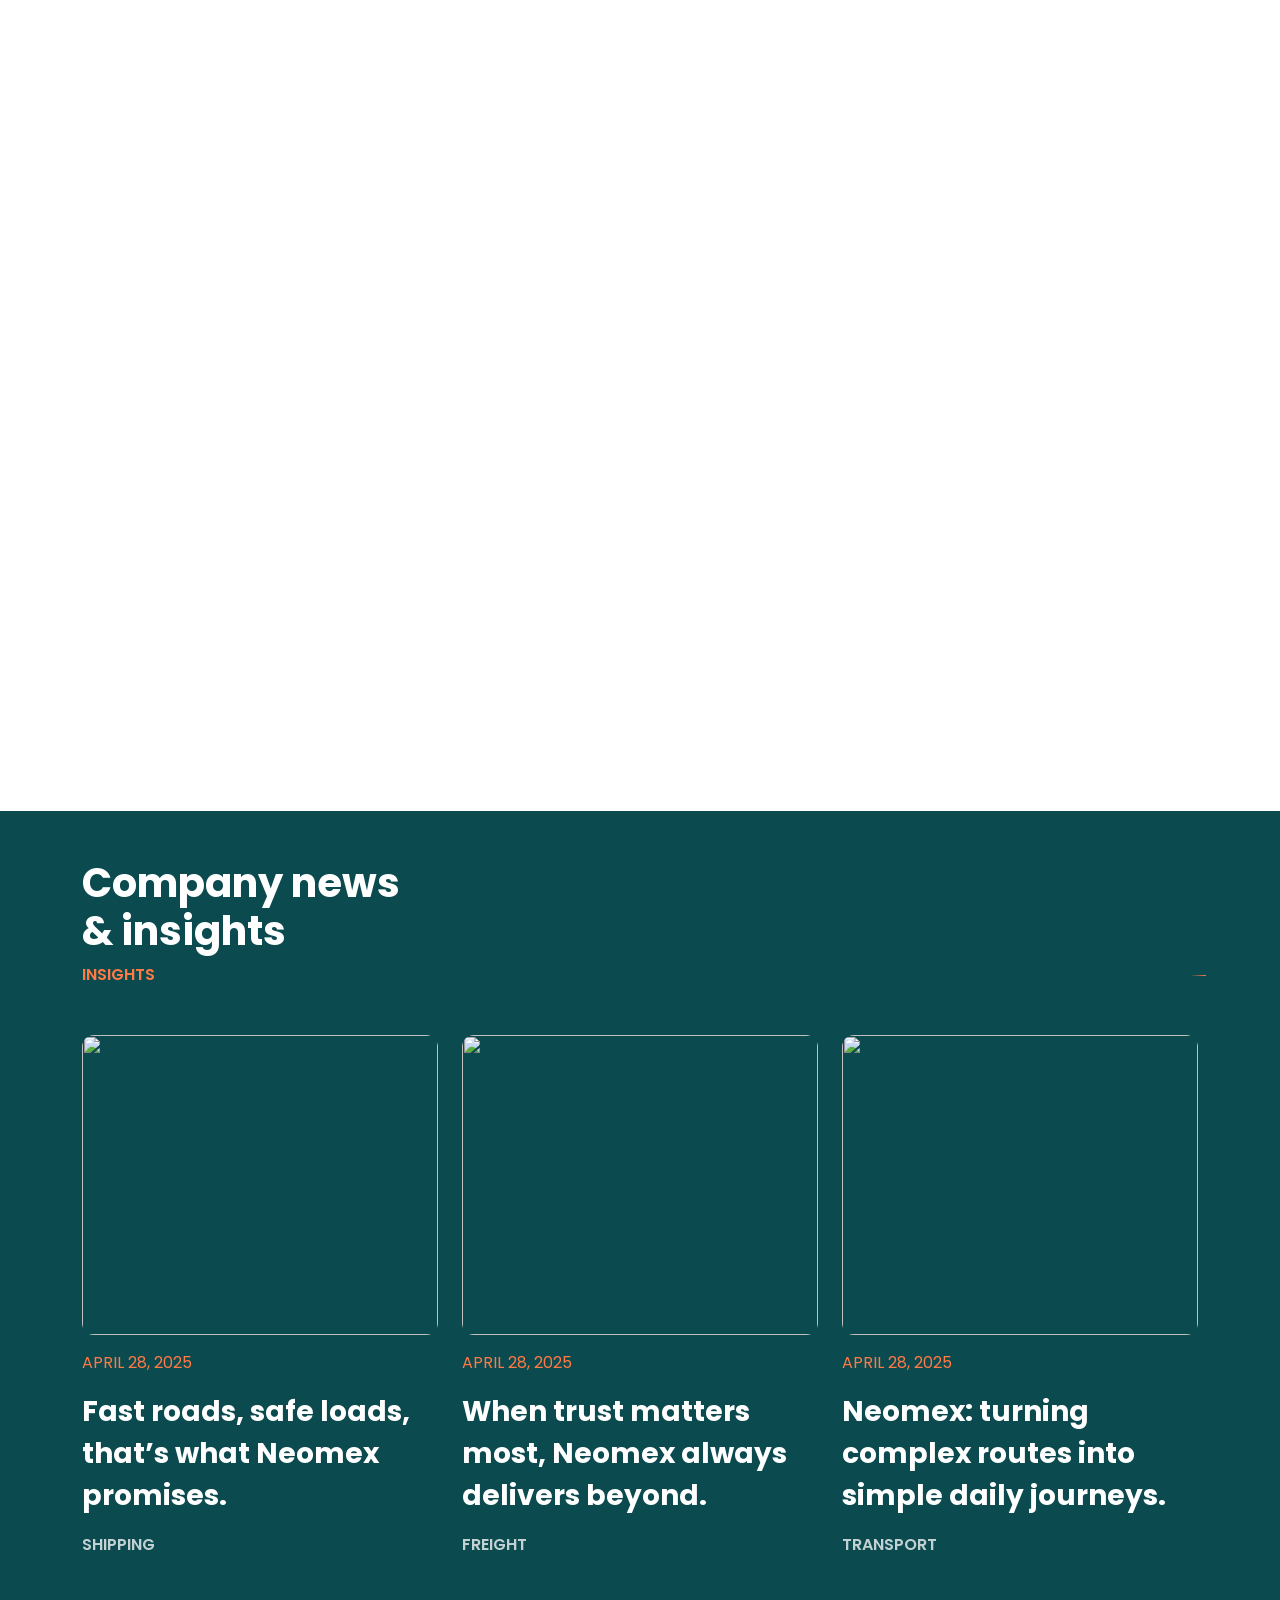
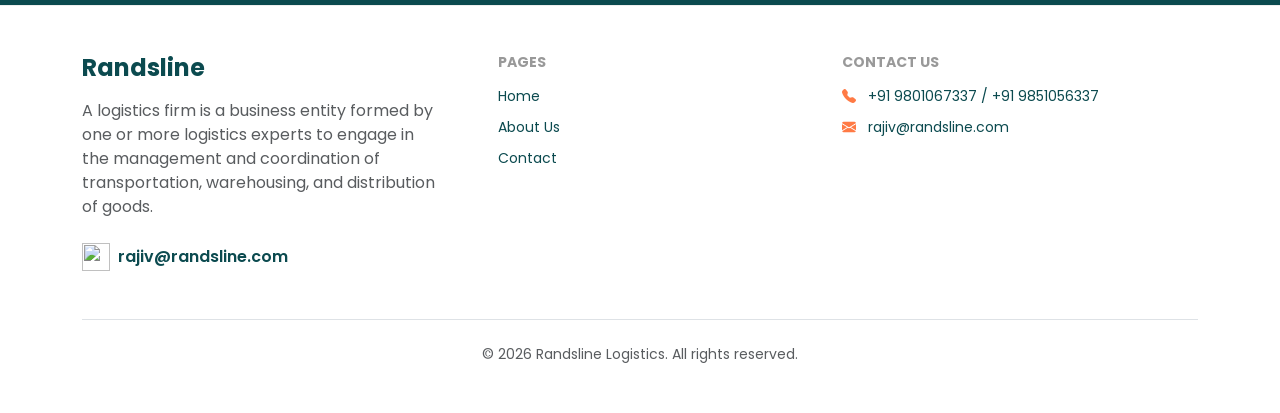
==== commit 1b7d983e: "abc" ====
--- a/public/index.html
+++ b/public/index.html
@@ -30,7 +30,7 @@
     <!-- LOGO -->
     <a class="navbar-brand d-flex align-items-center gap-2" href="#">
       <span class="logo-icon"></span>
-      <strong class="text-uppercase"><span class="text-danger">R</span>and<span class="text-danger">s</span>line</strong>
+      <strong class="text-uppercase fs-4"><span class="text-danger">R</span>and<span class="text-danger">s</span>line</strong>
     </a>
 
     <!-- TOGGLER -->
@@ -53,8 +53,11 @@
 
       <!-- RIGHT SIDE -->
       <div class="d-lg-flex align-items-center gap-3 text-center mt-3 mt-lg-0">
-        <span class="email-text d-none d-lg-block">info@randsline.com</span>
-        <a href="#" class="btn quote-btn">GET A QUOTE</a>
+        <a href="mailto:rajiv@randsline.com" target="_blank" class="d-flex align-items-center text-decoration-none fs-8 text-white">
+         rajiv@randsline.com
+        </a>
+        <!-- <span class="email-text d-none d-lg-block">rajiv@randsline.com</span> -->
+        <a href="/contact.html" class="btn quote-btn">GET A QUOTE</a>
       </div>
 
     </div>
@@ -81,15 +84,15 @@
           security measures ensuring you safe product.
         </div>
 
-        <button class="btn track-btn mt-3">
+        <a href="/contact.html" class="btn track-btn mt-3">
           TRACK YOUR ORDER
-        </button>
+        </a>
 
          <!-- Bottom Image (Parallax Down) -->
         <div class="mt-4  ">
           <video class="img-fluid plane-img plane-video" id="b6751199-8352-5ddf-7119-b4d3245d4e42-video" autoplay="" loop="" style="background-image:url(&quot;https://cdn.prod.website-files.com/68060a1549323df089f74646%2F692d5c39d08719d5947044d0_Untitled%20design%20%281%29_poster.0000000.jpg&quot;)" muted="" playsinline="" data-wf-ignore="true" data-object-fit="cover">
-            <source src="https://cdn.prod.website-files.com/68060a1549323df089f74646%2F692d5c39d08719d5947044d0_Untitled%20design%20%281%29_mp4.mp4" data-wf-ignore="true">
-            <source src="https://cdn.prod.website-files.com/68060a1549323df089f74646%2F692d5c39d08719d5947044d0_Untitled%20design%20%281%29_webm.webm" data-wf-ignore="true"></video>
+            <source src="./img/plane.mp4" data-wf-ignore="true">
+            <!-- <source src="https://cdn.prod.website-files.com/68060a1549323df089f74646%2F692d5c39d08719d5947044d0_Untitled%20design%20%281%29_webm.webm" data-wf-ignore="true"></video> -->
           <!-- <img src="img/plane.png"
                class="img-fluid plane-img "
                alt="Plane"> -->
@@ -100,7 +103,7 @@
 
       <!-- Right Image (Parallax Up) -->
       <div class="ship-wrapper me-5">
-  <img src="https://cdn.prod.website-files.com/68060a1549323df089f74646/692d69cfde5cfea958e5524c_luxury-business-ship-loading-cars-shipping%201.webp"
+  <img src="./img/fina ship.png" 
        class="ship-img parallax-up"
        alt="Ship">
 </div>
@@ -224,7 +227,7 @@
       <p class="text-muted">Are you looking for a reliable partnership? Our advanced technological infrastructure, coupled with our team of seasoned professionals, makes us the ideal choice. We offer comprehensive solutions in supply chain management, warehousing, distribution, and transportation.</p>
       <p class="text-muted">Our expertise ensures efficient and seamless operations, tailored to meet your specific needs and drive your business forward.</p>
 
-      <a href="#" class="btn quote-btn">About Us</a>
+      <a href="/about.html" class="btn quote-btn">About Us</a>
     </div>
   </div>
 </section>
@@ -552,6 +555,9 @@
 <!-- Conact -->
  <section class="contact-section py-3 bg-light position-relative" style="margin-top: 200px;">
   <div class="container">
+    <form action="https://formeasy-tt5oyjktnq-uc.a.run.app/submit"method="POST">
+          
+      <input type="hidden" name="access_key" value="6cf21c55-5aa8-4f29-a53d-aaa99a98a4b4">
     <div class="row align-items-center">
 
       <!-- LEFT FORM -->
@@ -563,19 +569,19 @@
           <div class="row g-3">
             <div class="col-6">
               <label>Your name</label>
-              <input type="text" placeholder="Enter here">
+              <input type="text" name="name" placeholder="Enter here">
             </div>
             <div class="col-6">
               <label>Email address</label>
-              <input type="email" placeholder="Enter here">
+              <input type="email" name="email" placeholder="Enter here">
             </div>
             <div class="col-6">
               <label>Freight type</label>
-              <input type="text" placeholder="Enter here">
+              <input type="text" name="frieght" placeholder="Enter here">
             </div>
             <div class="col-6">
               <label>Load</label>
-              <input type="text" placeholder="Enter here">
+              <input type="text" name="load" placeholder="Enter here">
             </div>
           </div>
 
@@ -587,7 +593,7 @@
               <i class="bi bi-telephone-fill me-3"></i>
               <div>
                 <small>FEEL FREE TO CALL US</small>
-                <h6 class="mb-0">+(123) 456 789 00</h6>
+                <h6 class="mb-0">+91 9801067337</h6>
               </div>
             </div>
 
@@ -595,7 +601,7 @@
               <i class="bi bi-envelope-fill me-3"></i>
               <div>
                 <small>EMAIL US NOW</small>
-                <h6 class="mb-0">info@neomx.com</h6>
+                <h6 class="mb-0">rajiv@randsline.com</h6>
               </div>
             </div>
           </div>
@@ -634,6 +640,8 @@
       </div>
 
     </div>
+
+    </form>
   </div>
 </section>
 
@@ -873,54 +881,54 @@
     <div class="row gy-4">
 
       <!-- LEFT -->
-      <div class="col-12 col-lg-3">
+      <div class="col-12 col-lg-4">
         <h4 class="fw-bold text-pr-dark mb-3">Randsline</h4>
 
         <p class="text-muted mb-4">
           A logistics firm is a business entity formed by one or more logistics experts to engage in the management and coordination of transportation, warehousing, and distribution of goods.
         </p>
 
-        <a href="#" class="d-flex align-items-center text-decoration-none fw-semibold text-pr-dark">
+        <a href="mailto:rajiv@randsline.com" target="_blank" class="d-flex align-items-center text-decoration-none fw-semibold text-pr-dark">
           <img src="https://cdn.prod.website-files.com/68060a1549323df089f74646/68067bf53c69b3d0ea47bf91_Email.png"
                style="width: 28px; height: 28px;"
                class="me-2" alt="">
-          info@randsline.com
+         rajiv@randsline.com
         </a>
       </div>
 
       <!-- PAGES -->
-      <div class="col-6 col-lg-3 ps-5">
+      <div class="col-6 col-lg-4 ps-5">
         <h6 class="footer-title">Pages</h6>
         <ul class="list-unstyled footer-links">
-          <li><a href="#">Home</a></li>
-          <li><a href="#">About Us</a></li>
-          <li><a href="#">Blogs</a></li>
-          <li><a href="#">Contact</a></li>
+          <li><a href="/index.html">Home</a></li>
+          <li><a href="/about.html">About Us</a></li>
+          <!-- <li><a href="#">Blogs</a></li> -->
+          <li><a href="/contact.html">Contact</a></li>
         </ul>
       </div>
 
       <!-- UTILITIES -->
-      <div class="col-6 col-lg-3">
+      <!-- <div class="col-6 col-lg-3">
         <h6 class="footer-title">Utility Pages</h6>
         <ul class="list-unstyled footer-links">
           <li><a href="#">Privacy Policies</a></li>
           <li><a href="#">Terms & Conditions</a></li>
         </ul>
-      </div>
+      </div> -->
 
       <!-- CONTACT -->
-      <div class="col-12 col-lg-3">
+      <div class="col-12 col-lg-4">
         <h6 class="footer-title">Contact Us</h6>
         <ul class="list-unstyled footer-links">
           <li>
-            <i class="bi bi-telephone-fill me-2 text-pr"></i> +91 0987654432
+            <i class="bi bi-telephone-fill me-2 text-pr"></i> +91 9801067337 / +91 9851056337
           </li>
           <li>
-            <i class="bi bi-envelope-fill me-2 text-pr"></i> info@randsline.com
+            <i class="bi bi-envelope-fill me-2 text-pr"></i> rajiv@randsline.com
           </li>
-          <li>
+          <!-- <li>
             <i class="bi bi-clock-fill me-2 text-pr"></i> Weekdays 10:00 am - 9:00 pm (EST)
-          </li>
+          </li> -->
         </ul>
       </div>
 
--- a/public/style/style.css
+++ b/public/style/style.css
@@ -70,7 +70,7 @@
 /* LINKS */
 .nav-link {
   color: #fff !important;
-  font-weight: 500;
+  font-weight: 650;
   margin: 0 10px;
   transition: 0.3s;
 }
@@ -800,8 +800,11 @@
   width: 100%;
   min-height: 100vh;
 
-  background: url('https://cdn.prod.website-files.com/68060a1549323df089f74646/680d0c4b14e9b0b83cc3b2bf_many-container-box-logistic-business-cargo-dock%201%20(1).webp') center/cover no-repeat;
-  
+  background-image: url('/img/container.png');
+  background-position: center;
+  background-size: cover;
+  background-repeat: no-repeat;
+
   display: flex;
   align-items: center;
   justify-content: center;
@@ -1083,4 +1086,119 @@
   .map-box {
     height: 300px;
   }
-}+}
+
+
+
+/* About */
+
+ /* Core Section Layout */
+    .about-section {
+      padding: 80px 0;
+    }
+
+    /* Left Side: Brand Card Frame */
+    .brand-story-card {
+      border: 8px solid #dbdbdb; /* Signature thick grey frame */
+      padding: 45px;
+      background-color: #ffffff;
+      box-shadow: 0 10px 30px rgba(0, 0, 0, 0.02);
+    }
+
+    .brand-established {
+      color: #e66e45; /* Coral Accent */
+      font-size: 2.5rem;
+      font-weight: 700;
+      margin-bottom: 10px;
+    }
+
+    .brand-title {
+      color: #0d4b43; /* Deep Teal */
+      font-size: 1.8rem;
+      font-weight: 700;
+      margin-bottom: 25px;
+      line-height: 1.3;
+    }
+
+    .brand-text {
+      color: #555555;
+      font-size: 1.05rem;
+      line-height: 1.8;
+    }
+
+    /* Right Side: Feature Grid & Image */
+    .about-img-wrapper {
+      margin-bottom: 40px;
+    }
+
+    .about-img {
+      width: 100%;
+      height: auto;
+      object-fit: cover;
+      border-radius: 4px;
+    }
+
+    .strengths-heading {
+      color: #0d4b43;
+      font-size: 1.5rem;
+      font-weight: 700;
+      margin-bottom: 25px;
+      position: relative;
+      padding-bottom: 10px;
+    }
+
+    /* Subtle underline accent for the strengths header */
+    .strengths-heading::after {
+      content: '';
+      position: absolute;
+      left: 0;
+      bottom: 0;
+      width: 50px;
+      height: 3px;
+      background-color: #e66e45;
+    }
+
+    /* Strength List Item Layout */
+    .strength-item {
+      margin-bottom: 20px;
+      display: flex;
+      align-items: start;
+    }
+
+    /* Custom Bullet Design matching your color scheme */
+    .strength-bullet {
+      width: 8px;
+      height: 8px;
+      background-color: #e66e45;
+      border-radius: 50%;
+      margin-top: 9px;
+      margin-right: 15px;
+      flex-shrink: 0;
+    }
+
+    .strength-title {
+      font-weight: 700;
+      color: #0d4b43;
+      font-size: 1.05rem;
+    }
+
+    .strength-desc {
+      color: #666666;
+      font-size: 0.95rem;
+      margin-top: 2px;
+      line-height: 1.5;
+    }
+
+    /* Responsive adjustments for cleaner flow on small viewports */
+    @media (max-width: 767.98px) {
+      .brand-story-card {
+        border-width: 4px;
+        padding: 25px;
+      }
+      .brand-established {
+        font-size: 2rem;
+      }
+      .brand-title {
+        font-size: 1.5rem;
+      }
+    }
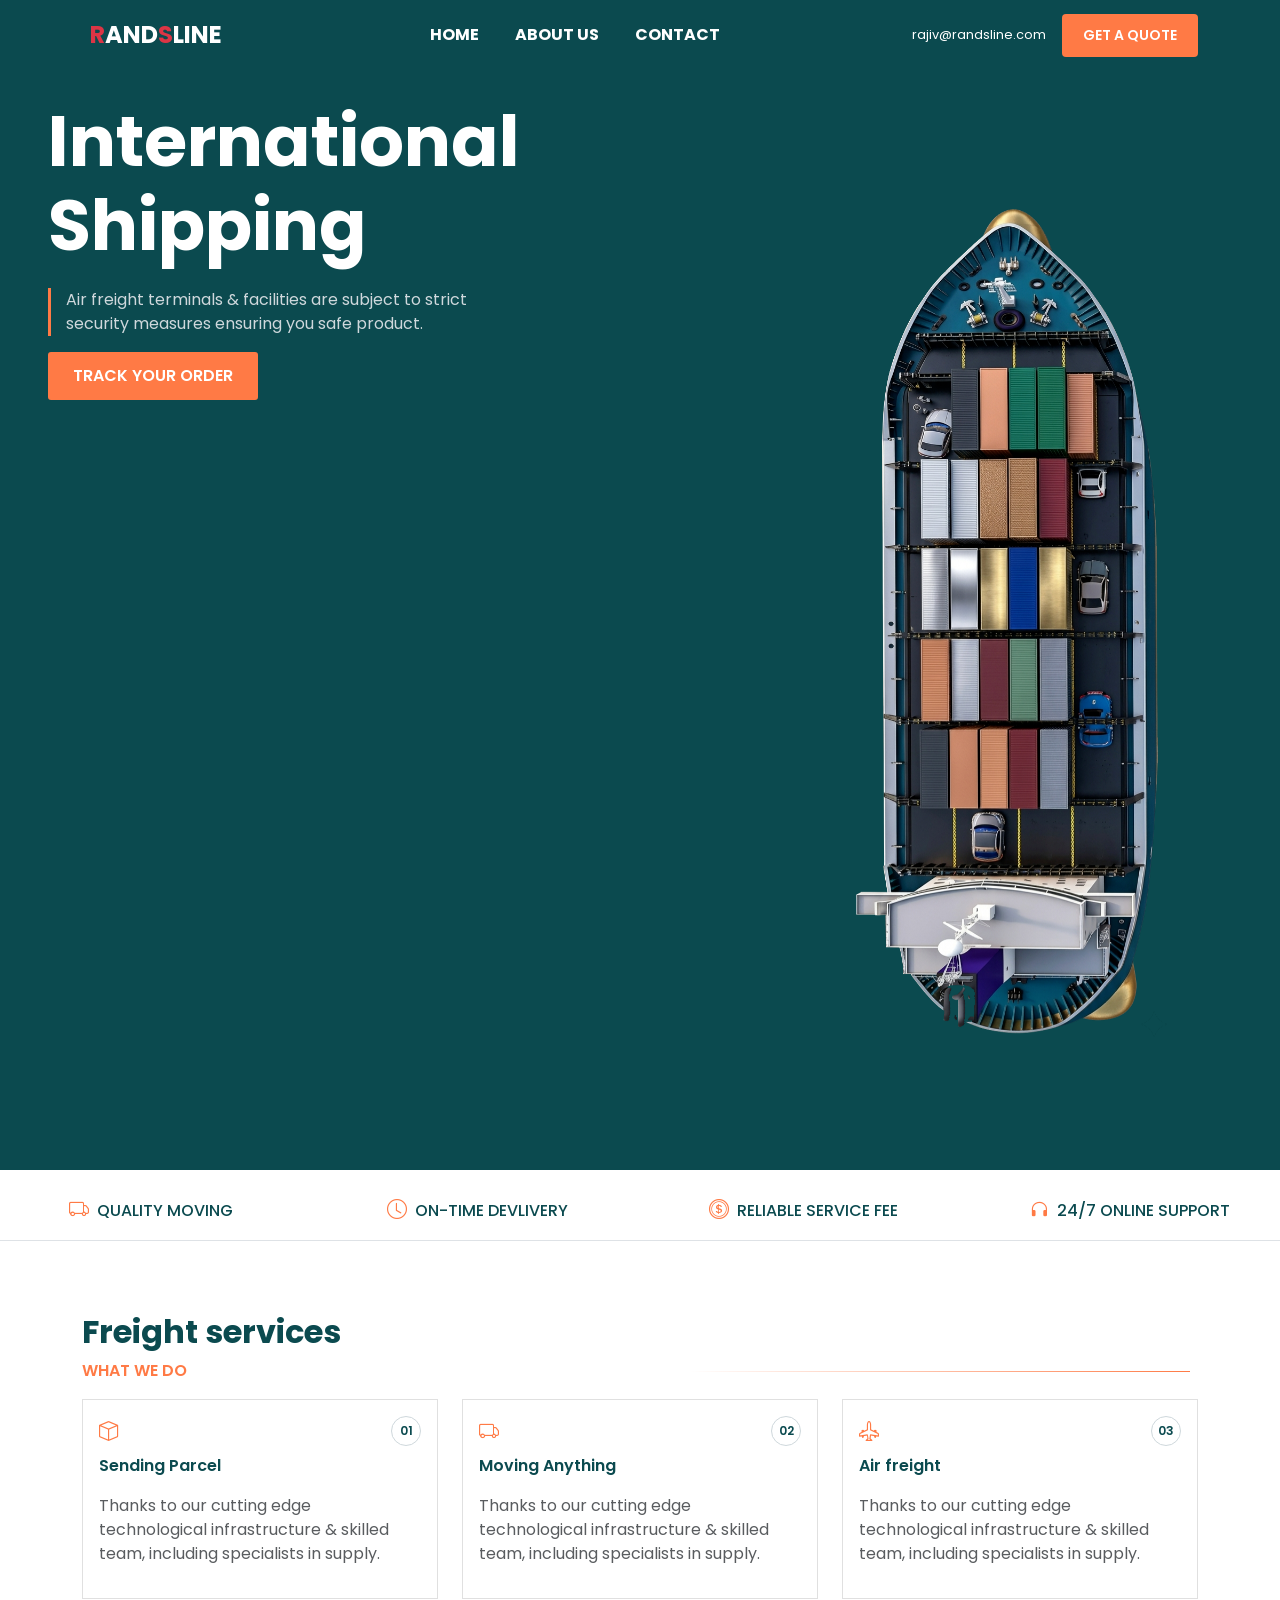
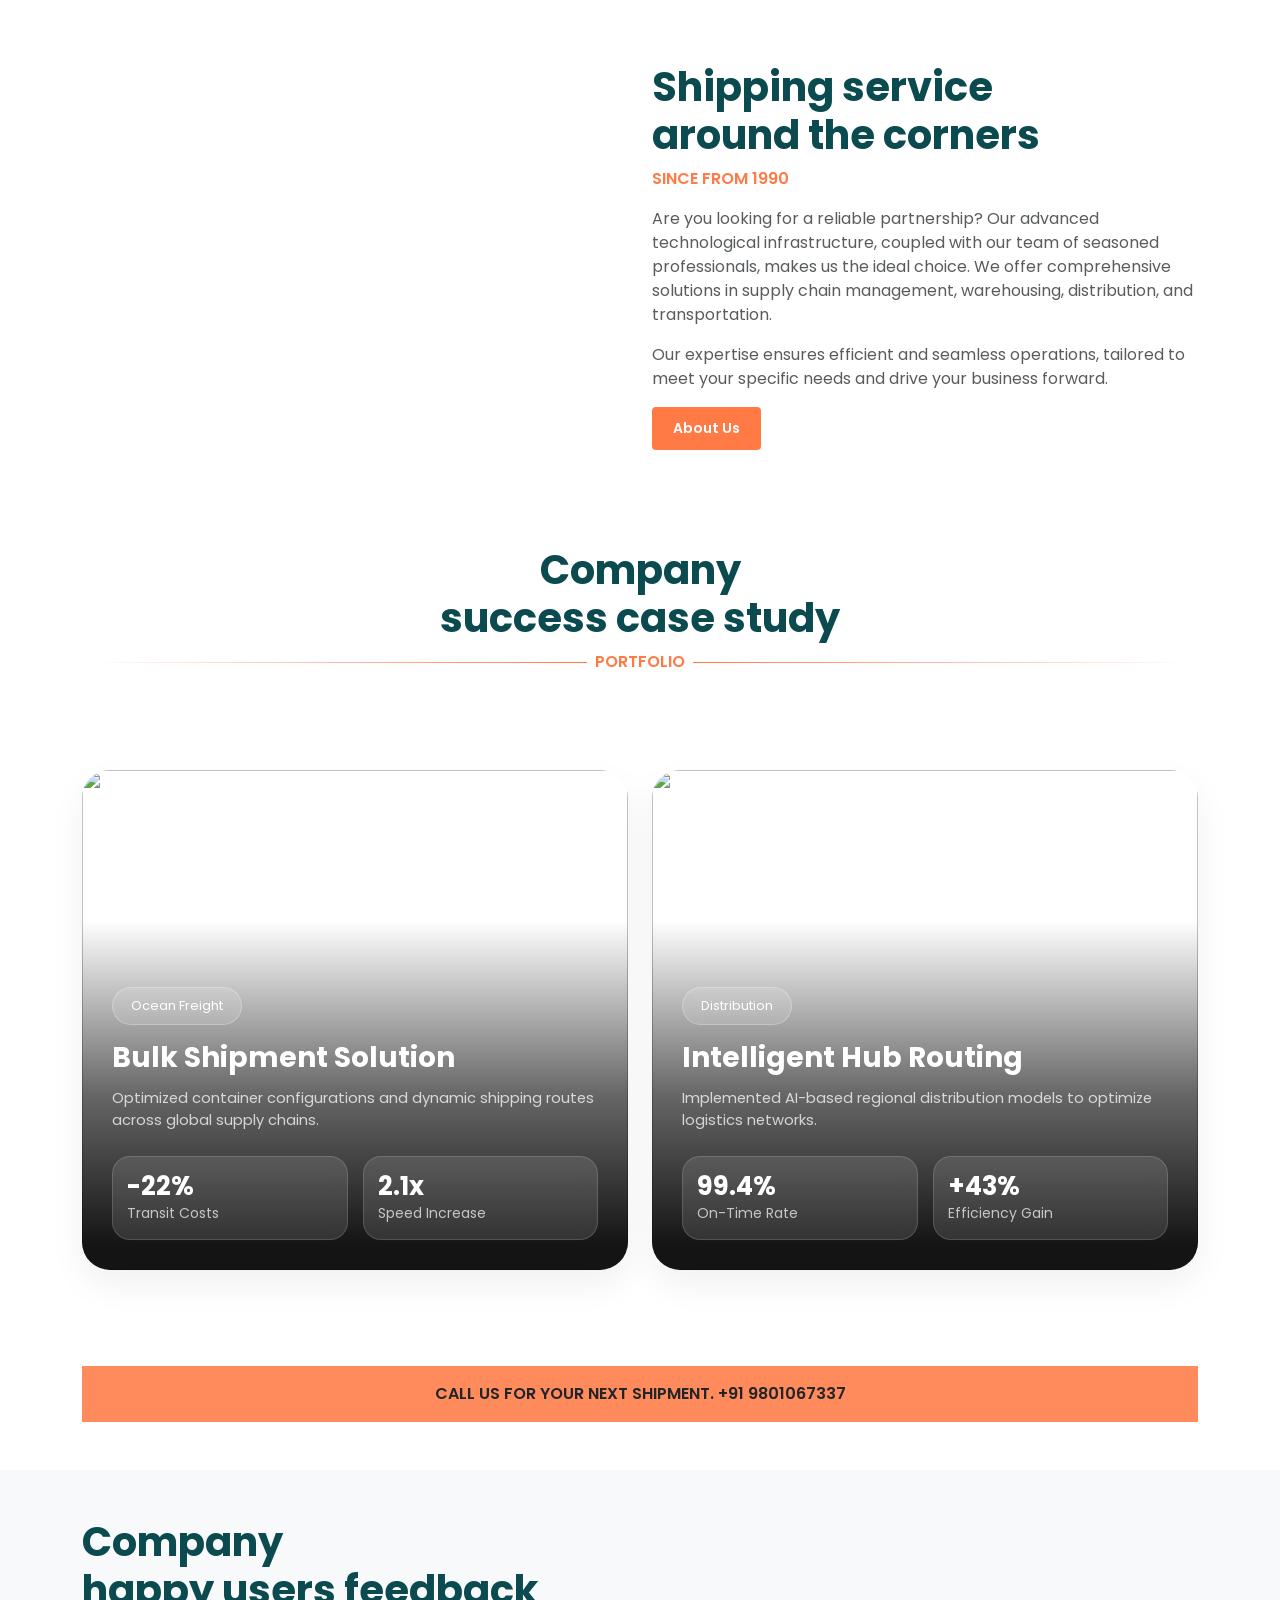
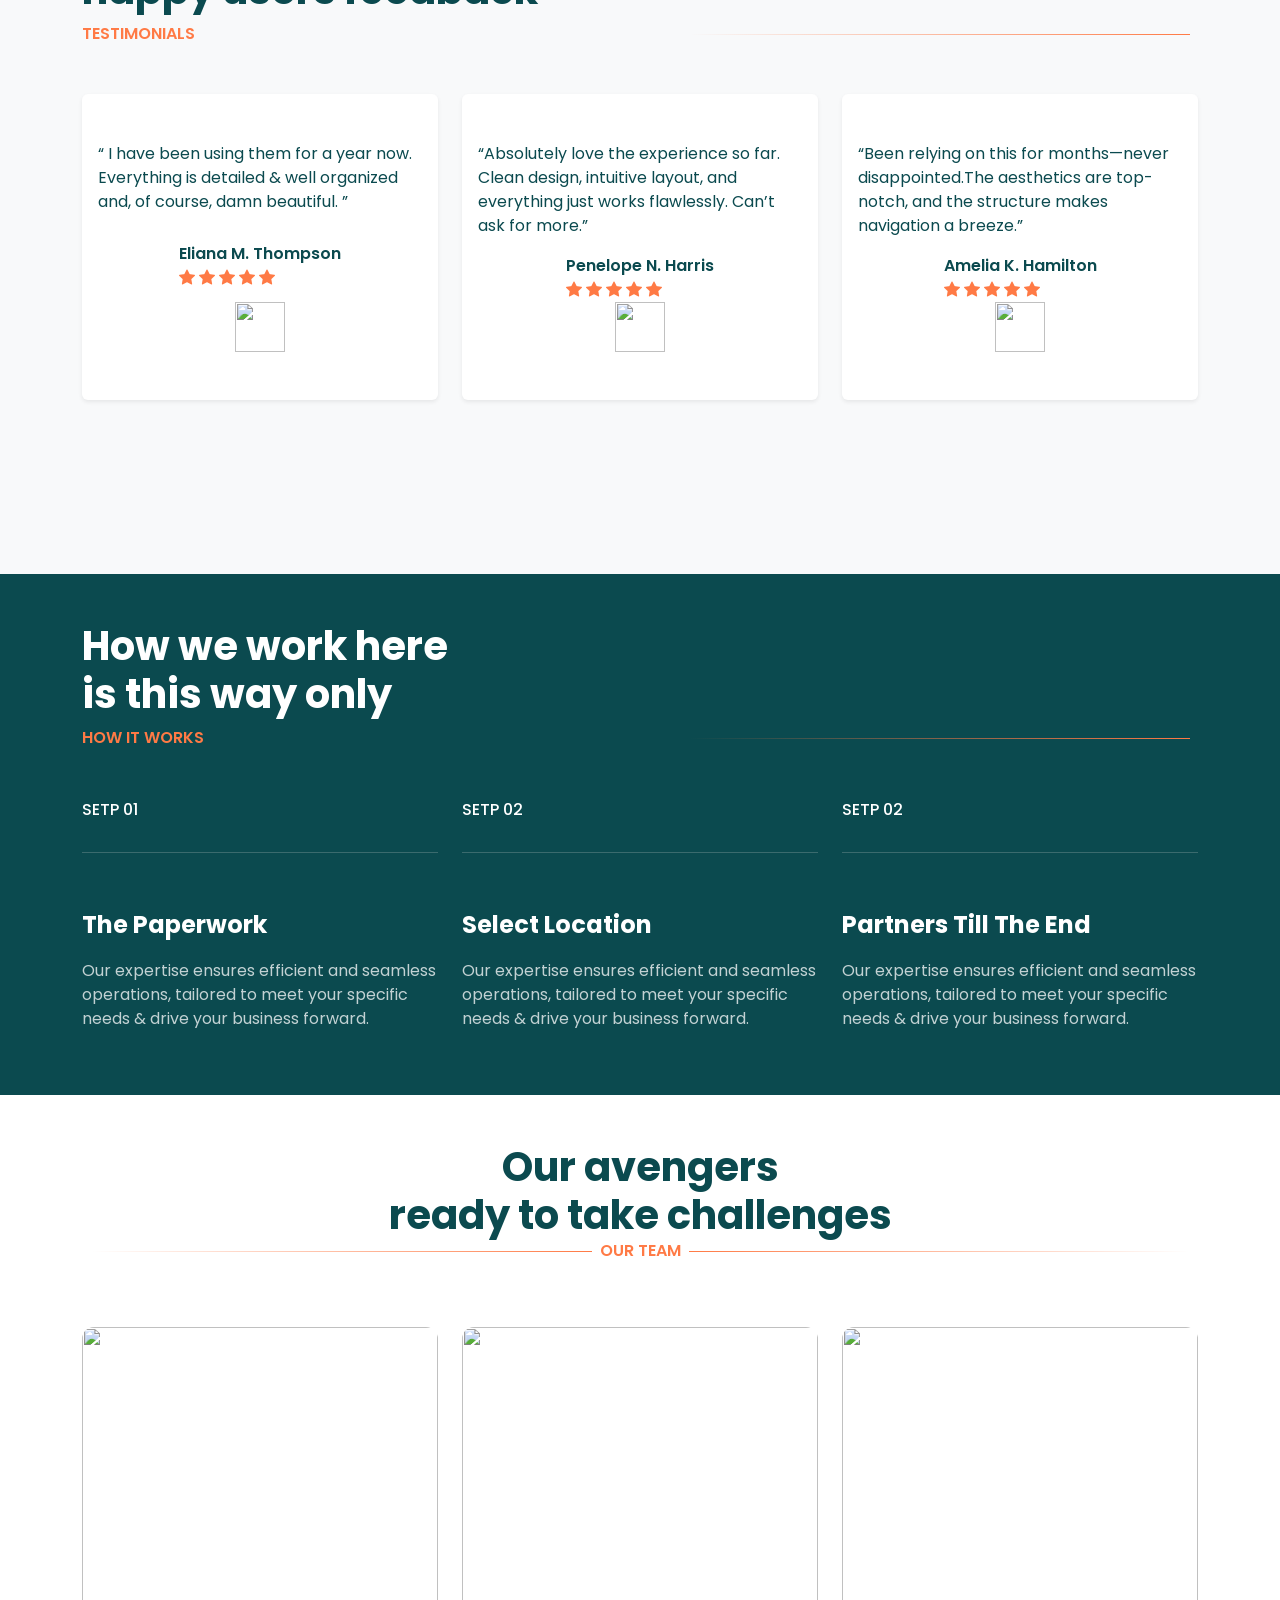
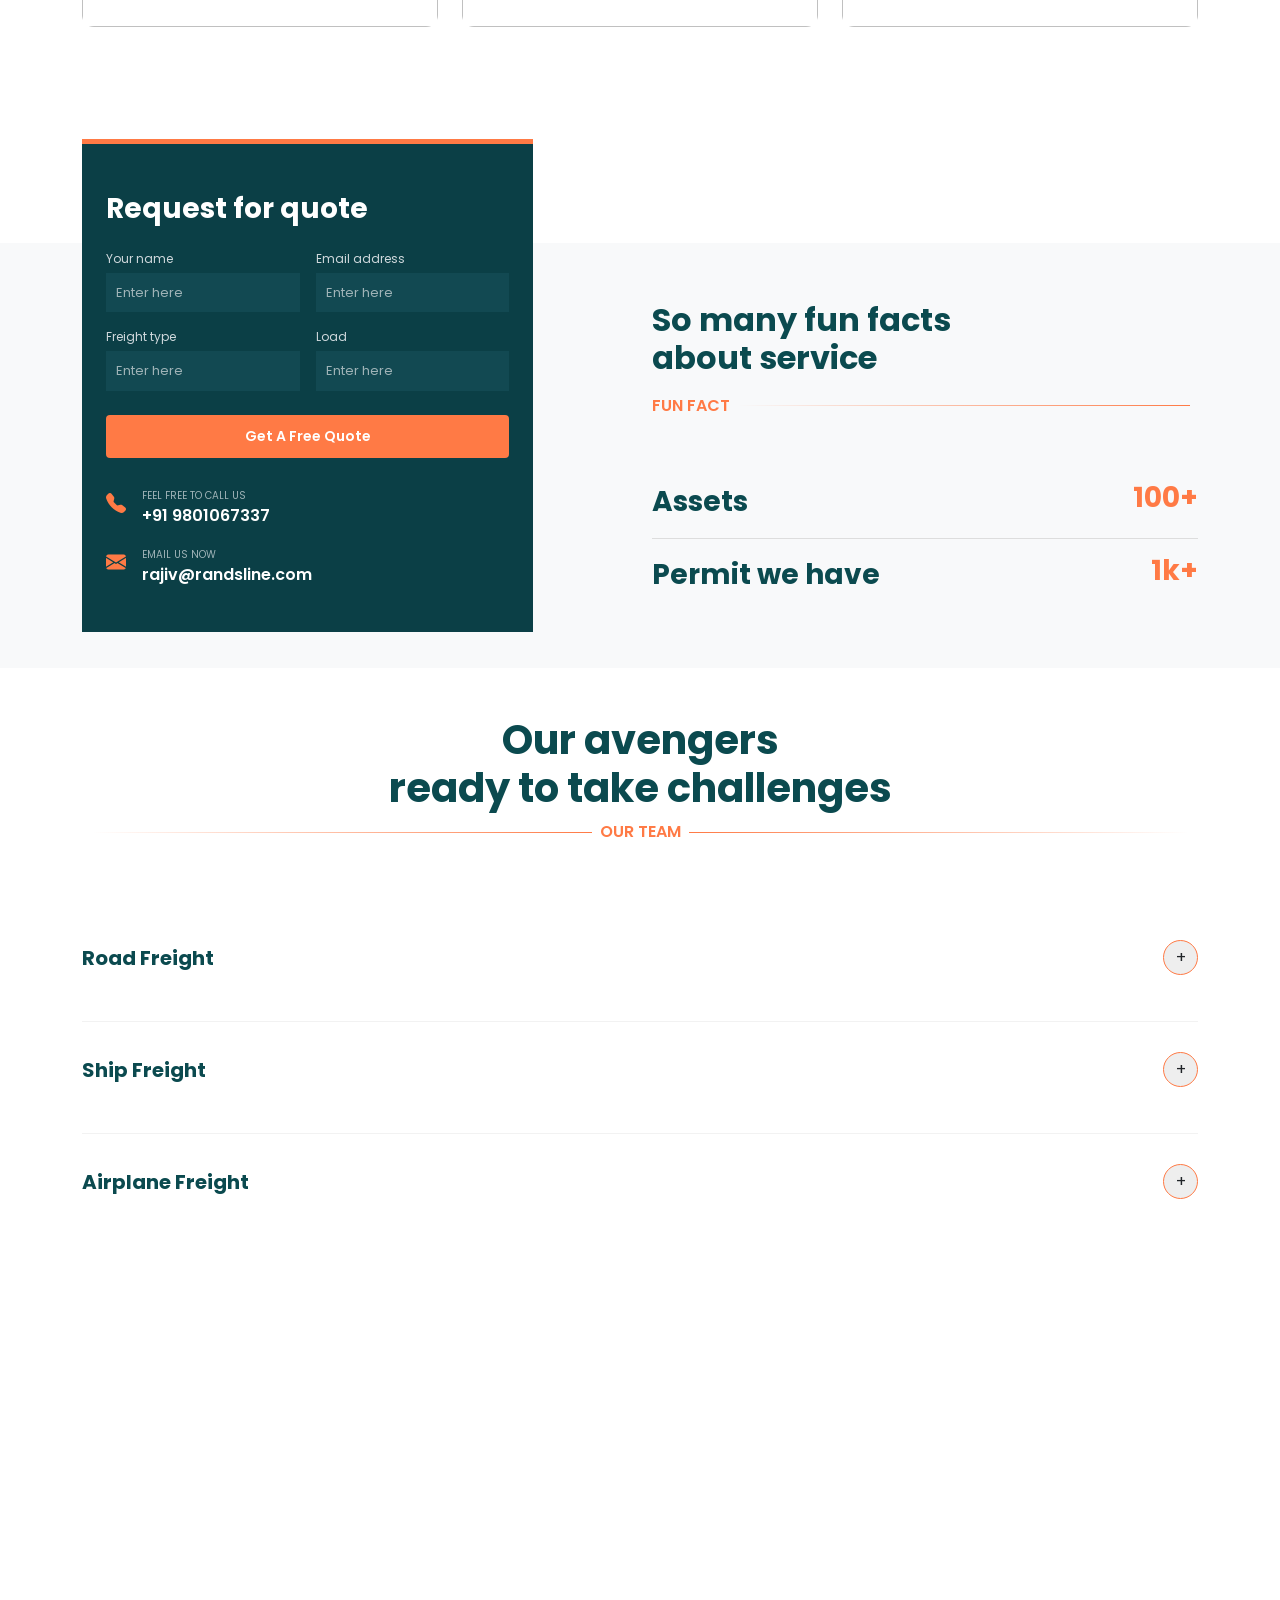
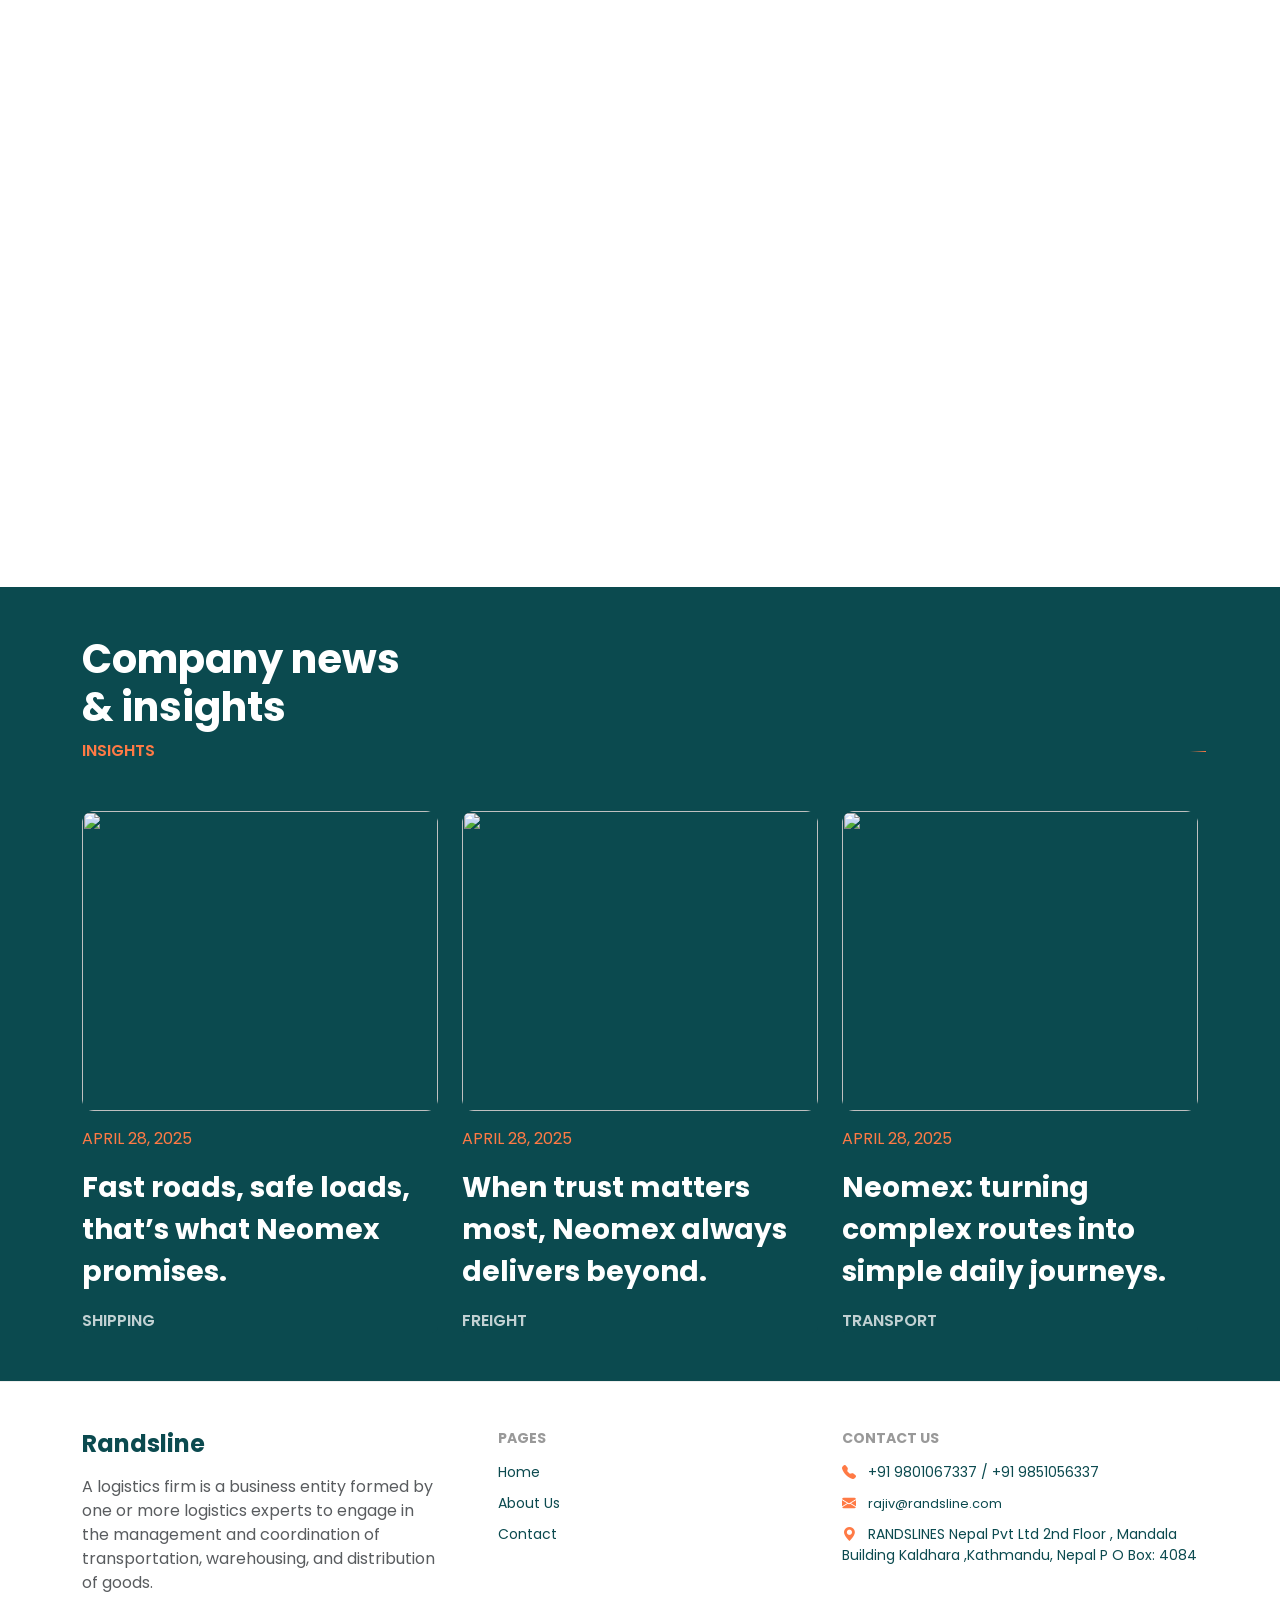
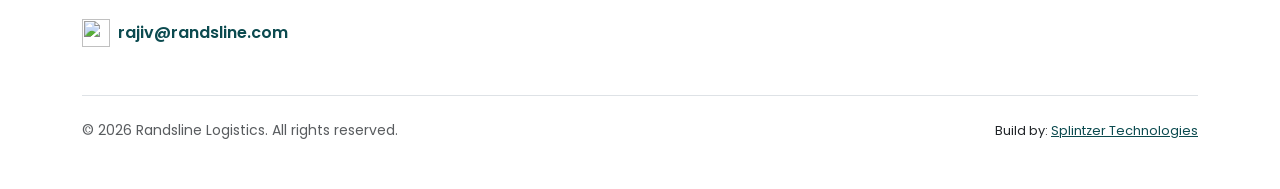
==== commit e1e27c29: "abc" ====
--- a/public/index.html
+++ b/public/index.html
@@ -4,6 +4,7 @@
   <meta charset="UTF-8">
   <meta name="viewport" content="width=device-width, initial-scale=1.0">
   <title>Randsline Logistics</title>
+  <link rel="icon" type="image/x-icon" href="img/fav.jpeg">
 
   <link href="https://cdn.jsdelivr.net/npm/bootstrap@5.3.3/dist/css/bootstrap.min.css" rel="stylesheet">
 
@@ -57,7 +58,7 @@
          rajiv@randsline.com
         </a>
         <!-- <span class="email-text d-none d-lg-block">rajiv@randsline.com</span> -->
-        <a href="/contact.html" class="btn quote-btn">GET A QUOTE</a>
+        <a href="/contact.html#ask" class="btn quote-btn">GET A QUOTE</a>
       </div>
 
     </div>
@@ -84,7 +85,7 @@
           security measures ensuring you safe product.
         </div>
 
-        <a href="/contact.html" class="btn track-btn mt-3">
+        <a href="/contact.html#ask" class="btn track-btn mt-3">
           TRACK YOUR ORDER
         </a>
 
@@ -250,78 +251,115 @@
     <div class="flex-grow-1 mx-2 decorative-line right-line"></div>
   </div>
 </section>
-<!-- image overlap -->
-  <section class="stack-scroll text-center d-none d-md-block">
-  <div class="stack-container">
-
-  <div class="stack-card card1 position-relative">
-    <img src="https://images.unsplash.com/photo-1578575437130-527eed3abbec?q=80&w=870&auto=format&fit=crop">
-    <div class="caption position-absolute">Freight<br><strong>Bulk Shipment Solution</strong></div>
-  </div>
-
-  <div class="stack-card card2">
-    <img src="https://images.unsplash.com/photo-1493946740644-2d8a1f1a6aff?q=80&w=890&auto=format&fit=crop">
-    <div class="caption">Logistics<br><strong>Fast Delivery Network</strong></div>
-  </div>
-
-  <div class="stack-card card3">
-    <img src="https://images.unsplash.com/photo-1565793298595-6a879b1d9492?q=80&w=871&auto=format&fit=crop">
-    <div class="caption">Warehousing<br><strong>Secure Storage</strong></div>
-  </div>
-
-  <!-- <div class="stack-card card4">
-    <img src="https://images.unsplash.com/photo-1774929105734-49177403627e?q=80&w=774&auto=format&fit=crop">
-    <div class="caption">Transport<br><strong>Nationwide Coverage</strong></div>
-  </div> -->
-
-  <div class="stack-card card5">
-    <img src="https://images.unsplash.com/photo-1586528116022-aeda1613c63d?q=80&w=871&auto=format&fit=crop">
-    <div class="caption">Shipping<br><strong>Reliable Service</strong></div>
-  </div>
-
-  <div class="stack-card card6">
-    <img src="https://images.unsplash.com/photo-1601584115197-04ecc0da31d7?q=80&w=870&auto=format&fit=crop">
-    <div class="caption">Supply Chain<br><strong>End-to-End Solutions</strong></div>
-  </div>
-
-</div>
-</section>
-
-<section class="mobile-parallax py-4 d-md-none d-block">
-  <div class="container">
-
-    <!-- ITEM -->
-    <div class="parallax-item">
-      <img src="https://images.unsplash.com/photo-1578575437130-527eed3abbec?q=80&w=870&auto=format&fit=crop" class="img-fluid rounded">
-    </div>
-
-    <div class="parallax-item">
-      <img src="https://images.unsplash.com/photo-1586528116022-aeda1613c63d?q=80&w=871&auto=format&fit=crop" class="img-fluid rounded">
-    </div>
-
-    <div class="parallax-item">
-      <img src="https://images.unsplash.com/photo-1493946740644-2d8a1f1a6aff?q=80&w=890&auto=format&fit=crop" class="img-fluid rounded">
-    </div>
-
-    <div class="parallax-item">
-      <img src="https://images.unsplash.com/photo-1565793298595-6a879b1d9492?q=80&w=871&auto=format&fit=crop" class="img-fluid rounded">
-    </div>
-
-    <div class="parallax-item">
-      <img src="https://images.unsplash.com/photo-1601584115197-04ecc0da31d7?q=80&w=870&auto=format&fit=crop" class="img-fluid rounded">
-    </div>
-
-    <div class="parallax-item">
-      <img src="https://images.unsplash.com/photo-1581091215367-59ab6b6c4d0f?q=80&w=870&auto=format&fit=crop" class="img-fluid rounded">
-    </div>
-
-  </div>
+<section class="py-5 my-lg-5">
+
+<div class="container">
+
+
+<div class="row g-4">
+
+<!-- Card 1 -->
+
+<div class="col-lg-6">
+
+<div class="card case-card">
+
+<div class="case-img-container">
+
+<img src="https://images.unsplash.com/photo-1578575437130-527eed3abbec?auto=format&fit=crop&w=1200&q=80">
+
+<div class="case-overlay"></div>
+
+<div class="card-content">
+
+<span class="label">
+Ocean Freight
+</span>
+
+<h3>Bulk Shipment Solution</h3>
+
+<p>
+Optimized container configurations and dynamic shipping routes across global supply chains.
+</p>
+
+<div class="metrics">
+
+<div class="metric">
+<h4>-22%</h4>
+<small>Transit Costs</small>
+</div>
+
+<div class="metric">
+<h4>2.1x</h4>
+<small>Speed Increase</small>
+</div>
+
+</div>
+
+</div>
+
+</div>
+
+</div>
+
+</div>
+
+<!-- Card 2 -->
+
+<div class="col-lg-6">
+
+<div class="card case-card">
+
+<div class="case-img-container">
+
+<img src="https://images.unsplash.com/photo-1586528116311-ad8dd3c8310d?auto=format&fit=crop&w=1200&q=80">
+
+<div class="case-overlay"></div>
+
+<div class="card-content">
+
+<span class="label">
+Distribution
+</span>
+
+<h3>Intelligent Hub Routing</h3>
+
+<p>
+Implemented AI-based regional distribution models to optimize logistics networks.
+</p>
+
+<div class="metrics">
+
+<div class="metric">
+<h4>99.4%</h4>
+<small>On-Time Rate</small>
+</div>
+
+<div class="metric">
+<h4>+43%</h4>
+<small>Efficiency Gain</small>
+</div>
+
+</div>
+
+</div>
+
+</div>
+
+</div>
+
+</div>
+
+</div>
+
+</div>
+
 </section>
 
 <!-- call us -->
   <section class="my-5 container">
     <div class="bg-pr-subt py-3 px-2 text-center text-uppercase fw-semibold">
-    <p class="p-0 m-0">call us for your next shipment. +(123) 456 789 00</p>
+    <p class="p-0 m-0">call us for your next shipment. +91 9801067337</p>
   </div>
   </section>
 
@@ -601,7 +639,9 @@
               <i class="bi bi-envelope-fill me-3"></i>
               <div>
                 <small>EMAIL US NOW</small>
-                <h6 class="mb-0">rajiv@randsline.com</h6>
+                <h6 class="mb-0"><a href="mailto:rajiv@randsline.com" target="_blank" class="d-flex align-items-center text-decoration-none text-white">
+         rajiv@randsline.com
+        </a></h6>
               </div>
             </div>
           </div>
@@ -923,22 +963,25 @@
           <li>
             <i class="bi bi-telephone-fill me-2 text-pr"></i> +91 9801067337 / +91 9851056337
           </li>
+          <li class="d-flex">
+            <i class="bi bi-envelope-fill me-2 text-pr"></i> <a href="mailto:rajiv@randsline.com" target="_blank" class="d-flex align-items-center text-decoration-none fs-8">
+         rajiv@randsline.com
+        </a>
+          </li>
           <li>
-            <i class="bi bi-envelope-fill me-2 text-pr"></i> rajiv@randsline.com
+            <i class="bi bi-geo-alt-fill me-2 text-pr"></i> RANDSLINES Nepal Pvt Ltd 2nd Floor , Mandala Building Kaldhara ,Kathmandu, Nepal P O Box: 4084
           </li>
-          <!-- <li>
-            <i class="bi bi-clock-fill me-2 text-pr"></i> Weekdays 10:00 am - 9:00 pm (EST)
-          </li> -->
         </ul>
       </div>
 
     </div>
 
     <!-- BOTTOM -->
-    <div class="border-top pt-4 mt-5 text-center">
+    <div class="d-flex align-items-center justify-content-between border-top pt-4 mt-5 text-center">
       <p class="mb-0 text-muted small">
         © 2026 Randsline Logistics. All rights reserved.
       </p>
+      <p class="p-0 m-0 fs-8">Build by: <a href="https://splintzer.com/" class="text-pr-dark fs-8">Splintzer Technologies</a></p>
     </div>
   </div>
 </section>
--- a/public/style/style.css
+++ b/public/style/style.css
@@ -349,129 +349,140 @@
   }
 }
 
-/* SCROLL AREA */
-.stack-scroll {
-  /* height: 500vh; */
-  position: relative;
-}
-
-/* STICKY */
-.stack-container {
-  position: sticky;
-  top: 0px; /* navbar height */
-  bottom: 0;
-  height: calc(100vh - 80px);
-  overflow: hidden;
-}
-
-/* CARD BASE */
-.stack-card {
-  position: absolute;
-  inset: 0;
-
-  bottom: 0;
-  display: flex;
-  justify-content: center;
-  align-items: center;
-
-  transform: translateY(100%);
-  transition: transform 0.6s ease;
-}
-
-/* FIRST CARD VISIBLE */
-.card1 {
-  transform: translateY(0);
-}
-
-/* IMAGE */
-.stack-card img {
-  width: 65%;
-  height: 70%;
-  object-fit: cover;
-  border-radius: 12px;
-}
-
-/* OVERLAY */
-.stack-card::after {
-  content: "";
-  position: absolute;
-  width: 65%;
-  height: 70%;
-  background: rgba(0,0,0,0.4);
-  border-radius: 12px;
-}
-
-/* TEXT */
-.caption {
-  position: absolute;
-  bottom: 15%;
-  left: 20%;
-  color: #fff;
-}
-
-/* STACK ORDER */
-.card1 { z-index: 1; }
-.card2 { z-index: 2; }
-.card3 { z-index: 3; }
-.card4 { z-index: 4; }
-.card5 { z-index: 5; }
-
-/* TEXT */
-.caption {
-  position: absolute;
-  bottom: 10%;
-  left: 20%;
-  color: #fff;
-  width: 50%;
-  font-size: 14px;
-}
-
-.caption strong {
-  display: block;
-  font-size: 24px;
-  font-weight: 700;
-}
-
-/* OVERLAY */
-.stack-card::after {
-  content: "";
-  position: absolute;
-  width: 65%;
-  height: 70%;
-  background: rgba(0,0,0,0.4);
-  border-radius: 12px;
-}
-
-/* 📱 MOBILE */
-@media (max-width: 768px) {
-
-  .stack-scroll {
-    height: 400vh;
-  }
-
-  .stack-card img {
-    width: 90%;
-    height: 60%;
-  }
-
-  .stack-card::after {
-    width: 90%;
-    height: 60%;
-  }
-
-  .caption {
-    left: 8%;
-    width: 85%;
-    font-size: 12px;
-    bottom: 15%;
-  }
-
-  .caption strong {
-    font-size: 18px;
-  }
-}
-
-
+.brand-title{
+    color:var(--brand-teal);
+    font-weight:700;
+}
+
+/* CARD */
+
+.case-card{
+    border:none;
+    border-radius:28px;
+    overflow:hidden;
+    background:#fff;
+    box-shadow:0 15px 35px rgba(0,0,0,.06);
+    transition:.5s;
+}
+
+.case-card:hover{
+    transform:translateY(-8px);
+    box-shadow:0 25px 50px rgba(0,0,0,.12);
+}
+
+.case-img-container{
+    position:relative;
+    height:500px;
+    overflow:hidden;
+}
+
+.case-img-container img{
+    width:100%;
+    height:100%;
+    object-fit:cover;
+    transition:transform .8s ease;
+}
+
+.case-card:hover img{
+    transform:scale(1.08);
+}
+
+/* DARK BOTTOM GRADIENT */
+
+.case-overlay{
+    position:absolute;
+    inset:0;
+    background:linear-gradient(
+        to top,
+        rgba(0,0,0,.92) 5%,
+        rgba(0,0,0,.6) 35%,
+        rgba(0,0,0,0) 70%
+    );
+}
+
+/* CONTENT */
+
+.card-content{
+    position:absolute;
+    left:30px;
+    right:30px;
+    bottom:30px;
+    z-index:2;
+}
+
+.label{
+    display:inline-block;
+    background:rgba(255,255,255,.15);
+    color:#fff;
+    border:1px solid rgba(255,255,255,.25);
+    border-radius:40px;
+    padding:8px 18px;
+    font-size:13px;
+    margin-bottom:16px;
+}
+
+.card-content h3{
+    color:white;
+    font-weight:700;
+    margin-bottom:12px;
+}
+
+.card-content p{
+    color:rgba(255,255,255,.75);
+    font-size:.92rem;
+}
+
+/* KPI SECTION */
+
+.metrics{
+    display:flex;
+    gap:15px;
+    margin-top:25px;
+}
+
+.metric{
+    flex:1;
+    background:rgba(255,255,255,.12);
+    backdrop-filter:blur(8px);
+    border:1px solid rgba(255,255,255,.15);
+    border-radius:18px;
+    padding:14px;
+}
+
+.metric h4{
+    color:white;
+    font-size:1.6rem;
+    margin:0;
+    font-weight:700;
+}
+
+.metric small{
+    color:rgba(255,255,255,.7);
+}
+
+/* Responsive */
+
+@media(max-width:768px){
+
+.case-img-container{
+height:420px;
+}
+
+.card-content{
+left:20px;
+right:20px;
+bottom:20px;
+}
+
+.metrics{
+flex-direction:column;
+}
+
+.card-content p{
+display:none;
+}
+
+}
 
 /* Logo slider */
 .logo-slider {
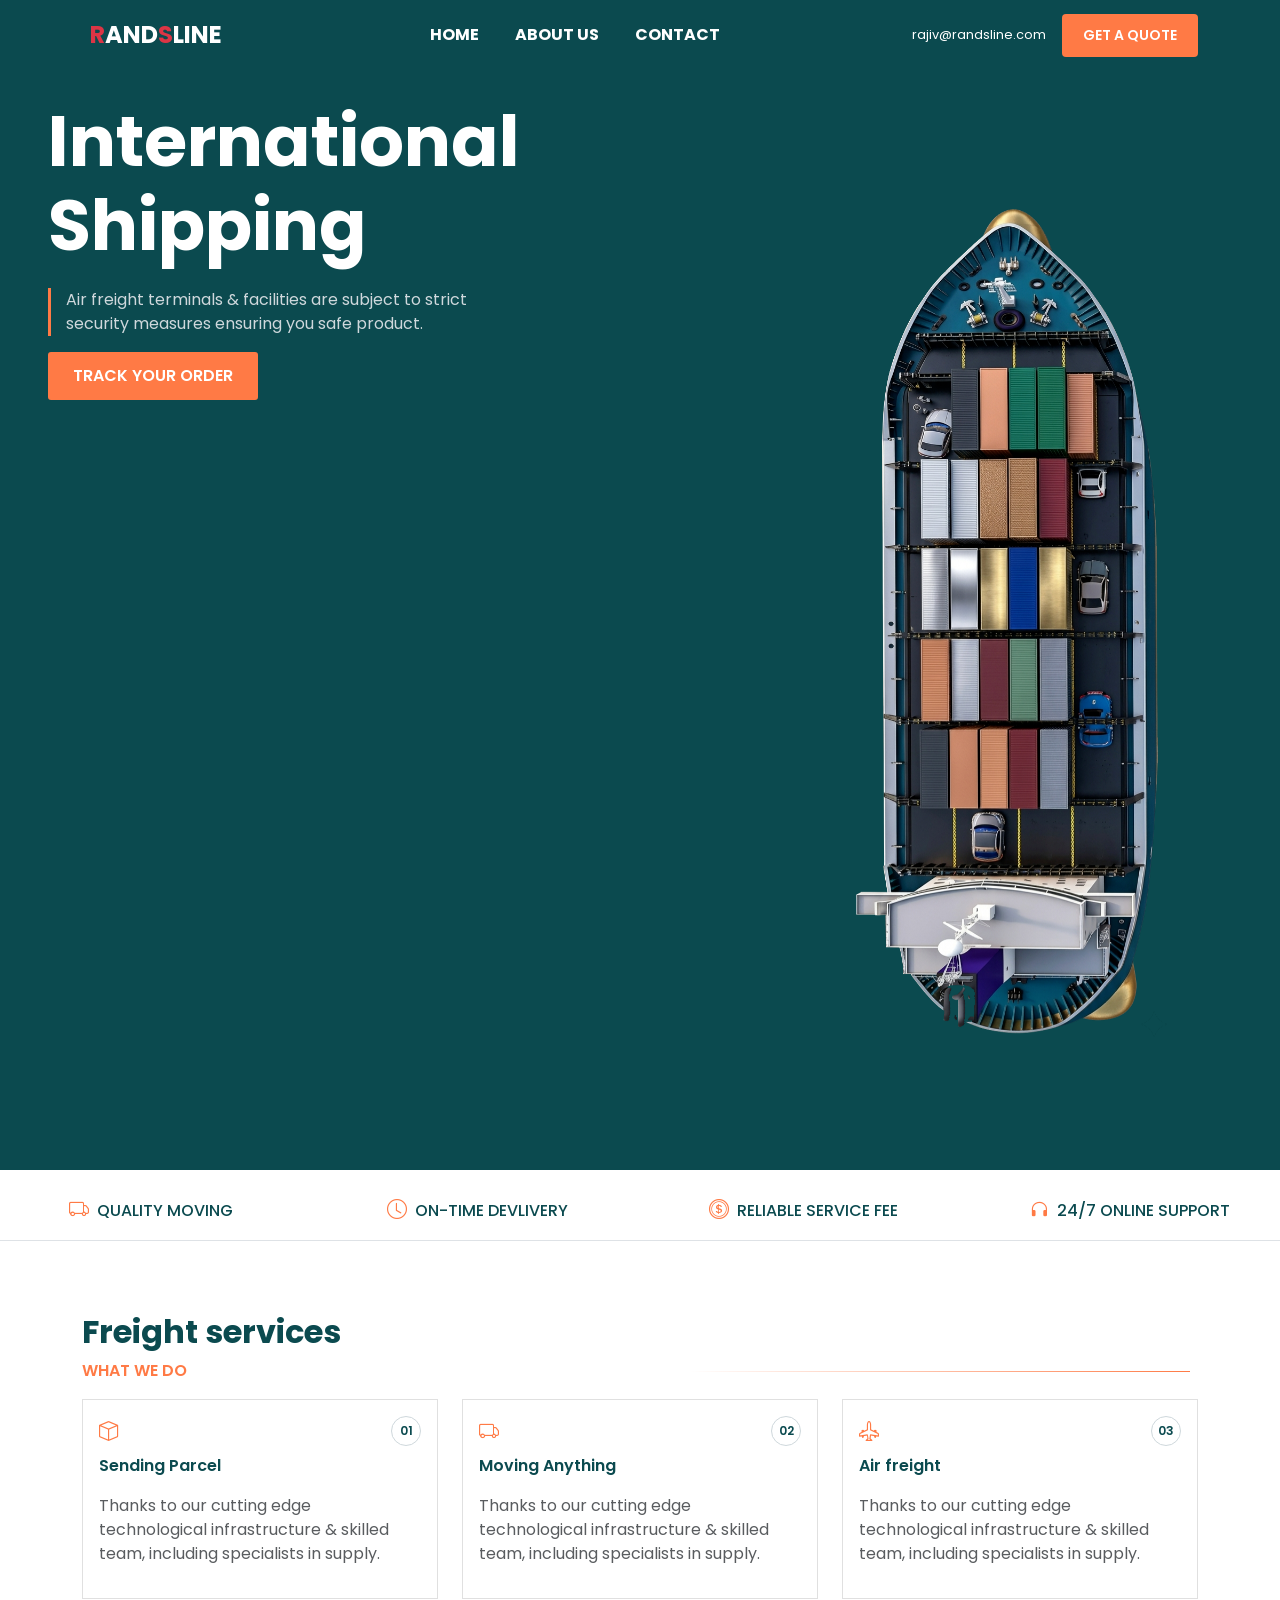
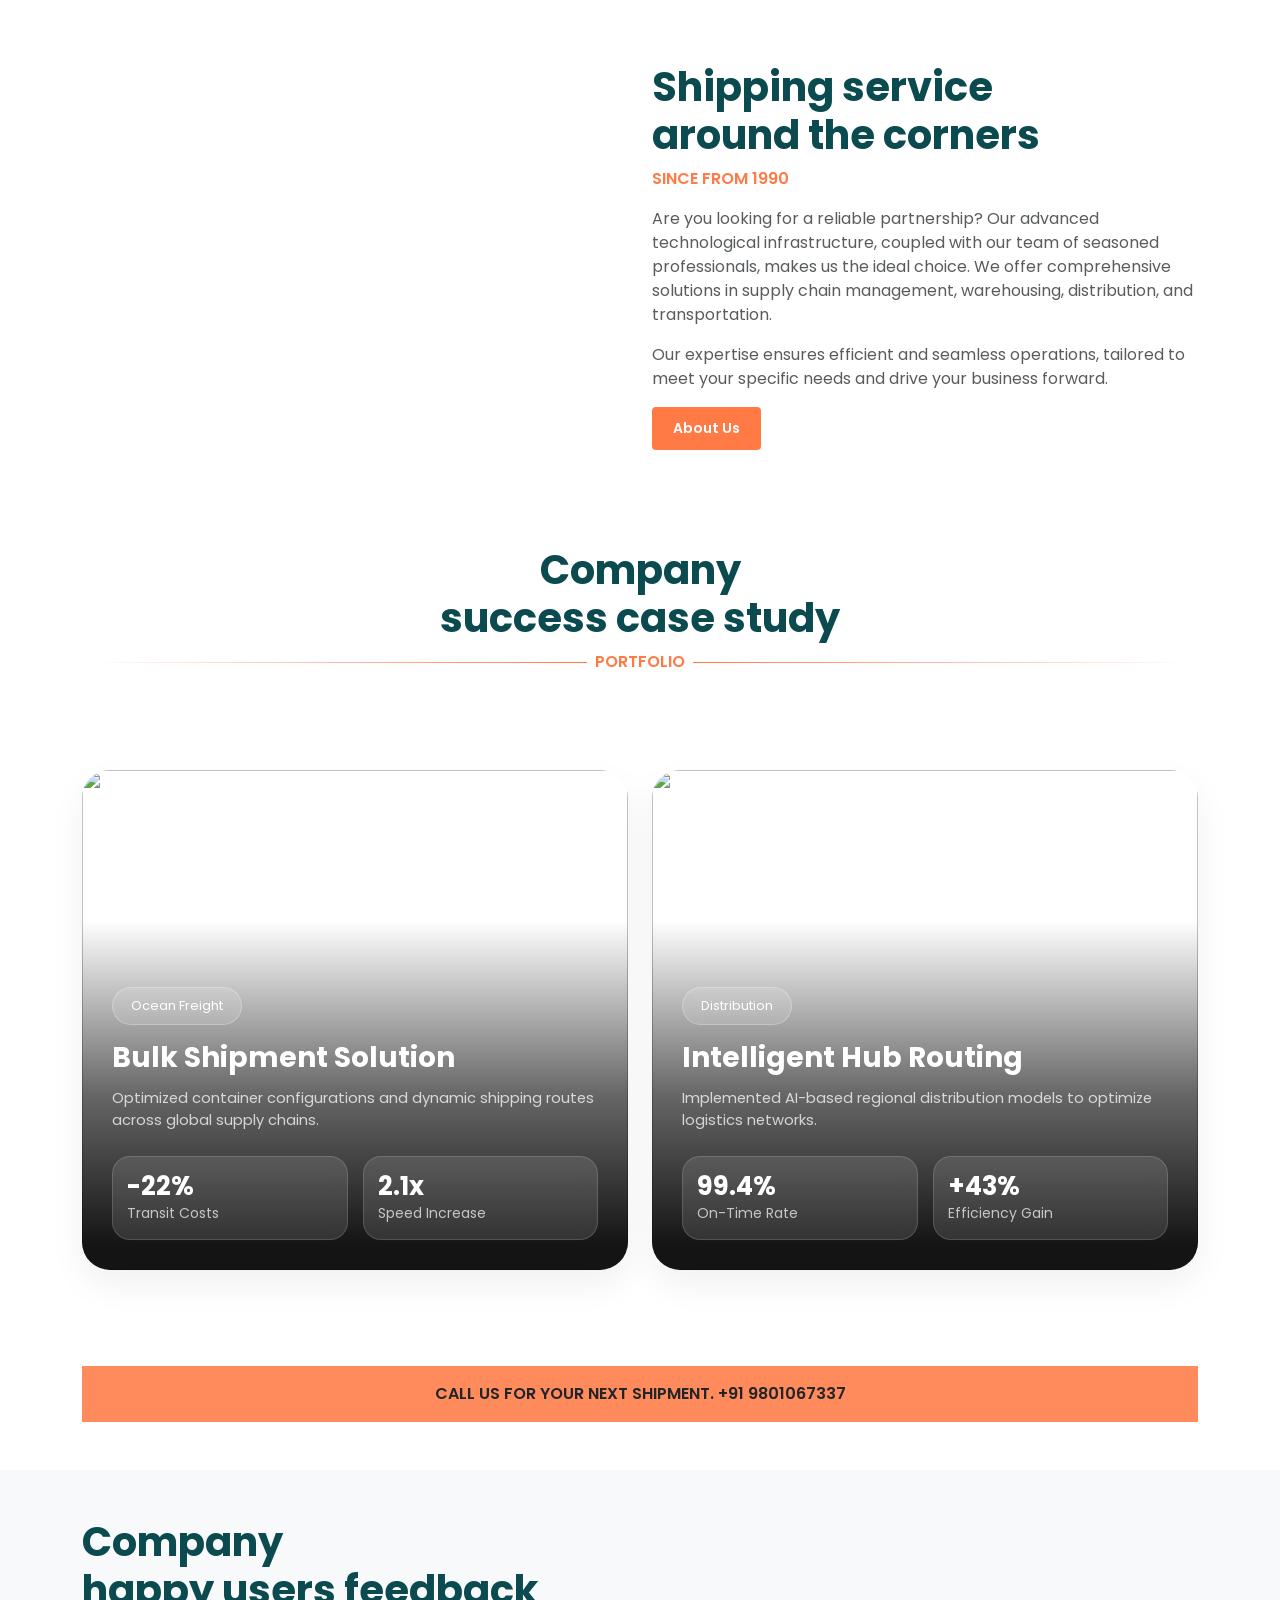
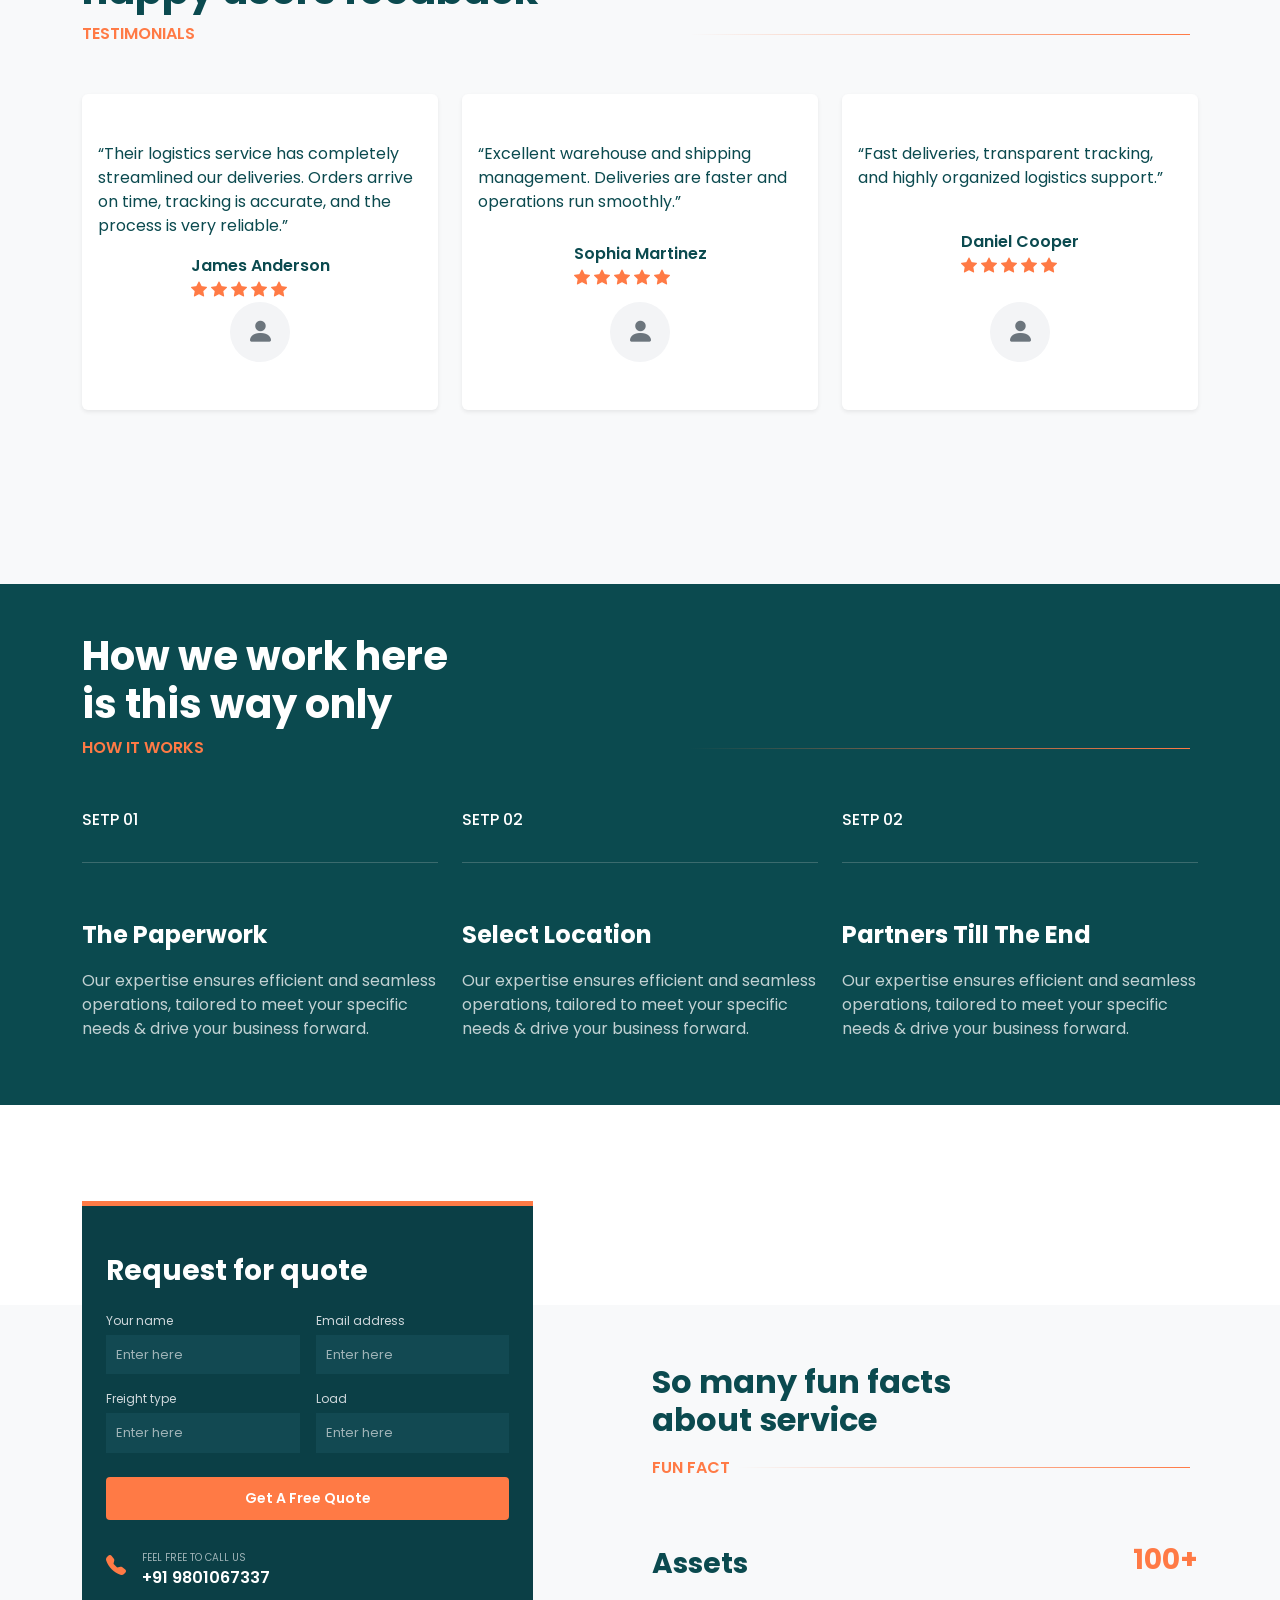
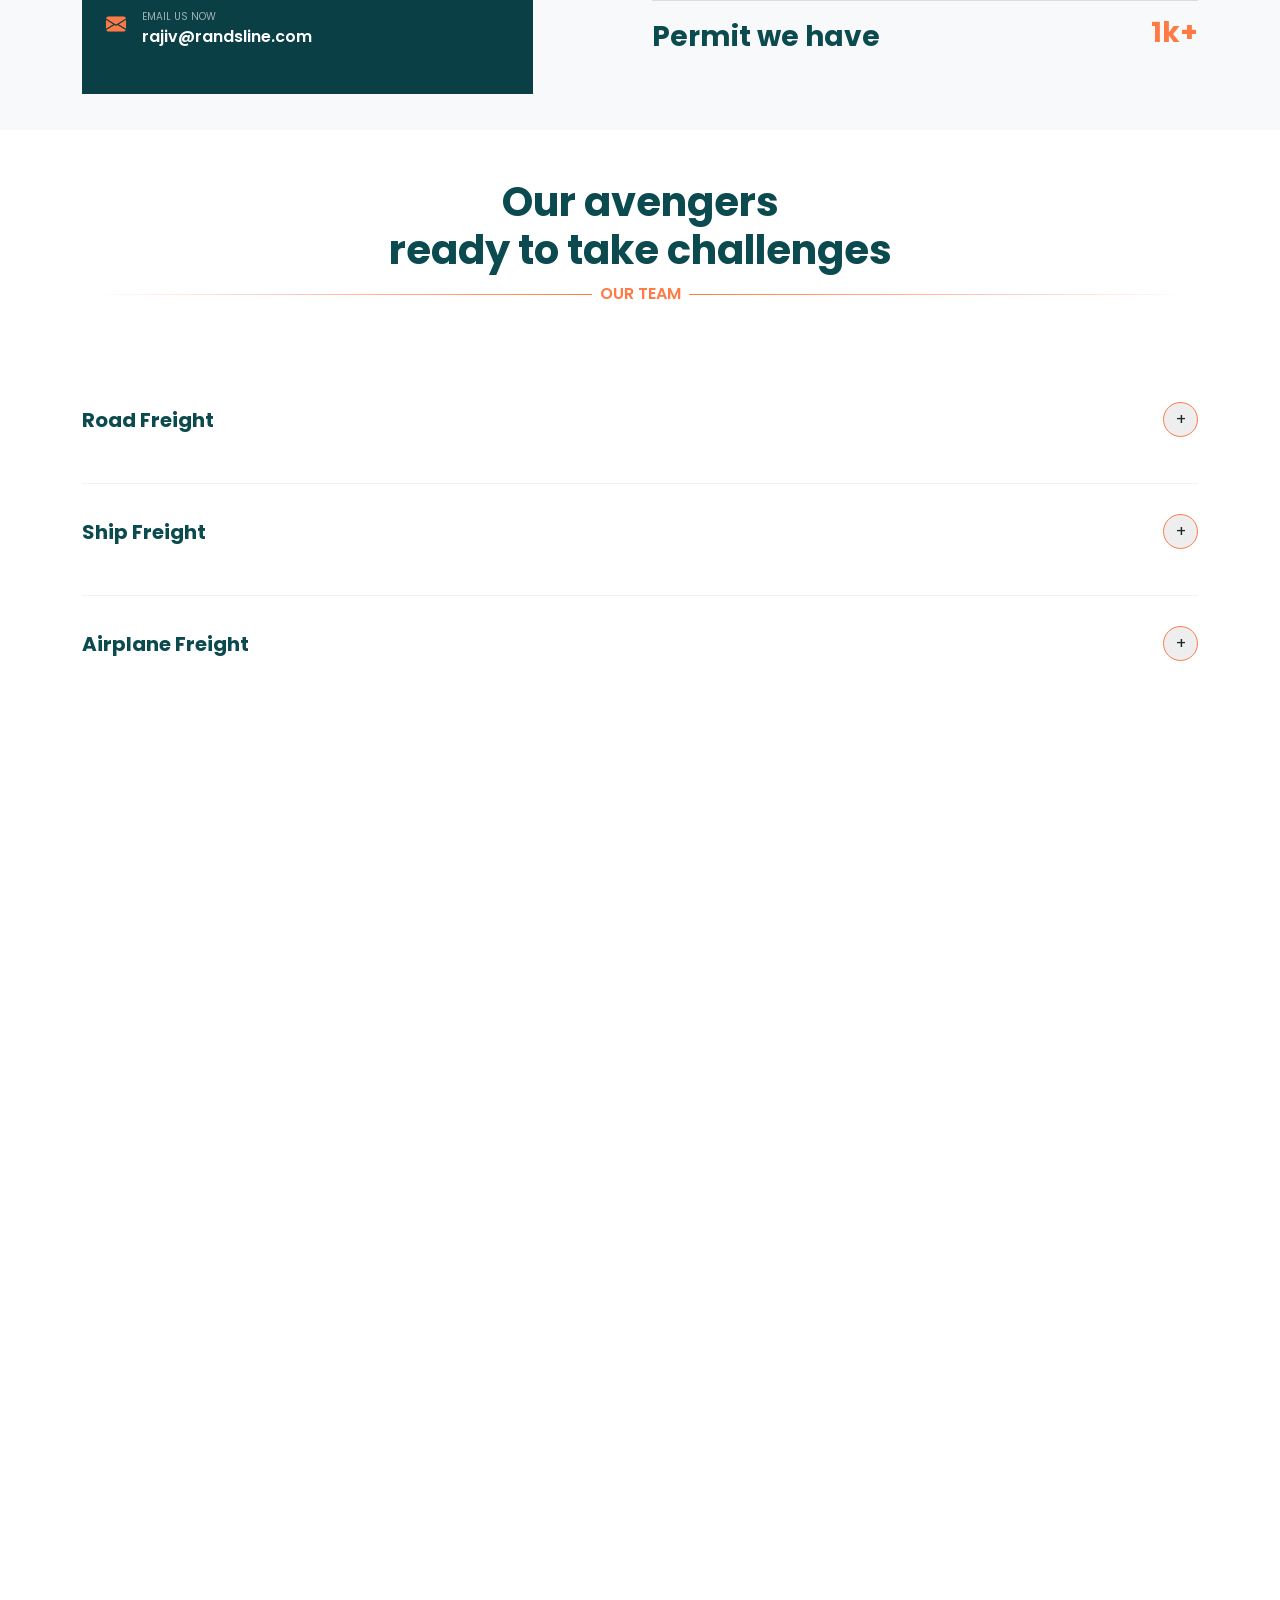
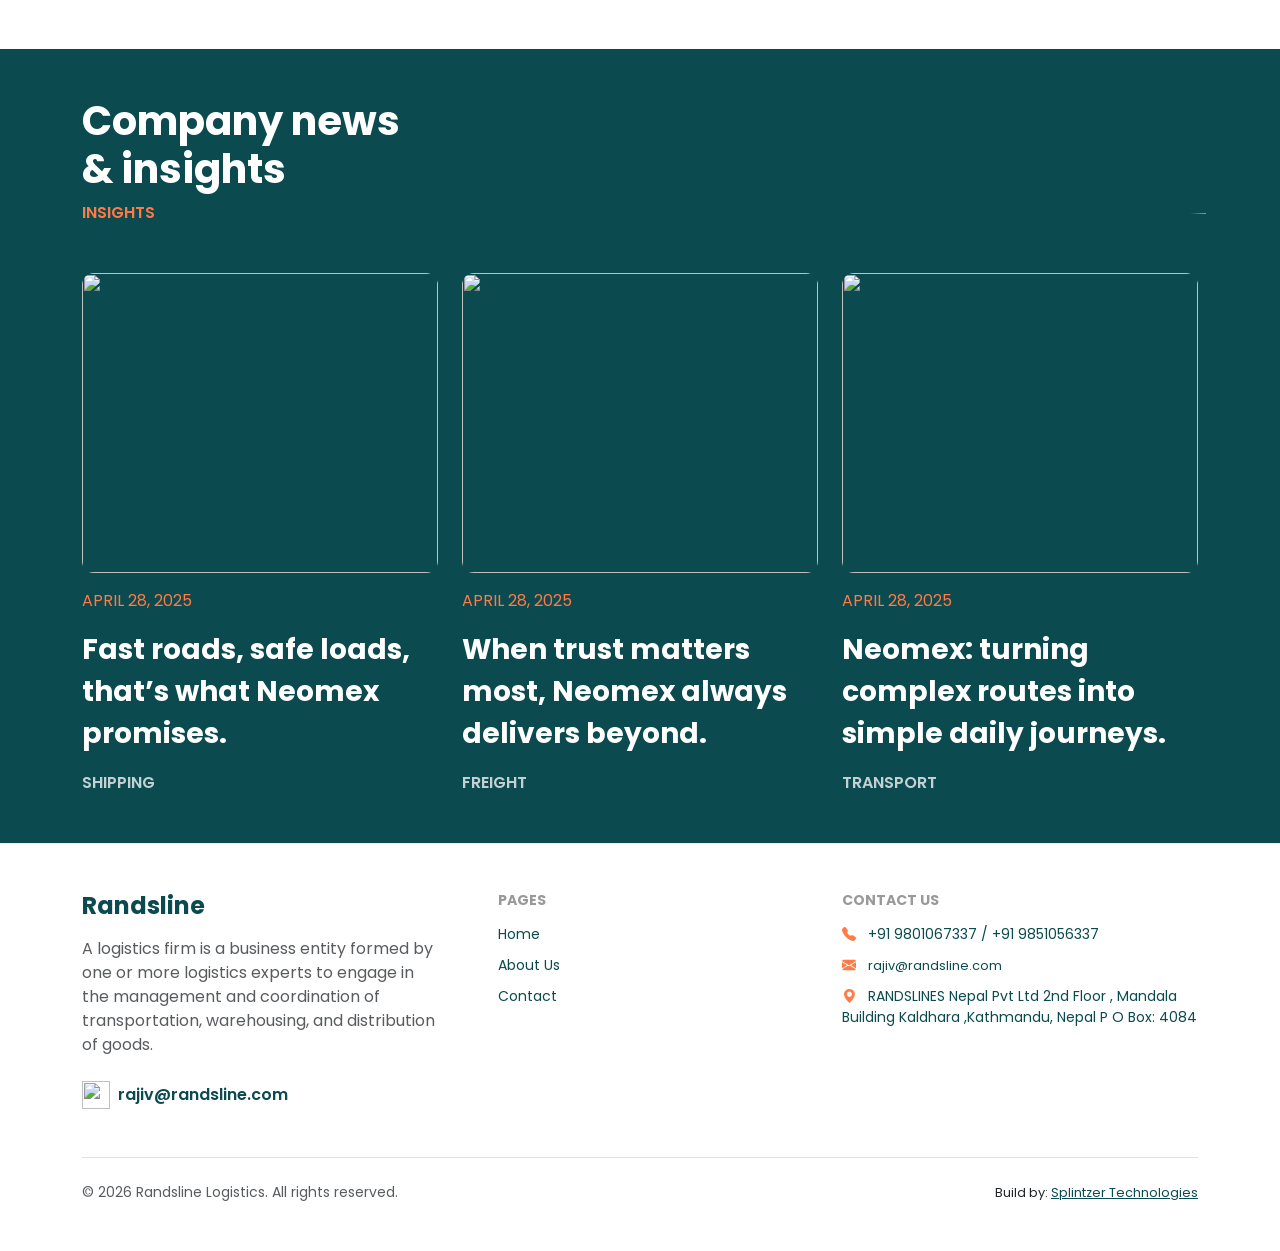
==== commit 73d5d48e: "abc" ====
--- a/public/index.html
+++ b/public/index.html
@@ -376,74 +376,86 @@
     <div class="flex-grow-1 mx-2 decorative-line left-line"></div>
   </div>
 
-  <div class="row g-4 ">
-    <div class="col-12 col-lg-4">
-      <div class="card card-body text-pr-dark py-5 h-100 border-0 shadow-sm">
-        <p>“ I have been using them for a year now. Everything is detailed & well organized and, of course, damn beautiful. ”</p>
-
-        <div class="d-flex align-items-center justify-content-between">
-          <div>
-            <p class="p-0 m-0 fw-semibold text-pr-dark">Eliana M. Thompson</p>
-          <p class="p-0 m-0"><i class="bi bi-star-fill text-pr"></i>
-          <i class="bi bi-star-fill text-pr"></i>
-        <i class="bi bi-star-fill text-pr"></i>
-      <i class="bi bi-star-fill text-pr"></i>
-    <i class="bi bi-star-fill text-pr"></i></p>
-          </div>
-
-          <div>
-            <img src="https://cdn.prod.website-files.com/68060a1549323df089f74646/680a15009fd46c08d31e2052_bg.png" 
-             style="height: 50px; width: 50px;" alt="">
-          </div>
-        </div>
-      </div>
-    </div>
-
-    <div class="col-12 col-lg-4">
-      <div class="card card-body text-pr-dark py-5 h-100 border-0 shadow-sm">
-        <p>“Absolutely love the experience so far. Clean design, intuitive layout, and everything just works flawlessly. Can’t ask for more.”</p>
-
-        <div class="d-flex align-items-center justify-content-between">
-          <div>
-            <p class="p-0 m-0 fw-semibold text-pr-dark">Penelope N. Harris</p>
-          <p class="p-0 m-0"><i class="bi bi-star-fill text-pr"></i>
-          <i class="bi bi-star-fill text-pr"></i>
-        <i class="bi bi-star-fill text-pr"></i>
-      <i class="bi bi-star-fill text-pr"></i>
-    <i class="bi bi-star-fill text-pr"></i></p>
-          </div>
-
-          <div>
-            <img src="https://cdn.prod.website-files.com/68060a1549323df089f74646/680a15a627bf7d0dbac86550_bg%20(1).png" 
-             style="height: 50px; width: 50px;" alt="">
-          </div>
-        </div>
-      </div>
-    </div>
-
-    <div class="col-12 col-lg-4">
-      <div class="card card-body text-pr-dark py-5 h-100 border-0 shadow-sm">
-        <p>“Been relying on this for months—never disappointed.The aesthetics are top-notch, and the structure makes navigation a breeze.”</p>
-
-        <div class="d-flex align-items-center justify-content-between">
-          <div>
-            <p class="p-0 m-0 fw-semibold text-pr-dark">Amelia K. Hamilton</p>
-          <p class="p-0 m-0"><i class="bi bi-star-fill text-pr"></i>
-          <i class="bi bi-star-fill text-pr"></i>
-        <i class="bi bi-star-fill text-pr"></i>
-      <i class="bi bi-star-fill text-pr"></i>
-    <i class="bi bi-star-fill text-pr"></i></p>
-          </div>
-
-          <div>
-            <img src="https://cdn.prod.website-files.com/68060a1549323df089f74646/680a15dffa9abdb0cb91bfa6_bg%20(2).png" 
-             style="height: 50px; width: 50px;" alt="">
-          </div>
-        </div>
-      </div>
-    </div>
-
-  </div>
+  <div class="row g-4">
+
+  <div class="col-12 col-lg-4">
+    <div class="card card-body text-pr-dark py-5 h-100 border-0 shadow-sm">
+      <p>
+        “Their logistics service has completely streamlined our deliveries.
+        Orders arrive on time, tracking is accurate, and the process is very reliable.”
+      </p>
+
+      <div class="d-flex align-items-center justify-content-between">
+        <div>
+          <p class="p-0 m-0 fw-semibold text-pr-dark">James Anderson</p>
+          <p class="p-0 m-0">
+            <i class="bi bi-star-fill text-pr"></i>
+            <i class="bi bi-star-fill text-pr"></i>
+            <i class="bi bi-star-fill text-pr"></i>
+            <i class="bi bi-star-fill text-pr"></i>
+            <i class="bi bi-star-fill text-pr"></i>
+          </p>
+        </div>
+
+        <div class="user-icon">
+          <i class="bi bi-person-fill"></i>
+        </div>
+      </div>
+    </div>
+  </div>
+
+  <div class="col-12 col-lg-4">
+    <div class="card card-body text-pr-dark py-5 h-100 border-0 shadow-sm">
+      <p>
+        “Excellent warehouse and shipping management.
+        Deliveries are faster and operations run smoothly.”
+      </p>
+
+      <div class="d-flex align-items-center justify-content-between">
+        <div>
+          <p class="p-0 m-0 fw-semibold text-pr-dark">Sophia Martinez</p>
+          <p class="p-0 m-0">
+            <i class="bi bi-star-fill text-pr"></i>
+            <i class="bi bi-star-fill text-pr"></i>
+            <i class="bi bi-star-fill text-pr"></i>
+            <i class="bi bi-star-fill text-pr"></i>
+            <i class="bi bi-star-fill text-pr"></i>
+          </p>
+        </div>
+
+        <div class="user-icon">
+          <i class="bi bi-person-fill"></i>
+        </div>
+      </div>
+    </div>
+  </div>
+
+  <div class="col-12 col-lg-4">
+    <div class="card card-body text-pr-dark py-5 h-100 border-0 shadow-sm">
+      <p>
+        “Fast deliveries, transparent tracking, and highly organized logistics support.”
+      </p>
+
+      <div class="d-flex align-items-center justify-content-between">
+        <div>
+          <p class="p-0 m-0 fw-semibold text-pr-dark">Daniel Cooper</p>
+          <p class="p-0 m-0">
+            <i class="bi bi-star-fill text-pr"></i>
+            <i class="bi bi-star-fill text-pr"></i>
+            <i class="bi bi-star-fill text-pr"></i>
+            <i class="bi bi-star-fill text-pr"></i>
+            <i class="bi bi-star-fill text-pr"></i>
+          </p>
+        </div>
+
+        <div class="user-icon">
+          <i class="bi bi-person-fill"></i>
+        </div>
+      </div>
+    </div>
+  </div>
+
+</div>
     </div>
   </section>
 
@@ -533,7 +545,7 @@
    </section>
 
    <!-- Our team -->
-    <section class="container my-5">
+    <!-- <section class="container my-5">
   <h2 class="p-0 m-0 text-pr-dark fw-bold fs-1 text-center">
     Our avengers <br> ready to take challenges
   </h2>
@@ -549,13 +561,13 @@
   </div>
 
   
-</section>
-
-<section class="team-section py-3">
+</section> -->
+
+<!-- <section class="team-section py-3">
   <div class="container">
     <div class="row g-4">
 
-      <!-- Team Member -->
+     
       <div class="col-lg-4 col-md-6">
         <div class="team-card">
           <img src="https://images.unsplash.com/photo-1607746882042-944635dfe10e" alt="">
@@ -588,7 +600,7 @@
 
     </div>
   </div>
-</section>
+</section> -->
 
 <!-- Conact -->
  <section class="contact-section py-3 bg-light position-relative" style="margin-top: 200px;">
--- a/public/style/style.css
+++ b/public/style/style.css
@@ -1212,4 +1212,20 @@
       .brand-title {
         font-size: 1.5rem;
       }
-    }+    }
+
+
+    .user-icon{
+    height:60px;
+    width:60px;
+    border-radius:50%;
+    background:#f3f4f6;
+    display:flex;
+    align-items:center;
+    justify-content:center;
+}
+
+.user-icon i{
+    font-size:28px;
+    color:#6c757d;
+}
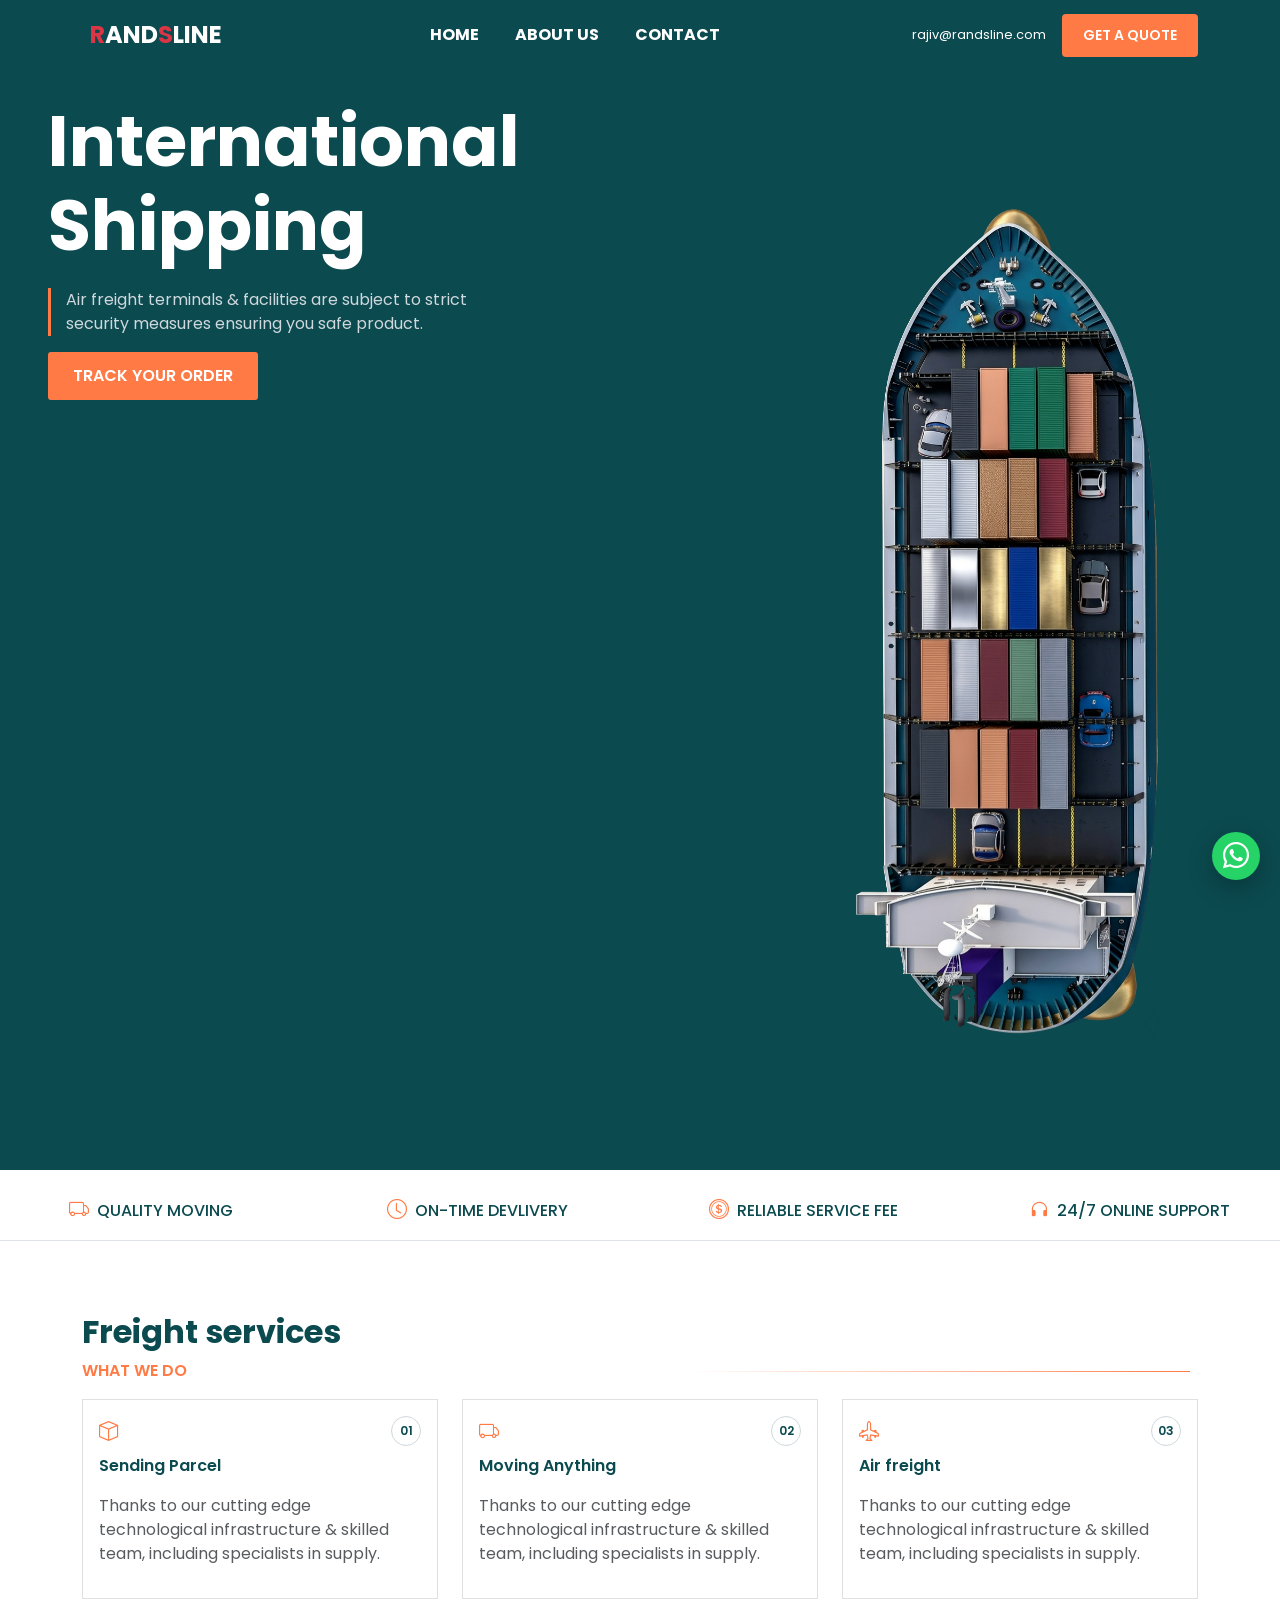
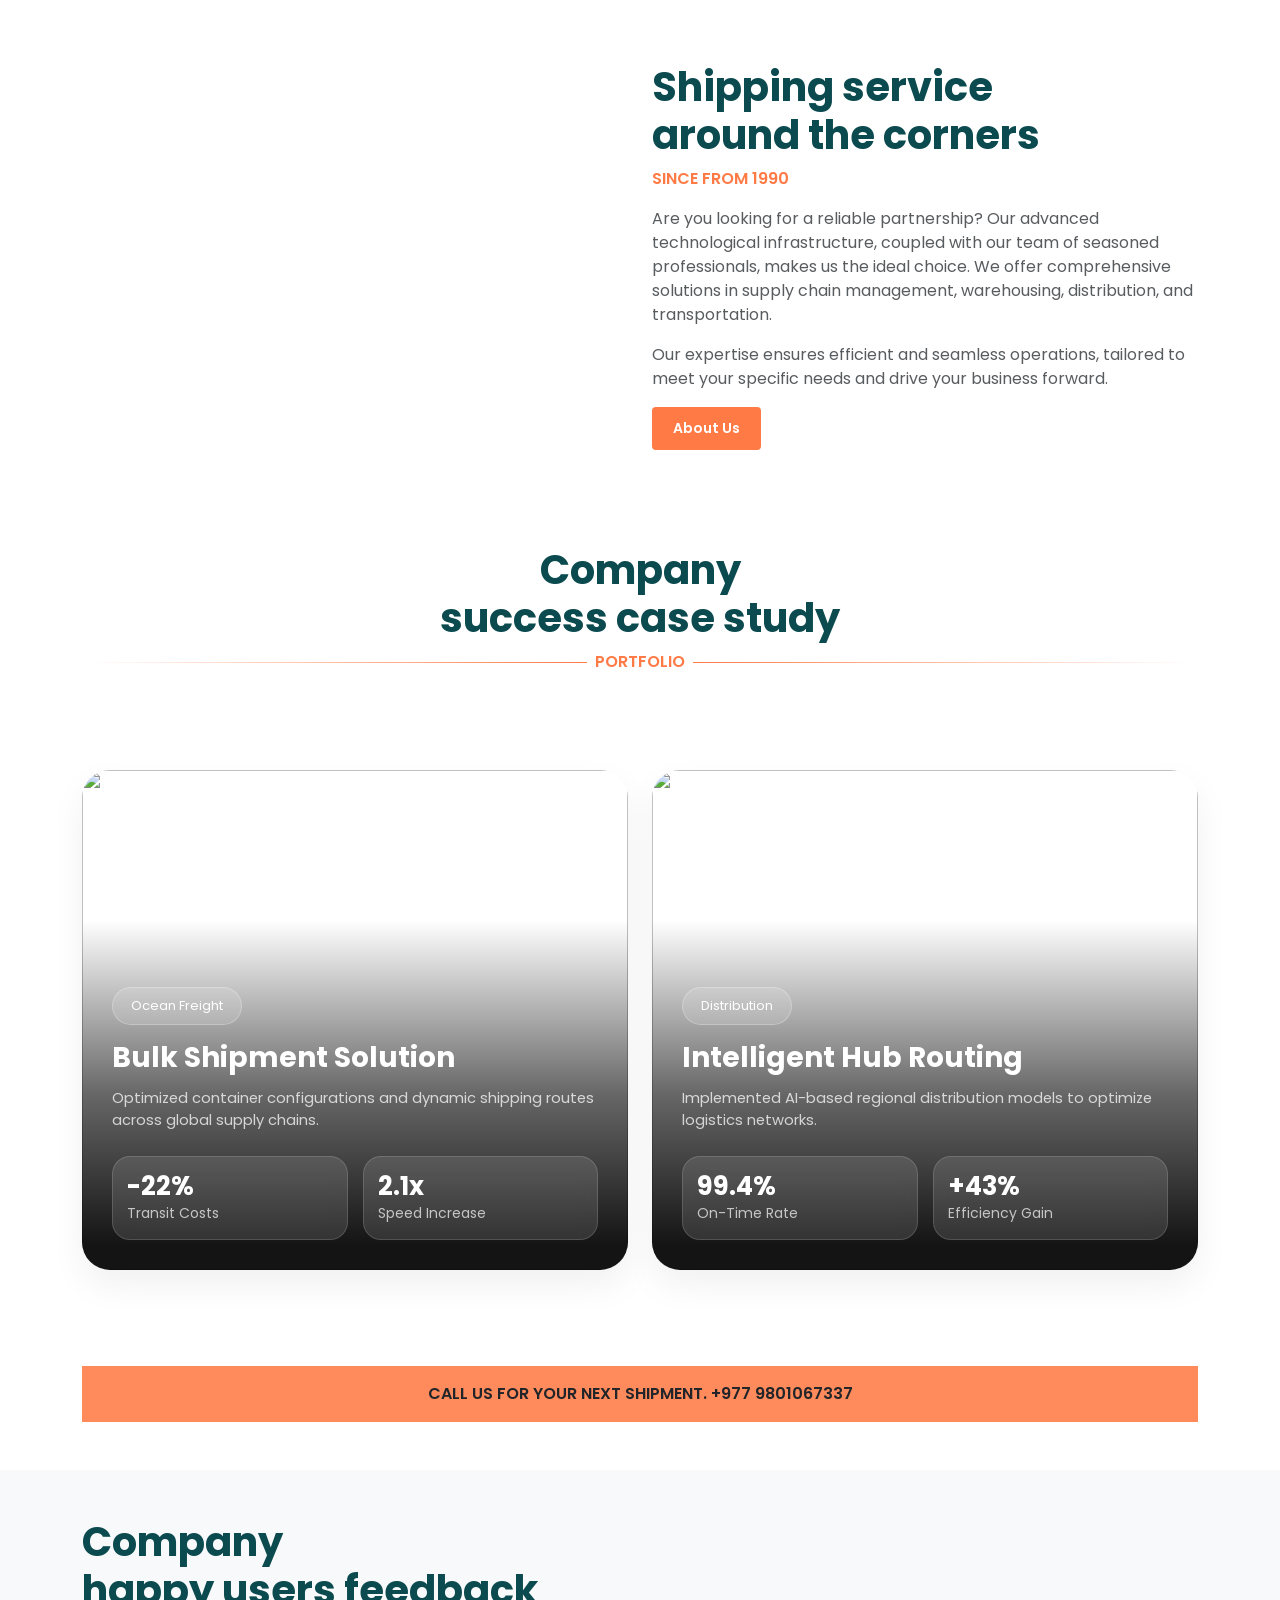
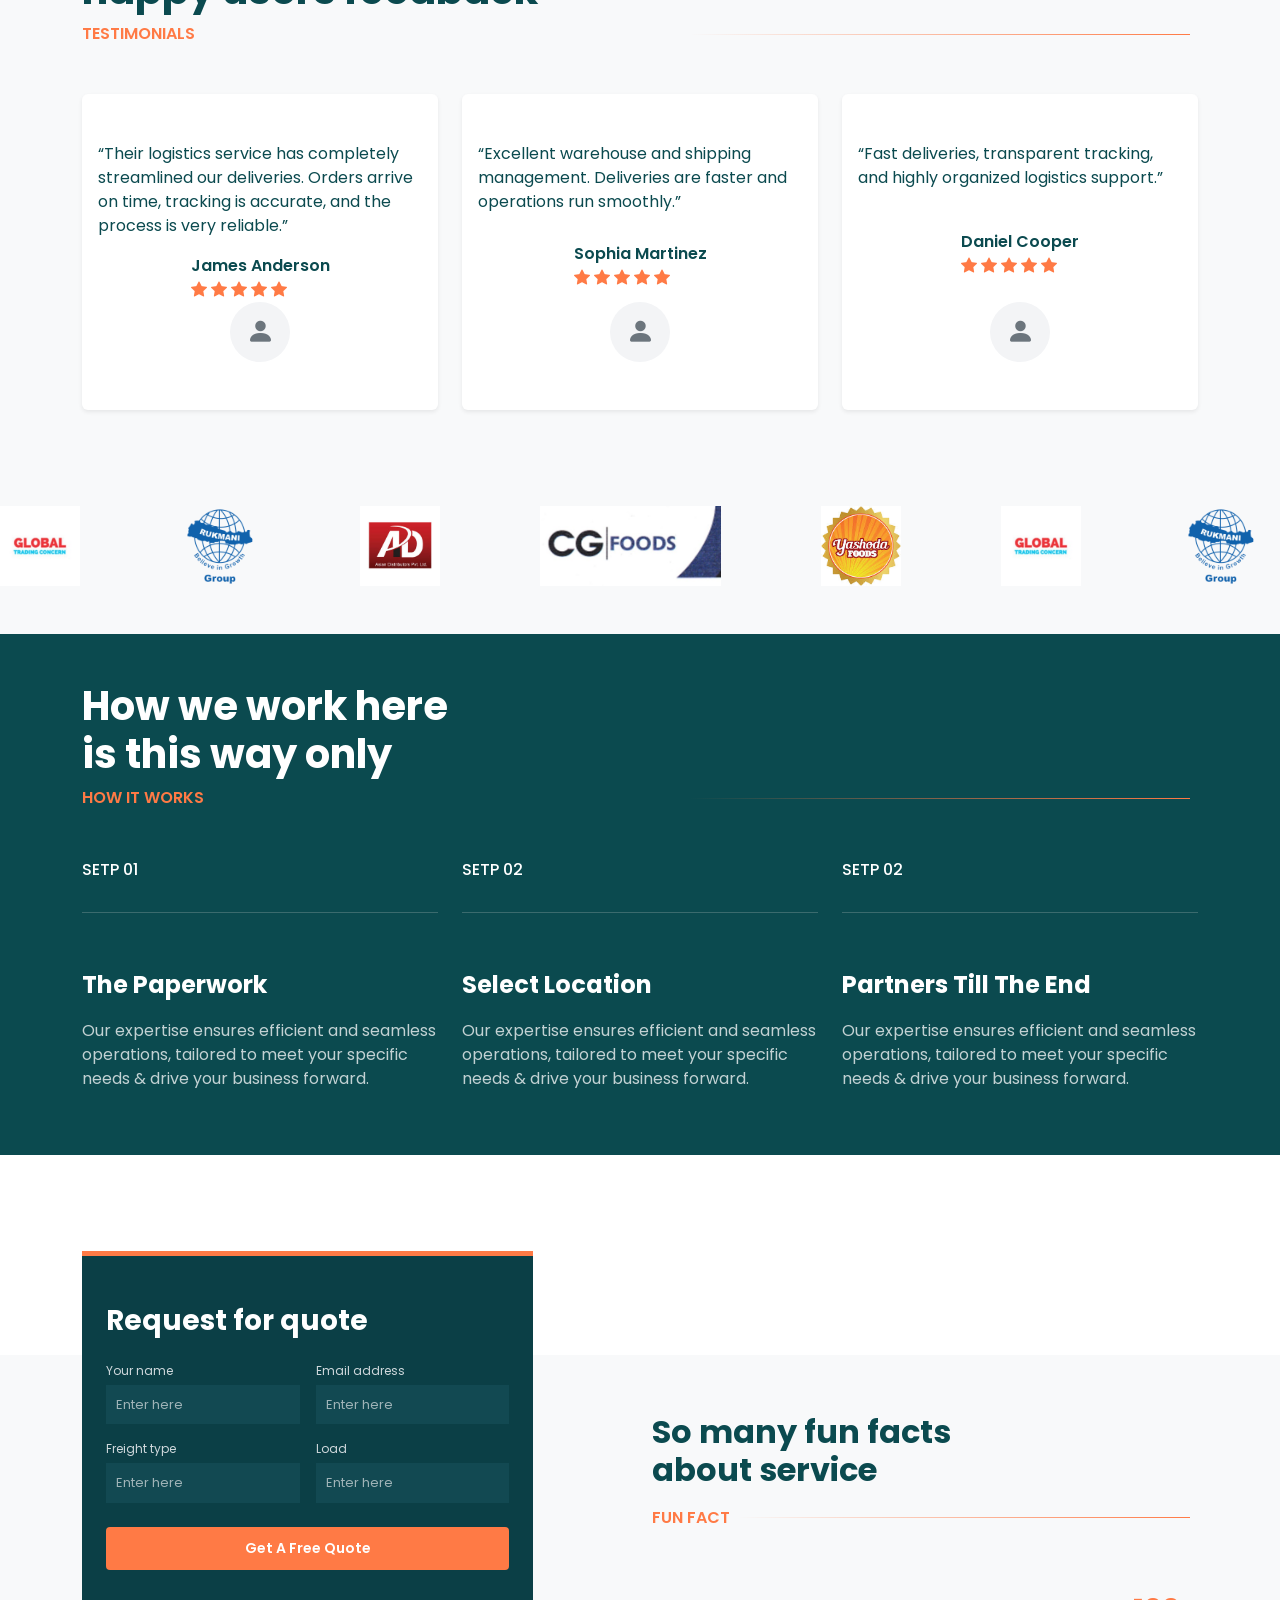
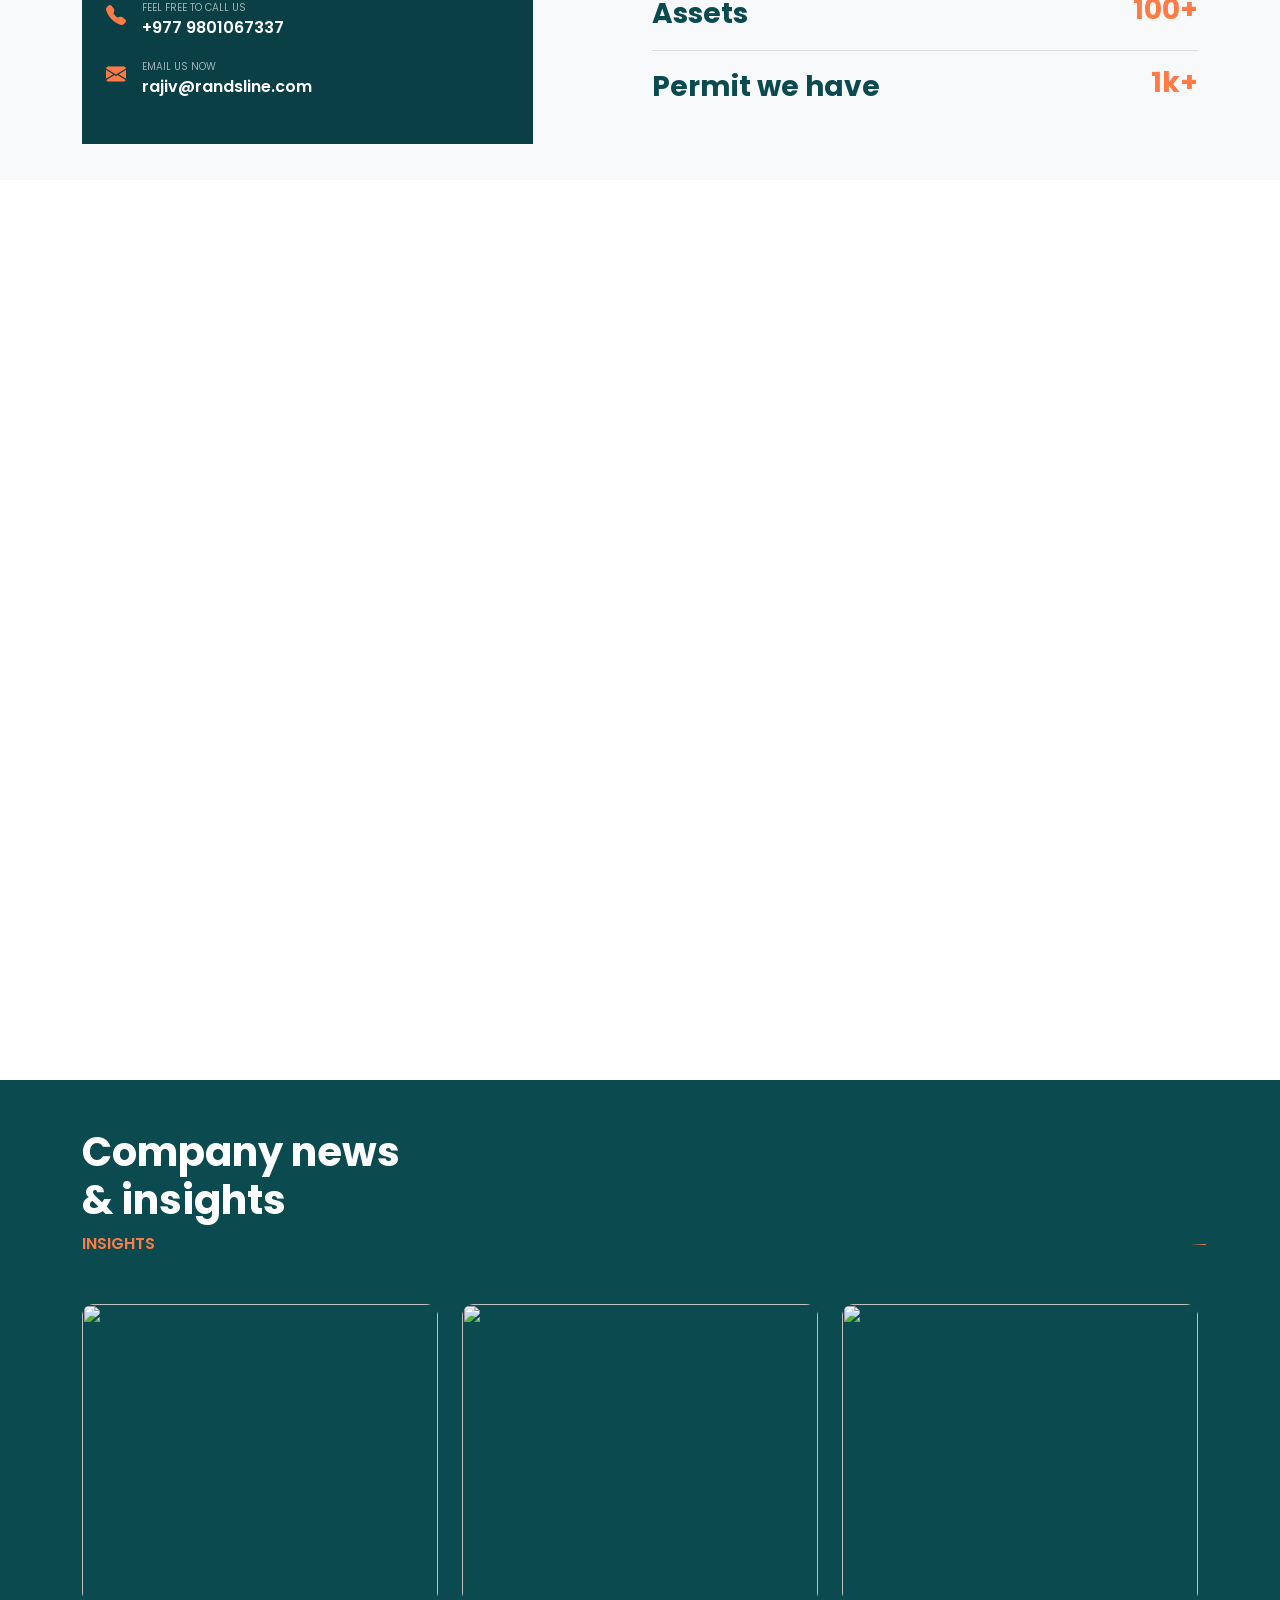
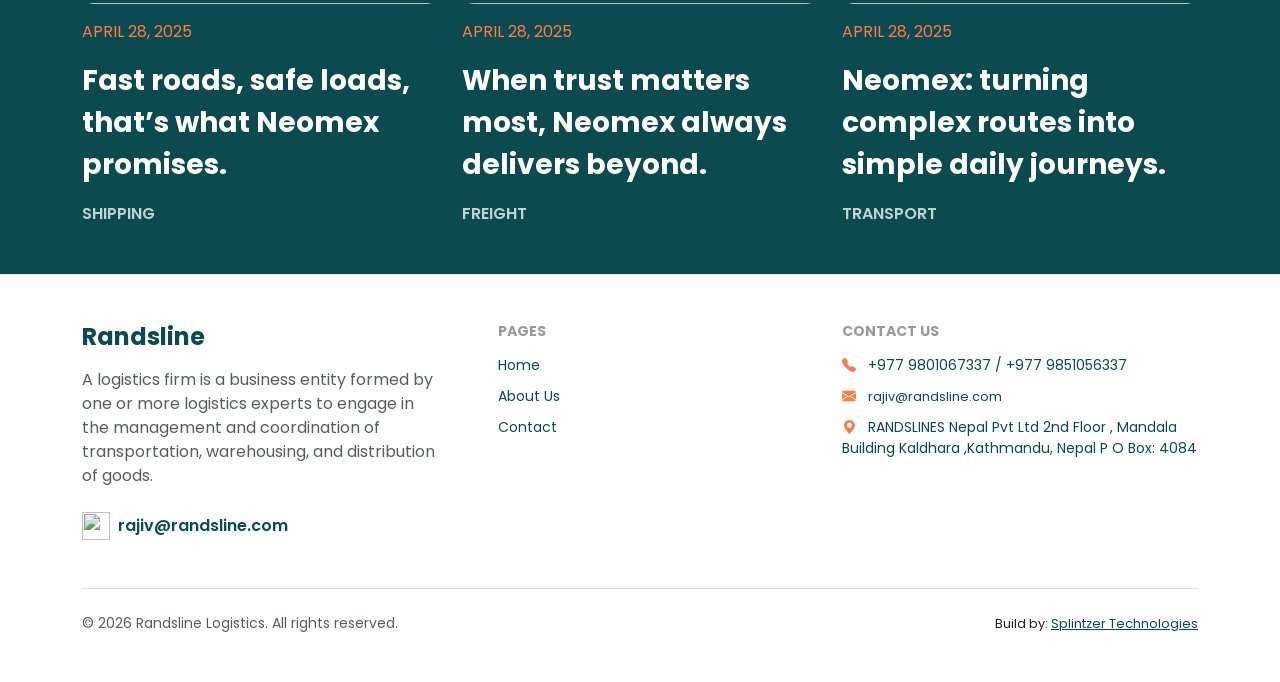
==== commit 55586d13: "abc" ====
--- a/public/index.html
+++ b/public/index.html
@@ -66,6 +66,14 @@
   </div>
 </nav>
 
+<!-- WHATSAPP FLOAT BUTTON -->
+<a href="https://wa.me/+9779801056337"
+   target="_blank"
+   class="whatsapp-float d-flex align-items-center justify-content-center">
+
+    <i class="bi bi-whatsapp whatsapp-icon"></i>
+
+</a>
 
 <div style="overflow: hidden;">
 <!-- HERO -->
@@ -359,7 +367,7 @@
 <!-- call us -->
   <section class="my-5 container">
     <div class="bg-pr-subt py-3 px-2 text-center text-uppercase fw-semibold">
-    <p class="p-0 m-0">call us for your next shipment. +91 9801067337</p>
+    <p class="p-0 m-0">call us for your next shipment. +977 9801067337</p>
   </div>
   </section>
 
@@ -465,18 +473,20 @@
   <div class="logo-track d-flex align-items-center">
 
     <!-- original logos -->
-    <img src="https://cdn.prod.website-files.com/68060a1549323df089f74646/680a1747ea2dba19951baa06_4.png" alt="">
-    <img src="https://cdn.prod.website-files.com/68060a1549323df089f74646/680a174662e543c250850722_3.png" alt="">
-    <img src="https://cdn.prod.website-files.com/68060a1549323df089f74646/680a1747b1a0871ca6d0c7f3_2.png" alt="">
-    <img src="https://cdn.prod.website-files.com/68060a1549323df089f74646/680a1747900a0443d6771a58_1.png" alt="">
-    <img src="https://cdn.prod.website-files.com/68060a1549323df089f74646/680a174700bf5d1b59d539f4_5.png" alt="">
+    <img src="./img/logo1.jpg" alt="">
+    <img src="./img/logo1.png" alt="">
+    <img src="./img/logo3.jpg" alt="">
+    <img src="./img/logo4.jpg" alt="">
+    <img src="./img/logo5.jpg" alt="">
 
     <!-- duplicate for infinite effect -->
-    <img src="https://cdn.prod.website-files.com/68060a1549323df089f74646/680a1747ea2dba19951baa06_4.png" alt="">
-    <img src="https://cdn.prod.website-files.com/68060a1549323df089f74646/680a174662e543c250850722_3.png" alt="">
-    <img src="https://cdn.prod.website-files.com/68060a1549323df089f74646/680a1747b1a0871ca6d0c7f3_2.png" alt="">
-    <img src="https://cdn.prod.website-files.com/68060a1549323df089f74646/680a1747900a0443d6771a58_1.png" alt="">
-    <img src="https://cdn.prod.website-files.com/68060a1549323df089f74646/680a174700bf5d1b59d539f4_5.png" alt="">
+    <img src="./img/logo1.jpg" alt="">
+    <img src="./img/logo1.png" alt="">
+    <img src="./img/logo3.jpg" alt="">
+    <img src="./img/logo4.jpg" alt="">
+    <img src="./img/logo5.jpg" alt="">
+
+    
 
   </div>
 </div>
@@ -643,7 +653,7 @@
               <i class="bi bi-telephone-fill me-3"></i>
               <div>
                 <small>FEEL FREE TO CALL US</small>
-                <h6 class="mb-0">+91 9801067337</h6>
+                <h6 class="mb-0">+977 9801067337</h6>
               </div>
             </div>
 
@@ -698,7 +708,7 @@
 </section>
 
 <!-- challange -->
-    <section class="container my-5">
+    <!-- <section class="container my-5">
   <h2 class="text-pr-dark fw-bold fs-1 text-center">
     Our avengers <br> ready to take challenges
   </h2>
@@ -712,12 +722,12 @@
 
     <div class="flex-grow-1 mx-2 decorative-line right-line"></div>
   </div>
-</section>
-
-
-<section class="freight-section container py-5">
-
-  <!-- ITEM -->
+</section> -->
+
+
+<!-- <section class="freight-section container py-5">
+
+  
   <div class="freight-item mb-4">
     <div class="freight-header d-flex justify-content-between align-items-center">
       <h5 class="text-pr-dark m-0 fw-bold">Road Freight</h5>
@@ -727,7 +737,7 @@
     <div class="freight-body mt-3">
       <div class="row g-4 align-items-center">
 
-        <!-- PRICE -->
+        
         <div class="col-12 col-md-4 text-center">
           <div class="price-box">
             <div class="overlay"></div>
@@ -738,7 +748,7 @@
           </div>
         </div>
 
-        <!-- FEATURES LEFT -->
+        
         <div class="col-12 col-md-5">
           <ul class="feature-list">
             <li><i class="bi bi-check-circle me-2 text-pr"></i>Cost: $500 per shipment</li>
@@ -749,7 +759,7 @@
           </ul>
         </div>
 
-        <!-- FEATURES RIGHT + BUTTON -->
+        
         <div class="col-12 col-md-3 text-md-start ">
           <ul class="feature-list mb-3">
             <li><i class="bi bi-check-circle me-2 text-pr"></i>Online shipment tracking</li>
@@ -765,7 +775,7 @@
 
   <hr>
 
-  <!-- ITEM 2 -->
+  
   <div class="freight-item mb-4">
     <div class="freight-header d-flex justify-content-between align-items-center">
       <h5 class="text-pr-dark m-0 fw-bold">Ship Freight</h5>
@@ -810,7 +820,7 @@
 
   <hr>
 
-  <!-- ITEM 3 -->
+  
   <div class="freight-item mb-4">
     <div class="freight-header d-flex justify-content-between align-items-center">
       <h5 class="text-pr-dark m-0 fw-bold">Airplane Freight</h5>
@@ -853,7 +863,7 @@
     </div>
   </div>
 
-</section>
+</section> -->
 
 
 <!-- contaner background image -->
@@ -973,7 +983,7 @@
         <h6 class="footer-title">Contact Us</h6>
         <ul class="list-unstyled footer-links">
           <li>
-            <i class="bi bi-telephone-fill me-2 text-pr"></i> +91 9801067337 / +91 9851056337
+            <i class="bi bi-telephone-fill me-2 text-pr"></i> +977 9801067337 / +977 9851056337
           </li>
           <li class="d-flex">
             <i class="bi bi-envelope-fill me-2 text-pr"></i> <a href="mailto:rajiv@randsline.com" target="_blank" class="d-flex align-items-center text-decoration-none fs-8">
--- a/public/style/style.css
+++ b/public/style/style.css
@@ -498,7 +498,7 @@
 }
 
 .logo-track img {
-  height: 30px;
+  height: 80px;
   object-fit: contain;
   margin-right: 100px; /* 👈 control gap here */
   transition: transform 0.3s ease;
@@ -1228,4 +1228,45 @@
 .user-icon i{
     font-size:28px;
     color:#6c757d;
+}
+
+
+
+
+/* WhatsApp Floating Button */
+.whatsapp-float{
+    position: fixed;
+    bottom: 20px;
+    right: 20px;
+    width: 48px;
+    height: 48px;
+    background: #25D366;
+    color: #fff;
+    border-radius: 50%;
+    font-size: 32px;
+    text-decoration: none;
+    z-index: 9999;
+    box-shadow: 0 8px 25px rgba(0,0,0,0.25);
+    transition: all .3s ease;
+}
+
+.whatsapp-float:hover{
+    background: #1ebe5d;
+    color: #fff;
+    transform: scale(1.08);
+}
+
+.whatsapp-icon{
+  font-size: 26px;
+}
+
+/* Mobile Responsive */
+@media (max-width:768px){
+    .whatsapp-float{
+        width:55px;
+        height:55px;
+        font-size:28px;
+        bottom:15px;
+        right:15px;
+    }
 }
